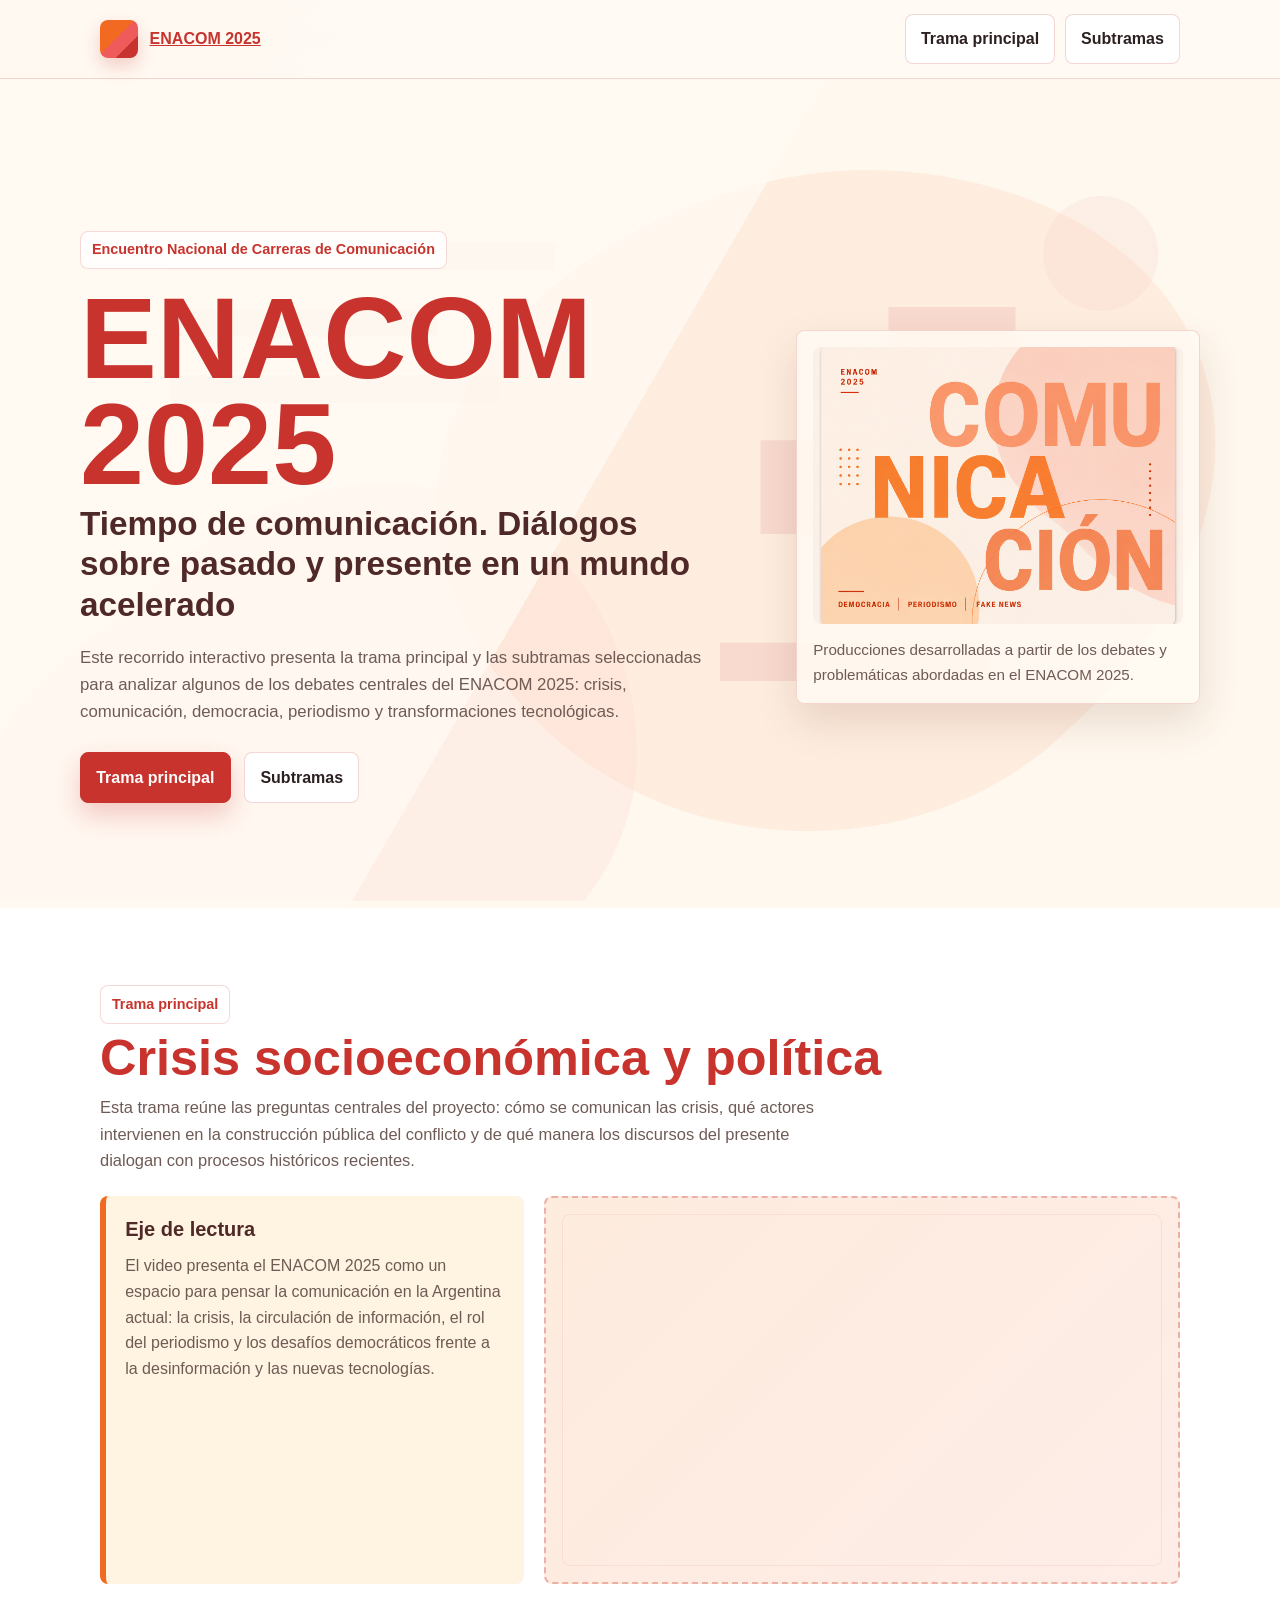
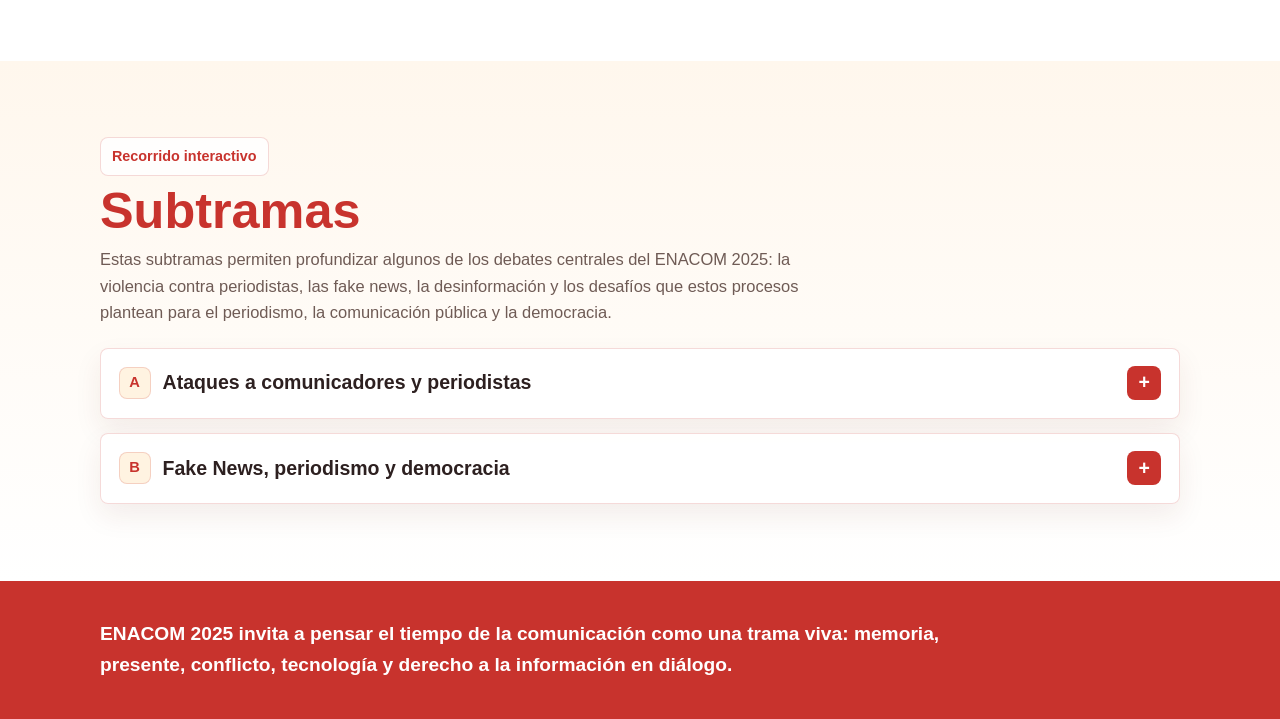
==== index.html @ 6a542c68 "Add files via upload" ====
<!DOCTYPE html>
<html lang="es">
<head>
  <meta charset="UTF-8" />
  <meta name="viewport" content="width=device-width, initial-scale=1.0" />
  <title>ENACOM 2025</title>
  <link rel="stylesheet" href="estilos.css" />
</head>
<body>
  <header class="site-header">
    <nav class="nav" aria-label="Navegación principal">
      <a class="brand" href="#inicio" aria-label="Volver al inicio de ENACOM 2025">
        <span class="brand-mark" aria-hidden="true"></span>
        <span>ENACOM 2025</span>
      </a>
      <div class="nav-links">
        <a href="#trama-principal">Trama principal</a>
        <a href="#subtramas">Subtramas</a>
      </div>
    </nav>
  </header>

  <main>
    <section class="hero" id="inicio">
      <div class="hero-content">
        <div>
          <span class="kicker">Encuentro Nacional de Carreras de Comunicación</span>
          <h1>ENACOM 2025</h1>
          <h2>Tiempo de comunicación. Diálogos sobre pasado y presente en un mundo acelerado</h2>
          <p>
            Este recorrido interactivo presenta la trama principal y las subtramas seleccionadas para analizar algunos de los debates centrales del ENACOM 2025: crisis, comunicación, democracia, periodismo y transformaciones tecnológicas.
          </p>
          <div class="hero-actions" aria-label="Accesos principales">
            <a class="button primary" href="#trama-principal">Trama principal</a>
            <a class="button" href="#subtramas">Subtramas</a>
          </div>
        </div>

       <aside class="event-panel" aria-label="Imagen visual de ENACOM 2025">

  <img
    src="images/preview-comunicacion.png"
    alt="Composición visual ENACOM 2025"
  />

  <p>
    Producciones desarrolladas a partir de los debates y problemáticas abordadas en el ENACOM 2025.
  </p>

</aside>
    </section>

    <section class="main-thread" id="trama-principal">
      <div class="section-wrap">
        <div class="section-title">
          <span class="kicker">Trama principal</span>
          <h2>Crisis socioeconómica y política</h2>
          <p>
            Esta trama reúne las preguntas centrales del proyecto: cómo se comunican las crisis,
            qué actores intervienen en la construcción pública del conflicto y de qué manera los
            discursos del presente dialogan con procesos históricos recientes.
          </p>
        </div>

        <div class="feature-layout">
          <div class="thread-copy">
            <h3>Eje de lectura</h3>
            <p>
              El video presenta el ENACOM 2025 como un espacio para pensar la comunicación en la Argentina actual: la crisis, la circulación de información, el rol del periodismo y los desafíos democráticos frente a la desinformación y las nuevas tecnologías.
            </p>
          </div>

          <!--
            VIDEO DE LA TRAMA PRINCIPAL:
            Para reemplazar este placeholder por un video, pegá aquí un iframe de YouTube,
            Vimeo, Google Drive o Canva.

            Ejemplo de YouTube:
            <iframe src="https://www.youtube.com/embed/ID_DEL_VIDEO" title="Video trama principal" allowfullscreen></iframe>
          -->
<div class="media-slot" id="video-trama-principal">
  <iframe
    width="100%"
    height="350"
    src="https://www.youtube.com/embed/H3dgq7f7Cdc"
    title="Video ENACOM 2025"
    frameborder="0"
    allow="accelerometer; autoplay; clipboard-write; encrypted-media; gyroscope; picture-in-picture; web-share"
    referrerpolicy="strict-origin-when-cross-origin"
    allowfullscreen>
  </iframe>
</div>
    </section>

   <section class="subthreads" id="subtramas">
  <div class="section-wrap">
    <div class="section-title">
      <span class="kicker">Recorrido interactivo</span>
      <h2>Subtramas</h2>
      <p>
        Estas subtramas permiten profundizar algunos de los debates centrales del ENACOM 2025:
        la violencia contra periodistas, las fake news, la desinformación y los desafíos que estos
        procesos plantean para el periodismo, la comunicación pública y la democracia.
      </p>
    </div>


<div class="accordion">
  <article class="subthread subthread">
    <button class="subthread-button" type="button" aria-expanded="true">
      <span class="label"><span class="letter">A</span> Ataques a comunicadores y periodistas</span>
      <span class="chevron" aria-hidden="true">+</span>
    </button>

    <div class="subthread-content">
      <div class="subthread-inner">
        <p class="subthread-text">
          Esta subtrama aborda las formas de hostigamiento, censura, violencia simbólica
          y presión pública que afectan el trabajo periodístico y el derecho social a estar informado.
        </p>

        <a href="infografia_enacom_2025_3_3.html" target="_blank" class="infografia-preview">
          <img src="images/preview-periodistas.png.png" alt="Vista previa de la infografía">

          <div class="preview-overlay">
            Ver infografía completa
          </div>
        </a>
      </div>
    </div>
  </article>

  <article class="subthread">
    <button class="subthread-button" type="button" aria-expanded="false">
      <span class="label"><span class="letter">B</span> Fake News, periodismo y democracia</span>
      <span class="chevron" aria-hidden="true">+</span>
    </button>

    <div class="subthread-content">
      <div class="subthread-inner">
        <p class="subthread-text">
          Esta subtrama analiza cómo las fake news, la inteligencia artificial y la desinformación
          transforman la circulación de información, afectan la confianza pública y plantean nuevos
          desafíos para el periodismo y la democracia.
        </p>

        <a href="fake news.pdf" target="_blank" class="infografia-preview">

  <img src="images/preview-fakenews.png.png"
       alt="Vista previa de Fake News, periodismo y democracia">

  <div class="preview-overlay">
    Ver PDF completo
  </div>

</a>
      </div>
    </div>
  </article>
</div>


  </div>
</section>

    <section class="closing" aria-label="Cierre">
      <div class="section-wrap">
        <p>
          ENACOM 2025 invita a pensar el tiempo de la comunicación como una trama viva:
          memoria, presente, conflicto, tecnología y derecho a la información en diálogo.
        </p>
      </div>
    </section>
  </main>
  <script src="script.js"></script>
</body>
</html>
---- estilos.css ----
:root {
  --orange: #f26a21;
  --coral: #ef5b5b;
  --red: #c8332d;
  --cream: #fff3e1;
  --sand: #f8dfbd;
  --ink: #2d2020;
  --muted: #6f5b55;
  --white: #fffaf3;
  --line: rgba(200, 51, 45, 0.18);
  --shadow: 0 18px 42px rgba(97, 43, 22, 0.14);
  --radius: 8px;
}

* {
  box-sizing: border-box;
}

html {
  scroll-behavior: smooth;
}

body {
  margin: 0;
  font-family: Arial, Helvetica, sans-serif;
  color: var(--ink);
  background:
    radial-gradient(circle at top left, rgba(242, 106, 33, 0.12), transparent 34rem),
    linear-gradient(180deg, #fffaf3 0%, #ffffff 48%, #fff7ed 100%);
  line-height: 1.6;
}

a {
  color: inherit;
}

.site-header {
  position: sticky;
  top: 0;
  z-index: 20;
  background: rgba(255, 250, 243, 0.92);
  border-bottom: 1px solid var(--line);
  backdrop-filter: blur(12px);
}

.nav {
  max-width: 1120px;
  margin: 0 auto;
  padding: 0.85rem 1.25rem;
  display: flex;
  align-items: center;
  justify-content: space-between;
  gap: 1rem;
}

.brand {
  display: flex;
  align-items: center;
  gap: 0.75rem;
  font-weight: 800;
  letter-spacing: 0;
  color: var(--red);
}

.brand-mark {
  width: 2.35rem;
  height: 2.35rem;
  border-radius: 8px;
  background:
    linear-gradient(135deg, var(--orange) 0 45%, var(--coral) 45% 70%, var(--red) 70% 100%);
  box-shadow: 0 8px 18px rgba(200, 51, 45, 0.22);
}

.nav-links {
  display: flex;
  gap: 0.6rem;
  flex-wrap: wrap;
  justify-content: flex-end;
}

.nav-links a,
.button {
  border: 1px solid rgba(200, 51, 45, 0.2);
  border-radius: 8px;
  color: var(--ink);
  background: #ffffff;
  text-decoration: none;
  font-weight: 700;
  padding: 0.72rem 0.95rem;
  min-height: 2.75rem;
  display: inline-flex;
  align-items: center;
  justify-content: center;
  gap: 0.45rem;
  transition: transform 180ms ease, background 180ms ease, color 180ms ease, border-color 180ms ease;
}

.nav-links a:hover,
.button:hover {
  transform: translateY(-2px);
  border-color: rgba(200, 51, 45, 0.45);
  background: var(--cream);
}

.button.primary {
  background: var(--red);
  border-color: var(--red);
  color: #ffffff;
  box-shadow: 0 12px 26px rgba(200, 51, 45, 0.24);
}

.button.primary:hover {
  background: #a92a26;
}

main {
  overflow: hidden;
}

section {
  scroll-margin-top: 5.5rem;
}

.hero {
  min-height: calc(100vh - 4.4rem);
  display: grid;
  align-items: center;
  position: relative;
  padding: clamp(4rem, 8vw, 7rem) 1.25rem 3.5rem;
}

.hero::before {
  content: "";
  position: absolute;
  inset: 0;
  background:
    linear-gradient(120deg, rgba(255, 250, 243, 0.94) 0 47%, rgba(255, 250, 243, 0.72) 47% 100%),
    url("data:image/svg+xml,%3Csvg xmlns='http://www.w3.org/2000/svg' width='1200' height='780' viewBox='0 0 1200 780'%3E%3Crect width='1200' height='780' fill='%23fff3e1'/%3E%3Cpath d='M760 90C890 72 1056 121 1116 242c68 137-23 293-133 386-101 85-250 101-371 49-116-50-205-163-202-289C414 242 585 115 760 90Z' fill='%23f26a21' opacity='.28'/%3E%3Cpath d='M119 503c75-89 196-145 309-113 101 29 168 133 169 238 1 54-17 103-49 144H0V616c25-38 61-79 119-113Z' fill='%23ef5b5b' opacity='.22'/%3E%3Cpath d='M833 215h119v119H833zM961 345h76v76h-76zM713 340h88v88h-88zM796 467h160v38H796zM675 530h252v36H675z' fill='%23c8332d' opacity='.46'/%3E%3Cpath d='M160 155h360v26H160zm0 62h250v26H160zm0 62h308v26H160z' fill='%23c8332d' opacity='.24'/%3E%3Ccircle cx='1032' cy='165' r='54' fill='%23c8332d' opacity='.18'/%3E%3C/svg%3E");
  background-position: center;
  background-size: cover;
  z-index: -1;
}

.hero-content {
  max-width: 1120px;
  margin: 0 auto;
  width: 100%;
  display: grid;
  grid-template-columns: minmax(0, 1.05fr) minmax(16rem, 0.65fr);
  gap: clamp(2rem, 5vw, 4.5rem);
  align-items: center;
}

.kicker {
  display: inline-flex;
  width: fit-content;
  align-items: center;
  gap: 0.5rem;
  padding: 0.42rem 0.68rem;
  border-radius: 8px;
  background: rgba(255, 255, 255, 0.82);
  border: 1px solid var(--line);
  color: var(--red);
  font-weight: 800;
  font-size: 0.9rem;
}

.hero h1 {
  margin: 1rem 0 0.4rem;
  font-size: clamp(3.2rem, 9vw, 7.2rem);
  line-height: 0.92;
  color: var(--red);
  letter-spacing: 0;
}

.hero h2 {
  margin: 0;
  max-width: 52rem;
  font-size: clamp(1.22rem, 2.6vw, 2.1rem);
  line-height: 1.22;
  color: #4f2927;
  font-weight: 800;
}

.hero p {
  max-width: 45rem;
  margin: 1.25rem 0 0;
  color: var(--muted);
  font-size: 1.05rem;
}

.hero-actions {
  display: flex;
  flex-wrap: wrap;
  gap: 0.85rem;
  margin-top: 1.65rem;
}

.event-panel {
  background: rgba(255, 250, 243, 0.88);
  border: 1px solid var(--line);
  border-radius: var(--radius);
  box-shadow: var(--shadow);
  padding: 1rem;
}

.event-panel img {
  width: 100%;
  display: block;
  border-radius: 8px;
  aspect-ratio: 4 / 3;
  object-fit: cover;
  background: var(--sand);
}

.event-panel p {
  margin: 0.9rem 0 0;
  font-size: 0.95rem;
  color: var(--muted);
}

.section-wrap {
  max-width: 1120px;
  margin: 0 auto;
  padding: clamp(3.4rem, 6vw, 5.5rem) 1.25rem;
}

.section-title {
  display: grid;
  gap: 0.55rem;
  margin-bottom: 1.4rem;
}

.section-title h2 {
  margin: 0;
  font-size: clamp(2rem, 4vw, 3.15rem);
  line-height: 1.05;
  color: var(--red);
  letter-spacing: 0;
}

.section-title p {
  margin: 0;
  max-width: 46rem;
  color: var(--muted);
  font-size: 1.03rem;
}

.main-thread {
  background: #ffffff;
}

.feature-layout {
  display: grid;
  grid-template-columns: minmax(0, 0.8fr) minmax(0, 1.2fr);
  gap: 1.25rem;
  align-items: stretch;
}

.thread-copy {
  border-left: 6px solid var(--orange);
  padding: 1.1rem 1.2rem;
  background: var(--cream);
  border-radius: var(--radius);
}

.thread-copy h3 {
  margin: 0 0 0.5rem;
  font-size: 1.25rem;
  color: #4f2927;
}

.thread-copy p {
  margin: 0;
  color: var(--muted);
}

.media-slot {
  min-height: 22rem;
  border-radius: var(--radius);
  border: 2px dashed rgba(200, 51, 45, 0.32);
  background:
    linear-gradient(135deg, rgba(242, 106, 33, 0.1), rgba(239, 91, 91, 0.08)),
    #fffaf3;
  display: grid;
  place-items: center;
  padding: 1rem;
  text-align: center;
  position: relative;
  overflow: hidden;
}

.media-slot::before {
  content: "";
  position: absolute;
  inset: 1rem;
  border: 1px solid rgba(200, 51, 45, 0.08);
  border-radius: 8px;
  pointer-events: none;
}

.media-slot strong {
  display: block;
  color: var(--red);
  font-size: clamp(1.1rem, 2vw, 1.55rem);
  line-height: 1.2;
}

.media-slot span {
  display: block;
  margin-top: 0.45rem;
  color: var(--muted);
  font-size: 0.92rem;
}

.media-slot iframe,
.media-slot img,
.media-slot video,
.media-slot object {
  width: 100%;
  height: 100%;
  min-height: inherit;
  border: 0;
  border-radius: 8px;
  object-fit: cover;
  display: block;
}

.subthreads {
  background: linear-gradient(180deg, #fff7ed 0%, #ffffff 100%);
}

.accordion {
  display: grid;
  gap: 0.9rem;
}

.subthread {
  border: 1px solid var(--line);
  border-radius: var(--radius);
  background: rgba(255, 255, 255, 0.9);
  box-shadow: 0 12px 28px rgba(97, 43, 22, 0.08);
  overflow: hidden;
}

.subthread-button {
  width: 100%;
  border: 0;
  background: transparent;
  padding: 1.05rem 1.1rem;
  display: flex;
  align-items: center;
  justify-content: space-between;
  gap: 1rem;
  cursor: pointer;
  color: var(--ink);
  text-align: left;
  font: inherit;
  font-weight: 800;
  font-size: clamp(1.02rem, 2vw, 1.22rem);
}

.subthread-button .label {
  display: flex;
  align-items: center;
  gap: 0.75rem;
}

.letter {
  flex: 0 0 auto;
  width: 2rem;
  height: 2rem;
  border-radius: 8px;
  display: inline-grid;
  place-items: center;
  background: var(--cream);
  color: var(--red);
  border: 1px solid var(--line);
  font-size: 0.92rem;
}

.chevron {
  flex: 0 0 auto;
  width: 2.15rem;
  height: 2.15rem;
  border-radius: 8px;
  display: inline-grid;
  place-items: center;
  background: var(--red);
  color: #ffffff;
  transition: transform 180ms ease;
}

.subthread.open .chevron {
  transform: rotate(45deg);
}

.subthread-content {
  max-height: 0;
  overflow: hidden;
  transition: max-height 260ms ease;
  border-top: 1px solid transparent;
}

.subthread.open .subthread-content {
  border-top-color: var(--line);
}

.subthread-inner {
  padding: 1.1rem;
  display: grid;
  grid-template-columns: minmax(0, 0.78fr) minmax(0, 1.22fr);
  gap: 1rem;
  align-items: stretch;
}

.subthread-text {
  color: var(--muted);
  margin: 0;
  background: var(--cream);
  border-radius: var(--radius);
  padding: 1rem;
}

.small-slot {
  min-height: 16rem;
}

.closing {
  background: var(--red);
  color: #ffffff;
}

.closing .section-wrap {
  padding-top: 2.4rem;
  padding-bottom: 2.4rem;
}

.closing p {
  margin: 0;
  max-width: 58rem;
  font-weight: 700;
  font-size: clamp(1rem, 2vw, 1.2rem);
}

@media (max-width: 820px) {
  .nav {
    align-items: flex-start;
    flex-direction: column;
  }

  .nav-links {
    width: 100%;
    justify-content: flex-start;
  }

  .nav-links a {
    flex: 1 1 9rem;
  }

  .hero {
    min-height: auto;
  }

  .hero-content,
  .feature-layout,
  .subthread-inner {
    grid-template-columns: 1fr;
  }

  .event-panel {
    max-width: 30rem;
  }

  .media-slot {
    min-height: 18rem;
  }
}

@media (max-width: 520px) {
  .hero {
    padding-top: 3.25rem;
  }

  .hero h1 {
    font-size: clamp(2.75rem, 17vw, 4rem);
  }

  .button,
  .nav-links a {
    width: 100%;
  }

  .subthread-button {
    align-items: flex-start;
  }

  .subthread-button .label {
    align-items: flex-start;
  }
}.pdf-card {
  display: flex;
  align-items: center;
  gap: 24px;
  background: #fff7ed;
  border: 1px solid #f6b28b;
  border-radius: 18px;
  padding: 24px;
}

.infografia-preview {
  position: relative;
  display: block;
  width: 100%;
  height: 320px;
  overflow: hidden;
  border-radius: 18px;
  border: 1px solid #f6b28b;
  background: #fff7ed;
  text-decoration: none;
}

.infografia-preview img {
  width: 100%;
  height: 100%;
  object-fit: cover;
}

.preview-overlay {
  position: absolute;
  inset: 0;
  background: rgba(220, 38, 38, 0.65);
  color: white;
  display: flex;
  align-items: center;
  justify-content: center;
  text-align: center;
  opacity: 0;
  transition: opacity .25s ease;
  font-size: 18px;
  font-weight: 800;
}

.infografia-preview:hover .preview-overlay {
  opacity: 1;
}.preview-placeholder {
  width: 100%;
  height: 100%;
  display: flex;
  flex-direction: column;
  align-items: center;
  justify-content: center;
  background: linear-gradient(135deg, #f26a21, #c8332d);
  color: white;
  text-align: center;
  padding: 24px;
}

.preview-placeholder h3 {
  font-size: 26px;
  margin: 0 0 10px;
}

.preview-placeholder p {
  font-size: 16px;
  margin: 0;
}.hero-graphic{
    width:100%;
    height:auto;
    display:block;
    border-radius:18px;
}.media-slot iframe {
  width: 100%;
  height: 350px;
  border: none;
  border-radius: 16px;
}
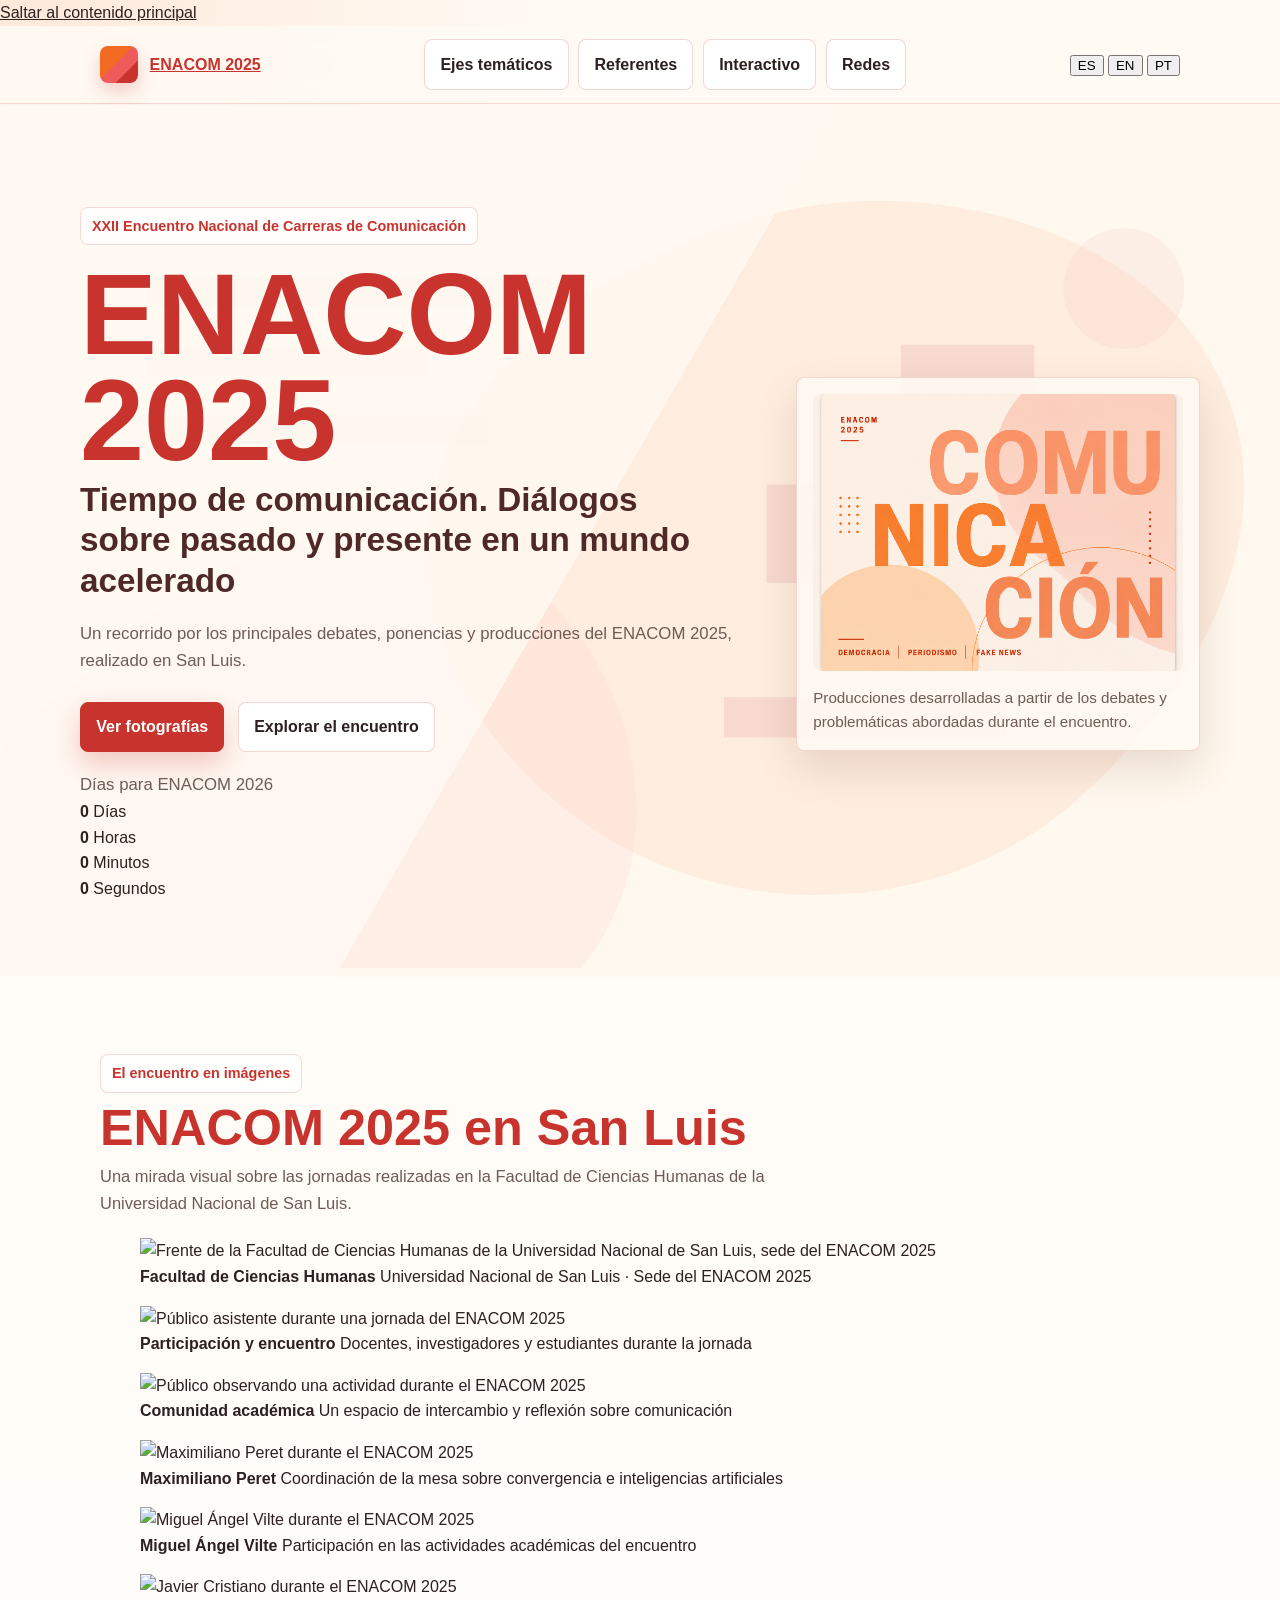
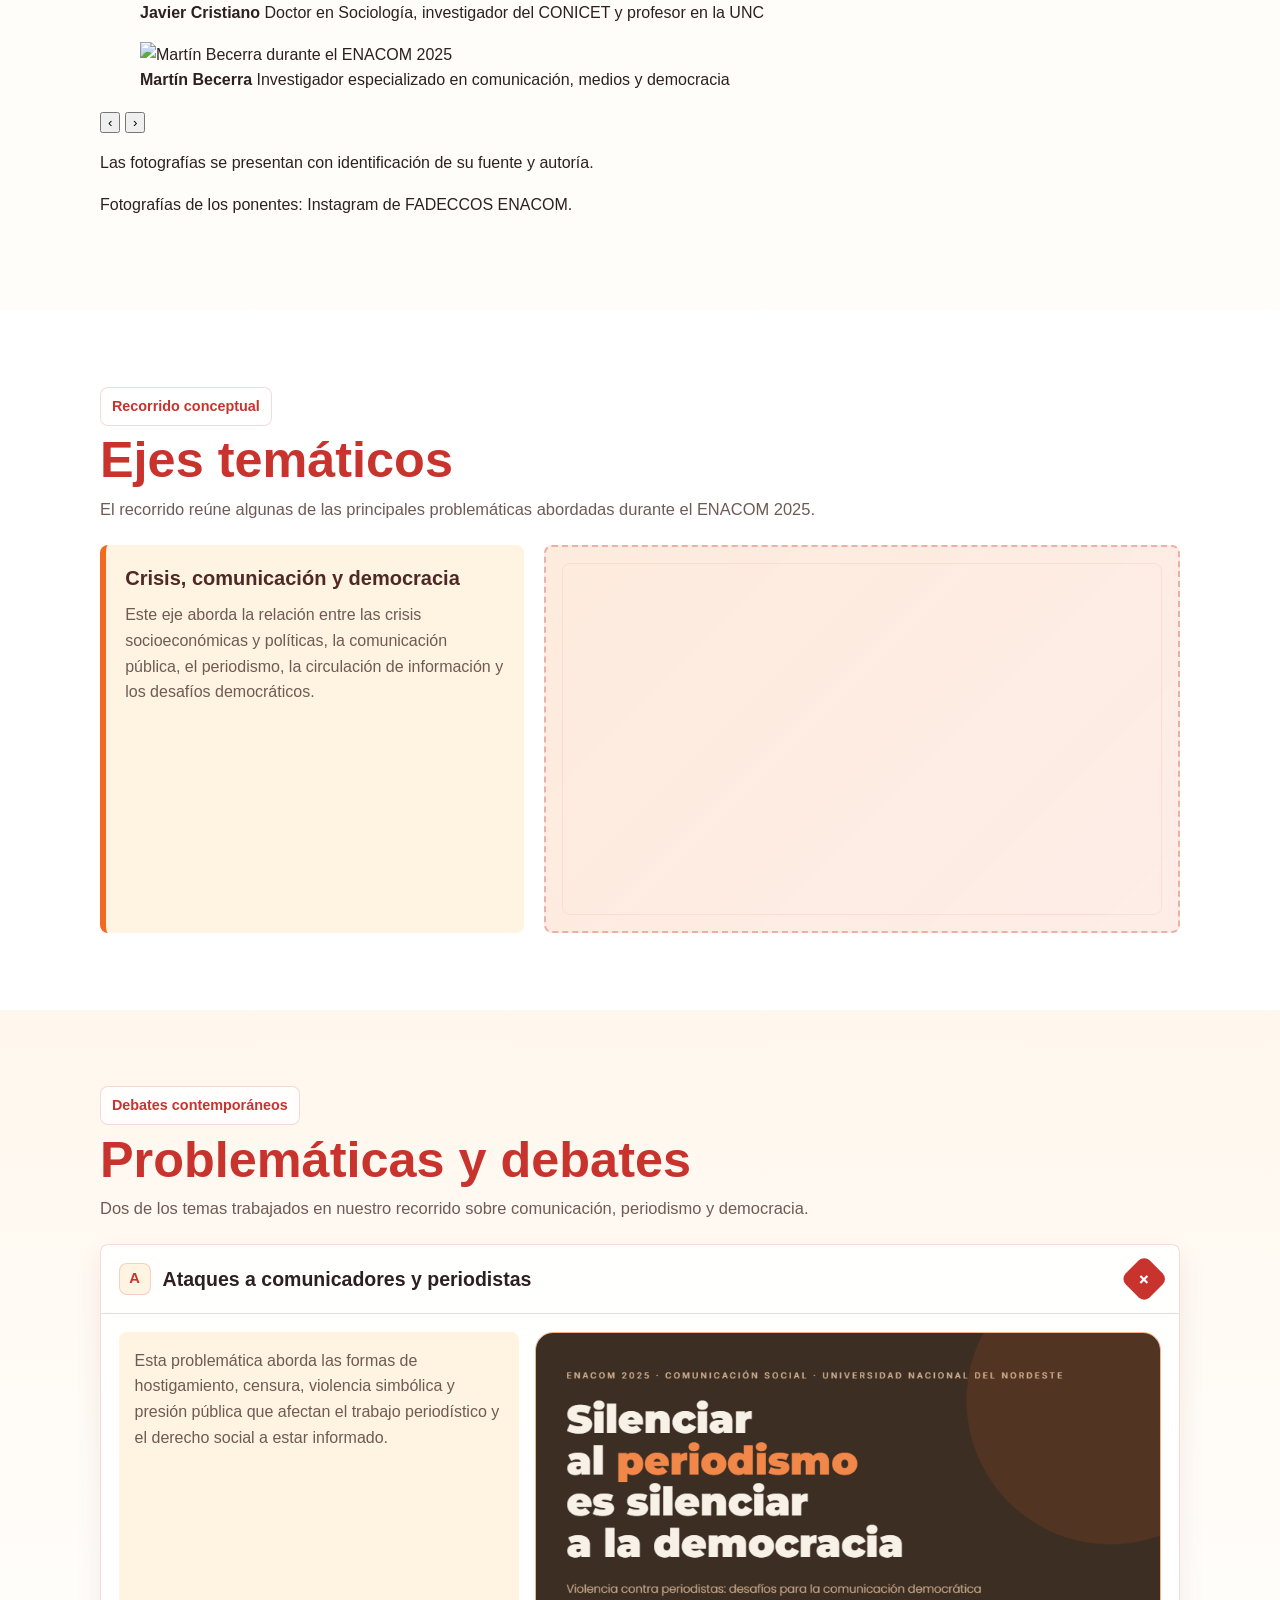
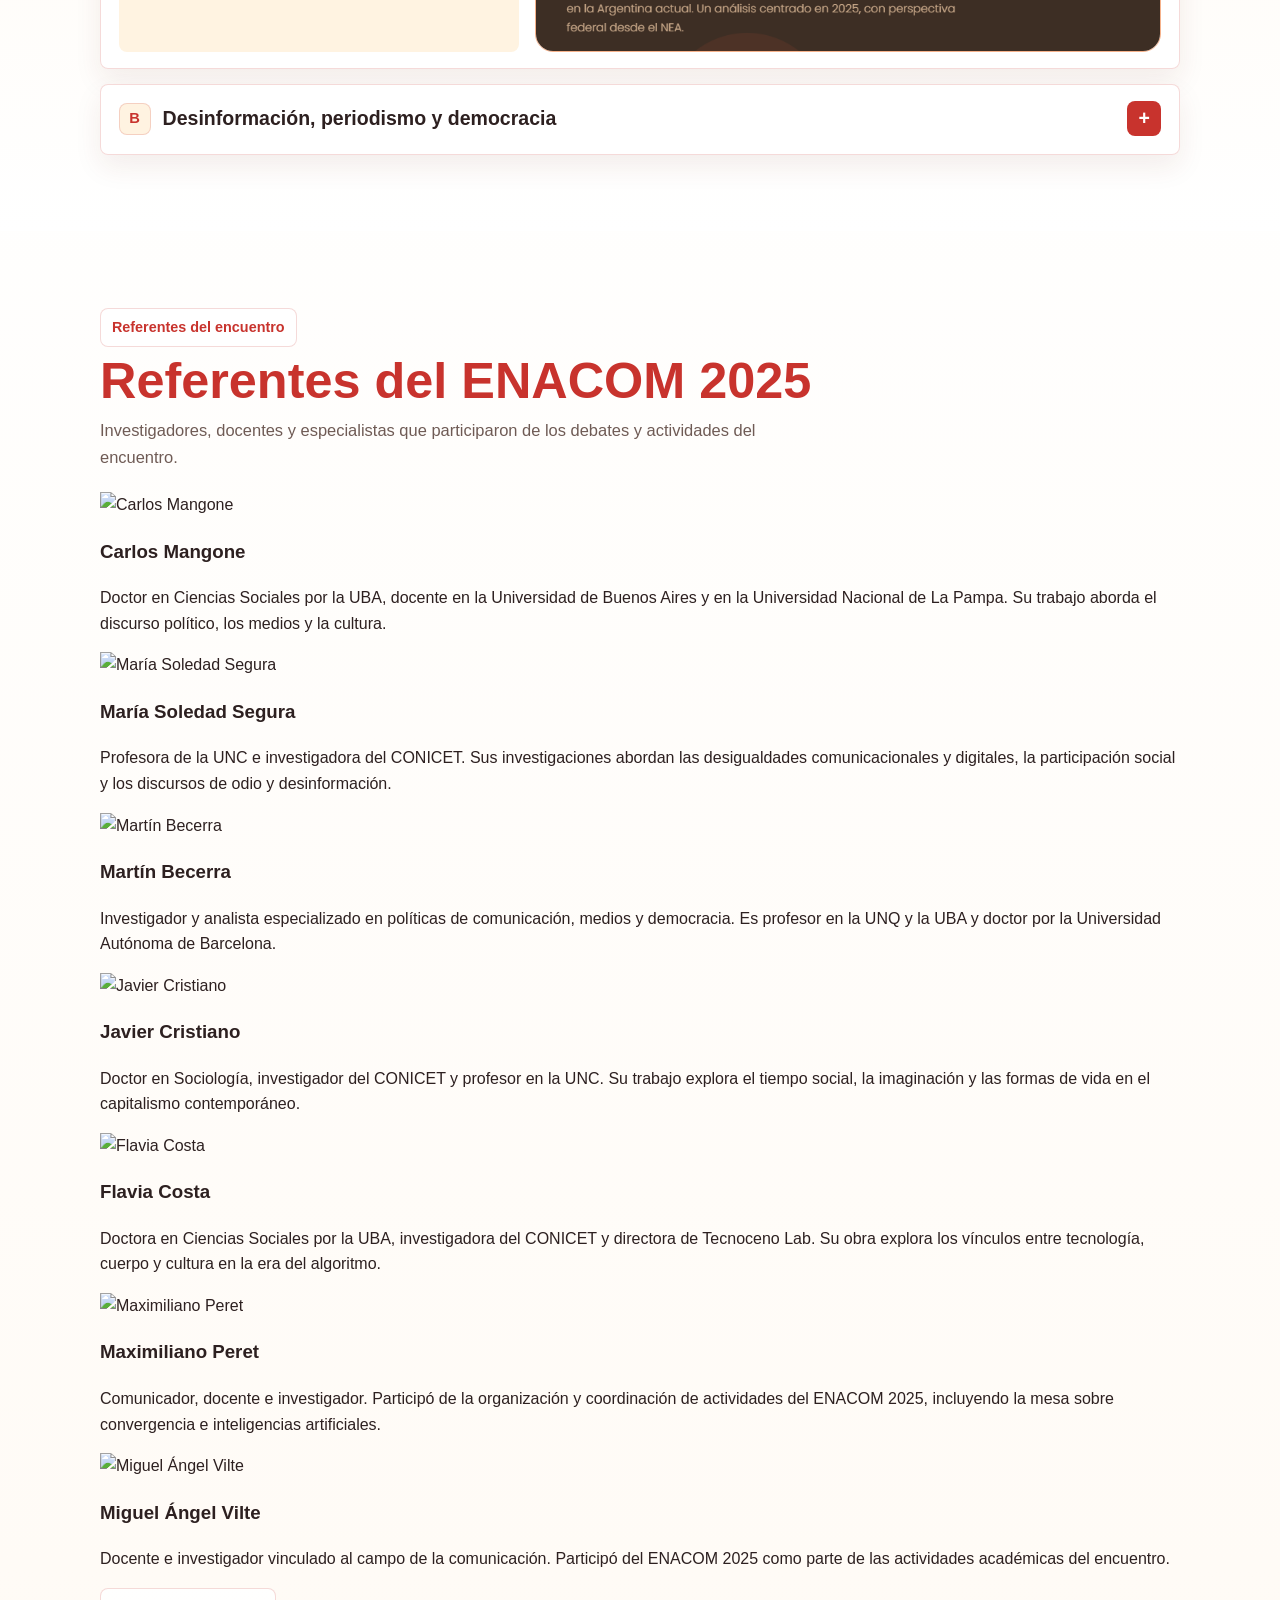
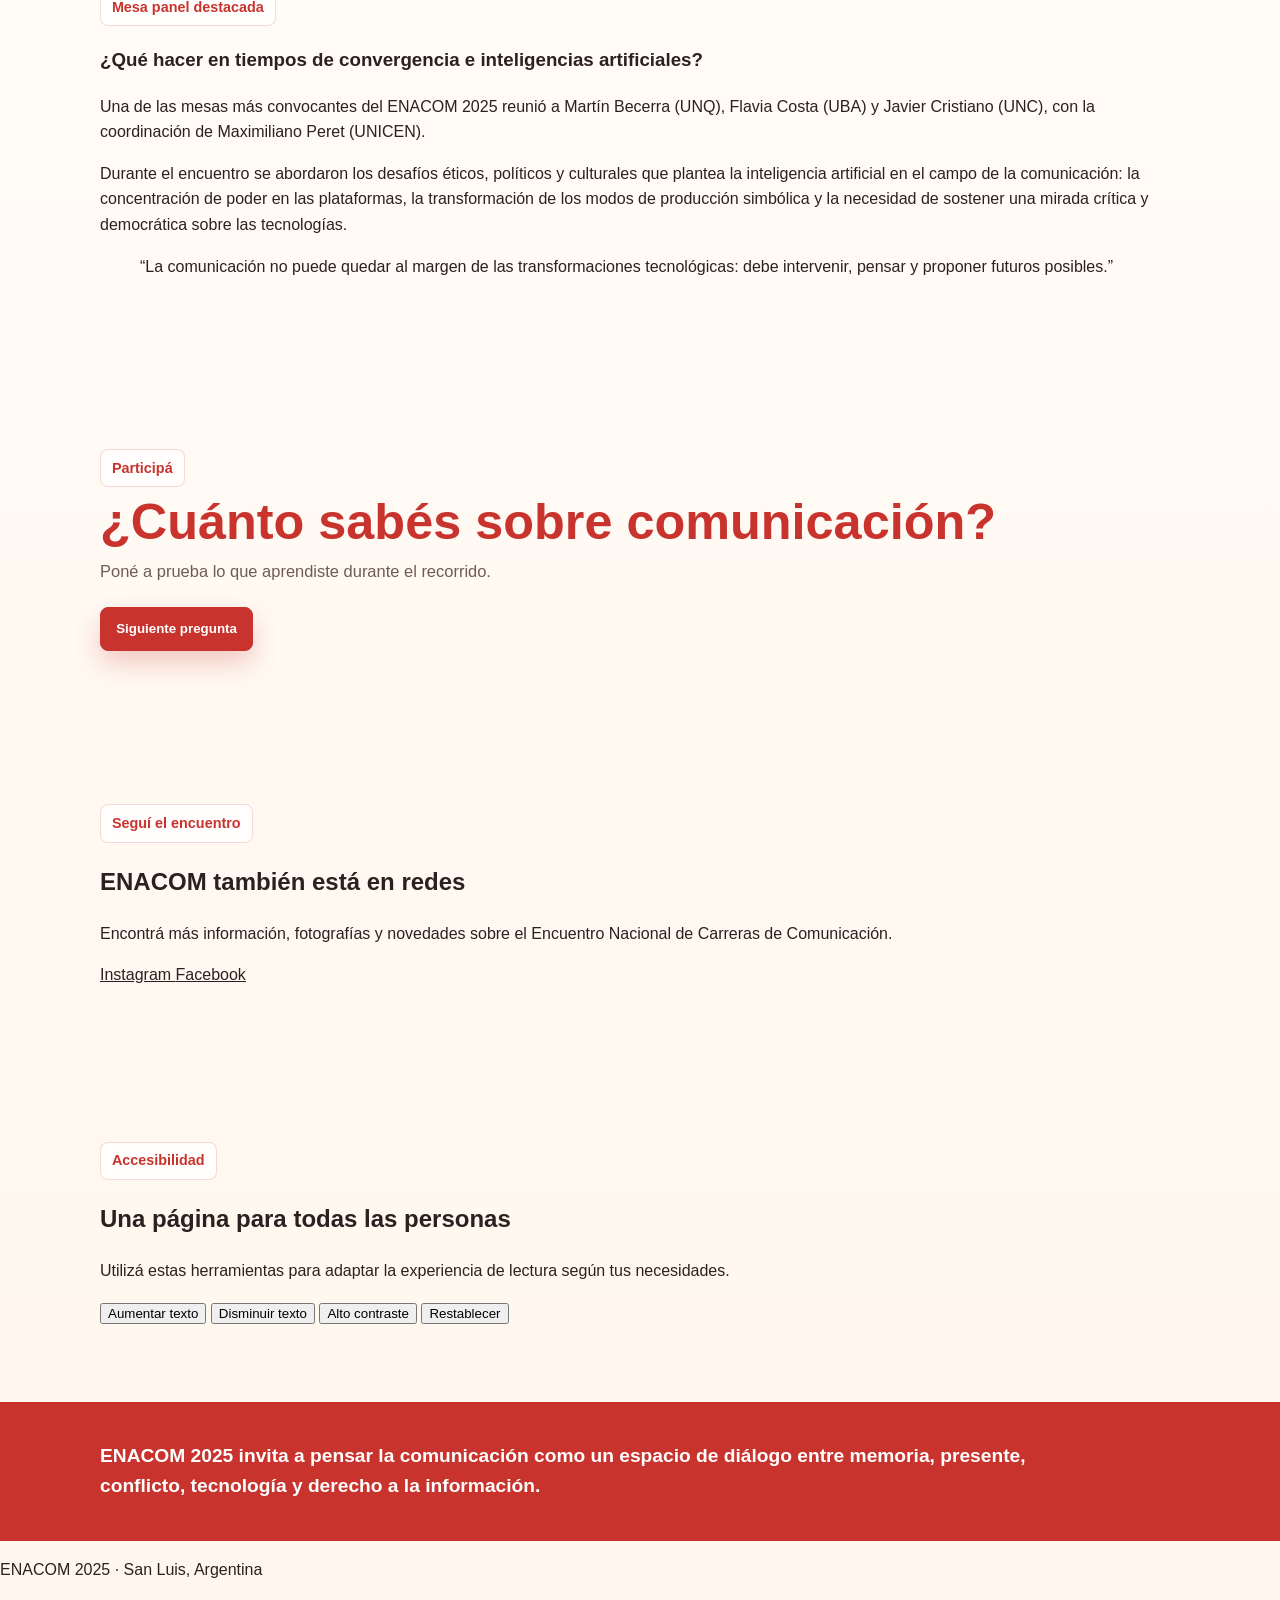
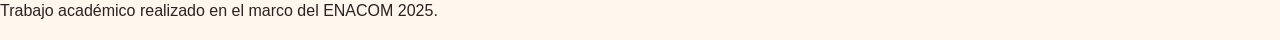
==== commit 6accfd7e: "CUENTA REGRESIVA HTML" ====
--- a/index.html
+++ b/index.html
@@ -1,177 +1,1386 @@
 <!DOCTYPE html>
 <html lang="es">
 <head>
-  <meta charset="UTF-8" />
-  <meta name="viewport" content="width=device-width, initial-scale=1.0" />
-  <title>ENACOM 2025</title>
-  <link rel="stylesheet" href="estilos.css" />
+  <meta charset="UTF-8">
+  <meta name="viewport" content="width=device-width, initial-scale=1.0">
+
+  <meta
+    name="description"
+    content="ENACOM 2025 - XXII Encuentro Nacional de Carreras de Comunicación. San Luis, Argentina."
+  >
+
+  <title>ENACOM 2025 | Tiempo de comunicación</title>
+
+  <link rel="stylesheet" href="estilos.css">
 </head>
+
 <body>
+
+  <!-- =====================================================
+       ACCESIBILIDAD
+  ====================================================== -->
+
+  <a class="skip-link" href="#contenido">
+    Saltar al contenido principal
+  </a>
+
+
+  <!-- =====================================================
+       HEADER
+  ====================================================== -->
+
   <header class="site-header">
+
     <nav class="nav" aria-label="Navegación principal">
-      <a class="brand" href="#inicio" aria-label="Volver al inicio de ENACOM 2025">
-        <span class="brand-mark" aria-hidden="true"></span>
+
+      <a
+        class="brand"
+        href="#inicio"
+        aria-label="ENACOM 2025 - volver al inicio"
+      >
+
+        <span
+          class="brand-mark"
+          aria-hidden="true"
+        ></span>
+
         <span>ENACOM 2025</span>
+
       </a>
+
+
       <div class="nav-links">
-        <a href="#trama-principal">Trama principal</a>
-        <a href="#subtramas">Subtramas</a>
+
+        <a
+          href="#ejes"
+          data-i18n="navEjes"
+        >
+          Ejes temáticos
+        </a>
+
+        <a
+          href="#referentes"
+          data-i18n="navPonencias"
+        >
+          Referentes
+        </a>
+
+        <a
+          href="#interactivo"
+          data-i18n="navInteractivo"
+        >
+          Interactivo
+        </a>
+
+        <a
+          href="#redes"
+          data-i18n="navRedes"
+        >
+          Redes
+        </a>
+
       </div>
+
+
+      <div
+        class="language-selector"
+        aria-label="Selector de idioma"
+      >
+
+        <button
+          class="language-btn active"
+          data-lang="es"
+          type="button"
+        >
+          ES
+        </button>
+
+        <button
+          class="language-btn"
+          data-lang="en"
+          type="button"
+        >
+          EN
+        </button>
+
+        <button
+          class="language-btn"
+          data-lang="pt"
+          type="button"
+        >
+          PT
+        </button>
+
+      </div>
+
     </nav>
+
   </header>
 
-  <main>
-    <section class="hero" id="inicio">
+
+  <!-- =====================================================
+       CONTENIDO PRINCIPAL
+  ====================================================== -->
+
+  <main id="contenido">
+
+
+    <!-- ===================================================
+         HERO
+    ==================================================== -->
+
+    <section
+      class="hero"
+      id="inicio"
+    >
+
       <div class="hero-content">
-        <div>
-          <span class="kicker">Encuentro Nacional de Carreras de Comunicación</span>
-          <h1>ENACOM 2025</h1>
-          <h2>Tiempo de comunicación. Diálogos sobre pasado y presente en un mundo acelerado</h2>
+
+        <div class="hero-text">
+
+          <span
+            class="kicker"
+            data-i18n="kicker"
+          >
+            XXII Encuentro Nacional de Carreras de Comunicación
+          </span>
+
+
+          <h1>
+            ENACOM<br>2025
+          </h1>
+
+
+          <h2 data-i18n="heroTitle">
+            Tiempo de comunicación. Diálogos sobre pasado y presente
+            en un mundo acelerado
+          </h2>
+
+
+          <p data-i18n="heroText">
+            Un recorrido por los principales debates, ponencias y
+            producciones del ENACOM 2025, realizado en San Luis.
+          </p>
+
+
+          <div class="hero-actions">
+
+            <a
+              class="button primary"
+              href="#galeria"
+              data-i18n="heroGallery"
+            >
+              Ver fotografías
+            </a>
+
+
+            <a
+              class="button"
+              href="#ejes"
+              data-i18n="heroExplore"
+            >
+              Explorar el encuentro
+            </a>
+
+          </div>
+
+          <section
+            class="countdown"
+            aria-labelledby="countdown-title"
+          >
+            <p
+              class="countdown-title"
+              id="countdown-title"
+              data-i18n="countdownTitle"
+            >
+              Días para ENACOM 2026
+            </p>
+            <div
+              class="countdown-grid"
+              id="countdown"
+              aria-live="polite"
+            >
+              <div class="countdown-unit">
+                <strong id="countdown-days">0</strong>
+                <span data-i18n="countdownDays">Días</span>
+              </div>
+              <div class="countdown-unit">
+                <strong id="countdown-hours">0</strong>
+                <span data-i18n="countdownHours">Horas</span>
+              </div>
+              <div class="countdown-unit">
+                <strong id="countdown-minutes">0</strong>
+                <span data-i18n="countdownMinutes">Minutos</span>
+              </div>
+              <div class="countdown-unit">
+                <strong id="countdown-seconds">0</strong>
+                <span data-i18n="countdownSeconds">Segundos</span>
+              </div>
+            </div>
+            <p
+              class="countdown-status"
+              id="countdown-status"
+              aria-live="polite"
+            ></p>
+          </section>
+
+        </div>
+
+
+        <!-- IMAGEN / IDENTIDAD -->
+
+        <aside class="event-panel">
+
+          <img
+            src="images/preview-comunicacion.png"
+            alt="Composición visual del ENACOM 2025"
+          >
+
+
+          <p data-i18n="heroImageCaption">
+            Producciones desarrolladas a partir de los debates y
+            problemáticas abordadas durante el encuentro.
+          </p>
+
+        </aside>
+
+      </div>
+
+    </section>
+
+
+
+    <!-- ===================================================
+         GALERÍA / CARRUSEL
+    ==================================================== -->
+
+    <section
+      class="gallery-section"
+      id="galeria"
+    >
+
+      <div class="section-wrap">
+
+
+        <div class="section-title center">
+
+          <span
+            class="kicker"
+            data-i18n="galleryKicker"
+          >
+            El encuentro en imágenes
+          </span>
+
+
+          <h2 data-i18n="galleryTitle">
+            ENACOM 2025 en San Luis
+          </h2>
+
+
+          <p data-i18n="galleryText">
+            Una mirada visual sobre las jornadas realizadas en la
+            Facultad de Ciencias Humanas de la Universidad Nacional
+            de San Luis.
+          </p>
+
+        </div>
+
+
+
+        <div
+          class="carousel"
+          aria-label="Galería de fotografías del ENACOM 2025"
+        >
+
+          <div class="carousel-track">
+
+
+            <!-- FOTO 1 -->
+
+            <figure class="carousel-slide active">
+
+              <img
+                src="images/carrusel-facultad.jpg"
+                alt="Frente de la Facultad de Ciencias Humanas de la Universidad Nacional de San Luis, sede del ENACOM 2025"
+              >
+
+
+              <figcaption>
+
+                <strong>
+                  Facultad de Ciencias Humanas
+                </strong>
+
+                <span>
+                  Universidad Nacional de San Luis · Sede del ENACOM 2025
+                </span>
+
+              </figcaption>
+
+            </figure>
+
+
+
+            <!-- FOTO 2 -->
+
+            <figure class="carousel-slide">
+
+              <img
+                src="images/carrusel-publico-1.png"
+                alt="Público asistente durante una jornada del ENACOM 2025"
+              >
+
+
+              <figcaption>
+
+                <strong>
+                  Participación y encuentro
+                </strong>
+
+                <span>
+                  Docentes, investigadores y estudiantes durante la jornada
+                </span>
+
+              </figcaption>
+
+            </figure>
+
+
+
+            <!-- FOTO 3 -->
+
+            <figure class="carousel-slide">
+
+              <img
+                src="images/carrusel-publico-2.png"
+                alt="Público observando una actividad durante el ENACOM 2025"
+              >
+
+
+              <figcaption>
+
+                <strong>
+                  Comunidad académica
+                </strong>
+
+                <span>
+                  Un espacio de intercambio y reflexión sobre comunicación
+                </span>
+
+              </figcaption>
+
+            </figure>
+
+
+
+            <!-- FOTO 4 -->
+
+            <figure class="carousel-slide">
+
+              <img
+                src="images/carrusel-peret.png"
+                alt="Maximiliano Peret durante el ENACOM 2025"
+              >
+
+
+              <figcaption>
+
+                <strong>
+                  Maximiliano Peret
+                </strong>
+
+                <span>
+                  Coordinación de la mesa sobre convergencia e inteligencias artificiales
+                </span>
+
+              </figcaption>
+
+            </figure>
+
+
+
+            <!-- FOTO 5 -->
+
+            <figure class="carousel-slide">
+
+              <img
+                src="images/carrusel-vilte.png"
+                alt="Miguel Ángel Vilte durante el ENACOM 2025"
+              >
+
+
+              <figcaption>
+
+                <strong>
+                  Miguel Ángel Vilte
+                </strong>
+
+                <span>
+                  Participación en las actividades académicas del encuentro
+                </span>
+
+              </figcaption>
+
+            </figure>
+
+
+
+            <!-- FOTO 6 -->
+
+            <figure class="carousel-slide">
+
+              <img
+                src="images/carrusel-cristiano.png"
+                alt="Javier Cristiano durante el ENACOM 2025"
+              >
+
+
+              <figcaption>
+
+                <strong>
+                  Javier Cristiano
+                </strong>
+
+                <span>
+                  Doctor en Sociología, investigador del CONICET y profesor en la UNC
+                </span>
+
+              </figcaption>
+
+            </figure>
+
+
+
+            <!-- FOTO 7 -->
+
+            <figure class="carousel-slide">
+
+              <img
+                src="images/carrusel-becerra.png"
+                alt="Martín Becerra durante el ENACOM 2025"
+              >
+
+
+              <figcaption>
+
+                <strong>
+                  Martín Becerra
+                </strong>
+
+                <span>
+                  Investigador especializado en comunicación, medios y democracia
+                </span>
+
+              </figcaption>
+
+            </figure>
+
+          </div>
+
+
+
+          <button
+            class="carousel-control prev"
+            type="button"
+            aria-label="Fotografía anterior"
+          >
+            ‹
+          </button>
+
+
+          <button
+            class="carousel-control next"
+            type="button"
+            aria-label="Fotografía siguiente"
+          >
+            ›
+          </button>
+
+
+          <div
+            class="carousel-dots"
+            aria-label="Seleccionar fotografía"
+          ></div>
+
+        </div>
+
+
+
+        <p
+          class="photo-note"
+          data-i18n="photoNote"
+        >
+          Las fotografías se presentan con identificación de su
+          fuente y autoría.
+        </p>
+
+
+        <p class="photo-credit">
+          Fotografías de los ponentes:
+          Instagram de FADECCOS ENACOM.
+        </p>
+
+      </div>
+
+    </section>
+
+
+
+    <!-- ===================================================
+         EJES TEMÁTICOS
+    ==================================================== -->
+
+    <section
+      class="main-thread"
+      id="ejes"
+    >
+
+      <div class="section-wrap">
+
+
+        <div class="section-title">
+
+          <span
+            class="kicker"
+            data-i18n="axesKicker"
+          >
+            Recorrido conceptual
+          </span>
+
+
+          <h2 data-i18n="axesTitle">
+            Ejes temáticos
+          </h2>
+
+
+          <p data-i18n="axesIntro">
+            El recorrido reúne algunas de las principales problemáticas
+            abordadas durante el ENACOM 2025.
+          </p>
+
+        </div>
+
+
+
+        <div class="feature-layout">
+
+
+          <article class="thread-copy">
+
+            <h3 data-i18n="axisMainTitle">
+              Crisis, comunicación y democracia
+            </h3>
+
+
+            <p data-i18n="axisMainText">
+              Este eje aborda la relación entre las crisis socioeconómicas
+              y políticas, la comunicación pública, el periodismo,
+              la circulación de información y los desafíos democráticos.
+            </p>
+
+          </article>
+
+
+
+          <div class="media-slot">
+
+            <iframe
+              src="https://www.youtube.com/embed/H3dgq7f7Cdc?si=i6j7gJmSSWB-PtCm"
+              title="Video sobre ENACOM 2025"
+              allow="accelerometer; autoplay; clipboard-write; encrypted-media; gyroscope; picture-in-picture; web-share"
+              allowfullscreen>
+            </iframe>
+
+          </div>
+
+        </div>
+
+      </div>
+
+    </section>
+
+
+
+    <!-- ===================================================
+         PROBLEMÁTICAS Y DEBATES
+    ==================================================== -->
+
+    <section
+      class="subthreads"
+      id="problematicas"
+    >
+
+      <div class="section-wrap">
+
+
+        <div class="section-title">
+
+          <span
+            class="kicker"
+            data-i18n="problemsKicker"
+          >
+            Debates contemporáneos
+          </span>
+
+
+          <h2 data-i18n="problemsTitle">
+            Problemáticas y debates
+          </h2>
+
+
+          <p data-i18n="problemsIntro">
+            Dos de los temas trabajados en nuestro recorrido sobre
+            comunicación, periodismo y democracia.
+          </p>
+
+        </div>
+
+
+
+        <div class="accordion">
+
+
+          <!-- PROBLEMÁTICA A -->
+
+          <article class="subthread open">
+
+            <button
+              class="subthread-button"
+              type="button"
+              aria-expanded="true"
+              aria-controls="problem-a"
+            >
+
+              <span class="label">
+
+                <span class="letter">
+                  A
+                </span>
+
+
+                <span data-i18n="problemA">
+                  Ataques a comunicadores y periodistas
+                </span>
+
+              </span>
+
+
+              <span
+                class="chevron"
+                aria-hidden="true"
+              >
+                +
+              </span>
+
+            </button>
+
+
+
+            <div
+              class="subthread-content"
+              id="problem-a"
+            >
+
+              <div class="subthread-inner">
+
+
+                <p
+                  class="subthread-text"
+                  data-i18n="problemAText"
+                >
+                  Esta problemática aborda las formas de hostigamiento,
+                  censura, violencia simbólica y presión pública que afectan
+                  el trabajo periodístico y el derecho social a estar informado.
+                </p>
+
+
+
+                <a
+                  href="infografia_enacom_2025_3_3.html"
+                  target="_blank"
+                  class="infografia-preview"
+                >
+
+                  <img
+                    src="images/preview-periodistas.png.png"
+                    alt="Vista previa de la infografía sobre ataques a comunicadores"
+                  >
+
+
+                  <span
+                    class="preview-overlay"
+                    data-i18n="viewInfographic"
+                  >
+                    Ver infografía completa
+                  </span>
+
+                </a>
+
+              </div>
+
+            </div>
+
+          </article>
+
+
+
+          <!-- PROBLEMÁTICA B -->
+
+          <article class="subthread">
+
+            <button
+              class="subthread-button"
+              type="button"
+              aria-expanded="false"
+              aria-controls="problem-b"
+            >
+
+              <span class="label">
+
+                <span class="letter">
+                  B
+                </span>
+
+
+                <span data-i18n="problemB">
+                  Desinformación, periodismo y democracia
+                </span>
+
+              </span>
+
+
+              <span
+                class="chevron"
+                aria-hidden="true"
+              >
+                +
+              </span>
+
+            </button>
+
+
+
+            <div
+              class="subthread-content"
+              id="problem-b"
+            >
+
+              <div class="subthread-inner">
+
+
+                <p
+                  class="subthread-text"
+                  data-i18n="problemBText"
+                >
+                  La circulación de fake news, la inteligencia artificial
+                  y la desinformación transforman la forma en que se produce,
+                  distribuye y recibe información.
+                </p>
+
+
+
+                <a
+                  href="fake news.pdf"
+                  target="_blank"
+                  class="infografia-preview"
+                >
+
+                  <img
+                    src="images/preview-fakenews.png.png"
+                    alt="Vista previa del material sobre fake news"
+                  >
+
+
+                  <span
+                    class="preview-overlay"
+                    data-i18n="viewPdf"
+                  >
+                    Ver material completo
+                  </span>
+
+                </a>
+
+              </div>
+
+            </div>
+
+          </article>
+
+        </div>
+
+      </div>
+
+    </section>
+
+
+
+    <!-- ===================================================
+         REFERENTES DEL ENACOM
+    ==================================================== -->
+
+    <section
+      class="speakers-section"
+      id="referentes"
+    >
+
+      <div class="section-wrap">
+
+
+        <div class="section-title center">
+
+          <span
+            class="kicker"
+            data-i18n="speakersKicker"
+          >
+            Referentes del encuentro
+          </span>
+
+
+          <h2 data-i18n="speakersTitle">
+            Referentes del ENACOM 2025
+          </h2>
+
+
+          <p data-i18n="speakersIntro">
+            Investigadores, docentes y especialistas que participaron
+            de los debates y actividades del encuentro.
+          </p>
+
+        </div>
+
+
+
+        <div class="referents-grid">
+
+
+          <!-- CARLOS MANGONE -->
+
+          <article class="referent-card">
+
+            <img
+              src="images/mangone.png"
+              alt="Carlos Mangone"
+            >
+
+
+            <div class="referent-content">
+
+              <h3>
+                Carlos Mangone
+              </h3>
+
+
+              <p>
+                Doctor en Ciencias Sociales por la UBA, docente en la
+                Universidad de Buenos Aires y en la Universidad Nacional
+                de La Pampa. Su trabajo aborda el discurso político,
+                los medios y la cultura.
+              </p>
+
+
+            </div>
+
+          </article>
+
+
+
+          <!-- MARÍA SOLEDAD SEGURA -->
+
+          <article class="referent-card">
+
+            <img
+              src="images/segura.png"
+              alt="María Soledad Segura"
+            >
+
+
+            <div class="referent-content">
+
+              <h3>
+                María Soledad Segura
+              </h3>
+
+
+              <p>
+                Profesora de la UNC e investigadora del CONICET.
+                Sus investigaciones abordan las desigualdades
+                comunicacionales y digitales, la participación social
+                y los discursos de odio y desinformación.
+              </p>
+
+
+            </div>
+
+          </article>
+
+
+
+          <!-- MARTÍN BECERRA -->
+
+          <article class="referent-card">
+
+            <img
+              src="images/becerra.png"
+              alt="Martín Becerra"
+            >
+
+
+            <div class="referent-content">
+
+              <h3>
+                Martín Becerra
+              </h3>
+
+
+              <p>
+                Investigador y analista especializado en políticas de
+                comunicación, medios y democracia. Es profesor en la
+                UNQ y la UBA y doctor por la Universidad Autónoma
+                de Barcelona.
+              </p>
+
+
+            </div>
+
+          </article>
+
+
+
+          <!-- JAVIER CRISTIANO -->
+
+          <article class="referent-card">
+
+            <img
+              src="images/cristiano.png"
+              alt="Javier Cristiano"
+            >
+
+
+            <div class="referent-content">
+
+              <h3>
+                Javier Cristiano
+              </h3>
+
+
+              <p>
+                Doctor en Sociología, investigador del CONICET y
+                profesor en la UNC. Su trabajo explora el tiempo social,
+                la imaginación y las formas de vida en el capitalismo
+                contemporáneo.
+              </p>
+
+
+            </div>
+
+          </article>
+
+
+
+          <!-- FLAVIA COSTA -->
+
+          <article class="referent-card">
+
+            <img
+              src="images/costa.png"
+              alt="Flavia Costa"
+            >
+
+
+            <div class="referent-content">
+
+              <h3>
+                Flavia Costa
+              </h3>
+
+
+              <p>
+                Doctora en Ciencias Sociales por la UBA, investigadora
+                del CONICET y directora de Tecnoceno Lab. Su obra
+                explora los vínculos entre tecnología, cuerpo y cultura
+                en la era del algoritmo.
+              </p>
+
+
+            </div>
+
+          </article>
+
+
+
+          <!-- MAXIMILIANO PERET -->
+
+          <article class="referent-card">
+
+            <img
+              src="images/peret.png"
+              alt="Maximiliano Peret"
+            >
+
+
+            <div class="referent-content">
+
+              <h3>
+                Maximiliano Peret
+              </h3>
+
+
+              <p>
+                Comunicador, docente e investigador. Participó de la
+                organización y coordinación de actividades del ENACOM 2025,
+                incluyendo la mesa sobre convergencia e inteligencias artificiales.
+              </p>
+
+
+            </div>
+
+          </article>
+
+
+
+          <!-- MIGUEL ÁNGEL VILTE -->
+
+          <article class="referent-card">
+
+            <img
+              src="images/vilte.png"
+              alt="Miguel Ángel Vilte"
+            >
+
+
+            <div class="referent-content">
+
+              <h3>
+                Miguel Ángel Vilte
+              </h3>
+
+
+              <p>
+                Docente e investigador vinculado al campo de la
+                comunicación. Participó del ENACOM 2025 como parte
+                de las actividades académicas del encuentro.
+              </p>
+
+
+            </div>
+
+          </article>
+
+        </div>
+
+
+
+        <!-- =================================================
+             MESA DESTACADA
+        ================================================== -->
+
+        <div class="featured-panel">
+
+          <span class="kicker">
+            Mesa panel destacada
+          </span>
+
+
+          <h3>
+            ¿Qué hacer en tiempos de convergencia e inteligencias artificiales?
+          </h3>
+
+
           <p>
-            Este recorrido interactivo presenta la trama principal y las subtramas seleccionadas para analizar algunos de los debates centrales del ENACOM 2025: crisis, comunicación, democracia, periodismo y transformaciones tecnológicas.
+            Una de las mesas más convocantes del ENACOM 2025 reunió a
+            Martín Becerra (UNQ), Flavia Costa (UBA) y Javier Cristiano (UNC),
+            con la coordinación de Maximiliano Peret (UNICEN).
           </p>
-          <div class="hero-actions" aria-label="Accesos principales">
-            <a class="button primary" href="#trama-principal">Trama principal</a>
-            <a class="button" href="#subtramas">Subtramas</a>
+
+
+          <p>
+            Durante el encuentro se abordaron los desafíos éticos,
+            políticos y culturales que plantea la inteligencia artificial
+            en el campo de la comunicación: la concentración de poder en
+            las plataformas, la transformación de los modos de producción
+            simbólica y la necesidad de sostener una mirada crítica y
+            democrática sobre las tecnologías.
+          </p>
+
+
+          <blockquote>
+            “La comunicación no puede quedar al margen de las transformaciones
+            tecnológicas: debe intervenir, pensar y proponer futuros posibles.”
+          </blockquote>
+
+        </div>
+
+      </div>
+
+    </section>
+
+
+
+    <!-- ===================================================
+         INTERACTIVO
+    ==================================================== -->
+
+    <section
+      class="interactive-section"
+      id="interactivo"
+    >
+
+      <div class="section-wrap">
+
+
+        <div class="section-title center">
+
+          <span
+            class="kicker"
+            data-i18n="quizKicker"
+          >
+            Participá
+          </span>
+
+
+          <h2 data-i18n="quizTitle">
+            ¿Cuánto sabés sobre comunicación?
+          </h2>
+
+
+          <p data-i18n="quizIntro">
+            Poné a prueba lo que aprendiste durante el recorrido.
+          </p>
+
+        </div>
+
+
+
+        <div class="quiz-card">
+
+          <div id="quiz-container"></div>
+
+
+          <button
+            id="quiz-next"
+            class="button primary quiz-button"
+            type="button"
+            data-i18n="nextQuestion"
+          >
+            Siguiente pregunta
+          </button>
+
+
+          <div
+            id="quiz-result"
+            class="quiz-result"
+            aria-live="polite"
+          ></div>
+
+        </div>
+
+      </div>
+
+    </section>
+
+
+
+    <!-- ===================================================
+         REDES
+    ==================================================== -->
+
+    <section
+      class="social-section"
+      id="redes"
+    >
+
+      <div class="section-wrap">
+
+        <div class="social-card">
+
+
+          <div>
+
+            <span
+              class="kicker"
+              data-i18n="socialKicker"
+            >
+              Seguí el encuentro
+            </span>
+
+
+            <h2 data-i18n="socialTitle">
+              ENACOM también está en redes
+            </h2>
+
+
+            <p data-i18n="socialText">
+              Encontrá más información, fotografías y novedades
+              sobre el Encuentro Nacional de Carreras de Comunicación.
+            </p>
+
           </div>
+
+
+
+          <div class="social-buttons">
+
+
+            <a
+              class="social-button instagram"
+              href="https://www.instagram.com/enacom.fadeccos/"
+              target="_blank"
+              rel="noopener noreferrer"
+              aria-label="Instagram de ENACOM"
+            >
+              Instagram
+            </a>
+
+
+            <a
+              class="social-button facebook"
+              href="https://www.facebook.com/"
+              target="_blank"
+              rel="noopener noreferrer"
+              aria-label="Facebook de ENACOM"
+            >
+              Facebook
+            </a>
+
+          </div>
+
         </div>
 
-       <aside class="event-panel" aria-label="Imagen visual de ENACOM 2025">
-
-  <img
-    src="images/preview-comunicacion.png"
-    alt="Composición visual ENACOM 2025"
-  />
-
-  <p>
-    Producciones desarrolladas a partir de los debates y problemáticas abordadas en el ENACOM 2025.
-  </p>
-
-</aside>
+      </div>
+
     </section>
 
-    <section class="main-thread" id="trama-principal">
+
+
+    <!-- ===================================================
+         ACCESIBILIDAD
+    ==================================================== -->
+
+    <section class="accessibility-section">
+
       <div class="section-wrap">
-        <div class="section-title">
-          <span class="kicker">Trama principal</span>
-          <h2>Crisis socioeconómica y política</h2>
-          <p>
-            Esta trama reúne las preguntas centrales del proyecto: cómo se comunican las crisis,
-            qué actores intervienen en la construcción pública del conflicto y de qué manera los
-            discursos del presente dialogan con procesos históricos recientes.
-          </p>
+
+        <div class="accessibility-panel">
+
+
+          <div>
+
+            <span
+              class="kicker"
+              data-i18n="accessKicker"
+            >
+              Accesibilidad
+            </span>
+
+
+            <h2 data-i18n="accessTitle">
+              Una página para todas las personas
+            </h2>
+
+
+            <p data-i18n="accessText">
+              Utilizá estas herramientas para adaptar la experiencia
+              de lectura según tus necesidades.
+            </p>
+
+          </div>
+
+
+
+          <div class="accessibility-buttons">
+
+
+            <button
+              id="increase-text"
+              type="button"
+              class="access-button"
+              data-i18n="increaseText"
+            >
+              Aumentar texto
+            </button>
+
+
+            <button
+              id="decrease-text"
+              type="button"
+              class="access-button"
+              data-i18n="decreaseText"
+            >
+              Disminuir texto
+            </button>
+
+
+            <button
+              id="contrast-toggle"
+              type="button"
+              class="access-button"
+              data-i18n="contrast"
+            >
+              Alto contraste
+            </button>
+
+
+            <button
+              id="reset-accessibility"
+              type="button"
+              class="access-button"
+              data-i18n="reset"
+            >
+              Restablecer
+            </button>
+
+          </div>
+
         </div>
 
-        <div class="feature-layout">
-          <div class="thread-copy">
-            <h3>Eje de lectura</h3>
-            <p>
-              El video presenta el ENACOM 2025 como un espacio para pensar la comunicación en la Argentina actual: la crisis, la circulación de información, el rol del periodismo y los desafíos democráticos frente a la desinformación y las nuevas tecnologías.
-            </p>
-          </div>
-
-          <!--
-            VIDEO DE LA TRAMA PRINCIPAL:
-            Para reemplazar este placeholder por un video, pegá aquí un iframe de YouTube,
-            Vimeo, Google Drive o Canva.
-
-            Ejemplo de YouTube:
-            <iframe src="https://www.youtube.com/embed/ID_DEL_VIDEO" title="Video trama principal" allowfullscreen></iframe>
-          -->
-<div class="media-slot" id="video-trama-principal">
-  <iframe
-    width="100%"
-    height="350"
-    src="https://www.youtube.com/embed/H3dgq7f7Cdc"
-    title="Video ENACOM 2025"
-    frameborder="0"
-    allow="accelerometer; autoplay; clipboard-write; encrypted-media; gyroscope; picture-in-picture; web-share"
-    referrerpolicy="strict-origin-when-cross-origin"
-    allowfullscreen>
-  </iframe>
-</div>
+      </div>
+
     </section>
 
-   <section class="subthreads" id="subtramas">
-  <div class="section-wrap">
-    <div class="section-title">
-      <span class="kicker">Recorrido interactivo</span>
-      <h2>Subtramas</h2>
-      <p>
-        Estas subtramas permiten profundizar algunos de los debates centrales del ENACOM 2025:
-        la violencia contra periodistas, las fake news, la desinformación y los desafíos que estos
-        procesos plantean para el periodismo, la comunicación pública y la democracia.
-      </p>
-    </div>
-
-
-<div class="accordion">
-  <article class="subthread subthread">
-    <button class="subthread-button" type="button" aria-expanded="true">
-      <span class="label"><span class="letter">A</span> Ataques a comunicadores y periodistas</span>
-      <span class="chevron" aria-hidden="true">+</span>
-    </button>
-
-    <div class="subthread-content">
-      <div class="subthread-inner">
-        <p class="subthread-text">
-          Esta subtrama aborda las formas de hostigamiento, censura, violencia simbólica
-          y presión pública que afectan el trabajo periodístico y el derecho social a estar informado.
+
+
+    <!-- ===================================================
+         CIERRE
+    ==================================================== -->
+
+    <section class="closing">
+
+      <div class="section-wrap">
+
+        <p data-i18n="closing">
+          ENACOM 2025 invita a pensar la comunicación como un espacio
+          de diálogo entre memoria, presente, conflicto, tecnología
+          y derecho a la información.
         </p>
 
-        <a href="infografia_enacom_2025_3_3.html" target="_blank" class="infografia-preview">
-          <img src="images/preview-periodistas.png.png" alt="Vista previa de la infografía">
-
-          <div class="preview-overlay">
-            Ver infografía completa
-          </div>
-        </a>
       </div>
-    </div>
-  </article>
-
-  <article class="subthread">
-    <button class="subthread-button" type="button" aria-expanded="false">
-      <span class="label"><span class="letter">B</span> Fake News, periodismo y democracia</span>
-      <span class="chevron" aria-hidden="true">+</span>
-    </button>
-
-    <div class="subthread-content">
-      <div class="subthread-inner">
-        <p class="subthread-text">
-          Esta subtrama analiza cómo las fake news, la inteligencia artificial y la desinformación
-          transforman la circulación de información, afectan la confianza pública y plantean nuevos
-          desafíos para el periodismo y la democracia.
-        </p>
-
-        <a href="fake news.pdf" target="_blank" class="infografia-preview">
-
-  <img src="images/preview-fakenews.png.png"
-       alt="Vista previa de Fake News, periodismo y democracia">
-
-  <div class="preview-overlay">
-    Ver PDF completo
-  </div>
-
-</a>
-      </div>
-    </div>
-  </article>
-</div>
-
-
-  </div>
-</section>
-
-    <section class="closing" aria-label="Cierre">
-      <div class="section-wrap">
-        <p>
-          ENACOM 2025 invita a pensar el tiempo de la comunicación como una trama viva:
-          memoria, presente, conflicto, tecnología y derecho a la información en diálogo.
-        </p>
-      </div>
+
     </section>
+
   </main>
+
+
+
+  <!-- =====================================================
+       FOOTER
+  ====================================================== -->
+
+  <footer class="site-footer">
+
+    <p>
+      ENACOM 2025 · San Luis, Argentina
+    </p>
+
+
+    <p data-i18n="footer">
+      Trabajo académico realizado en el marco del ENACOM 2025.
+    </p>
+
+  </footer>
+
+
+
   <script src="script.js"></script>
+
 </body>
-</html>+</html>
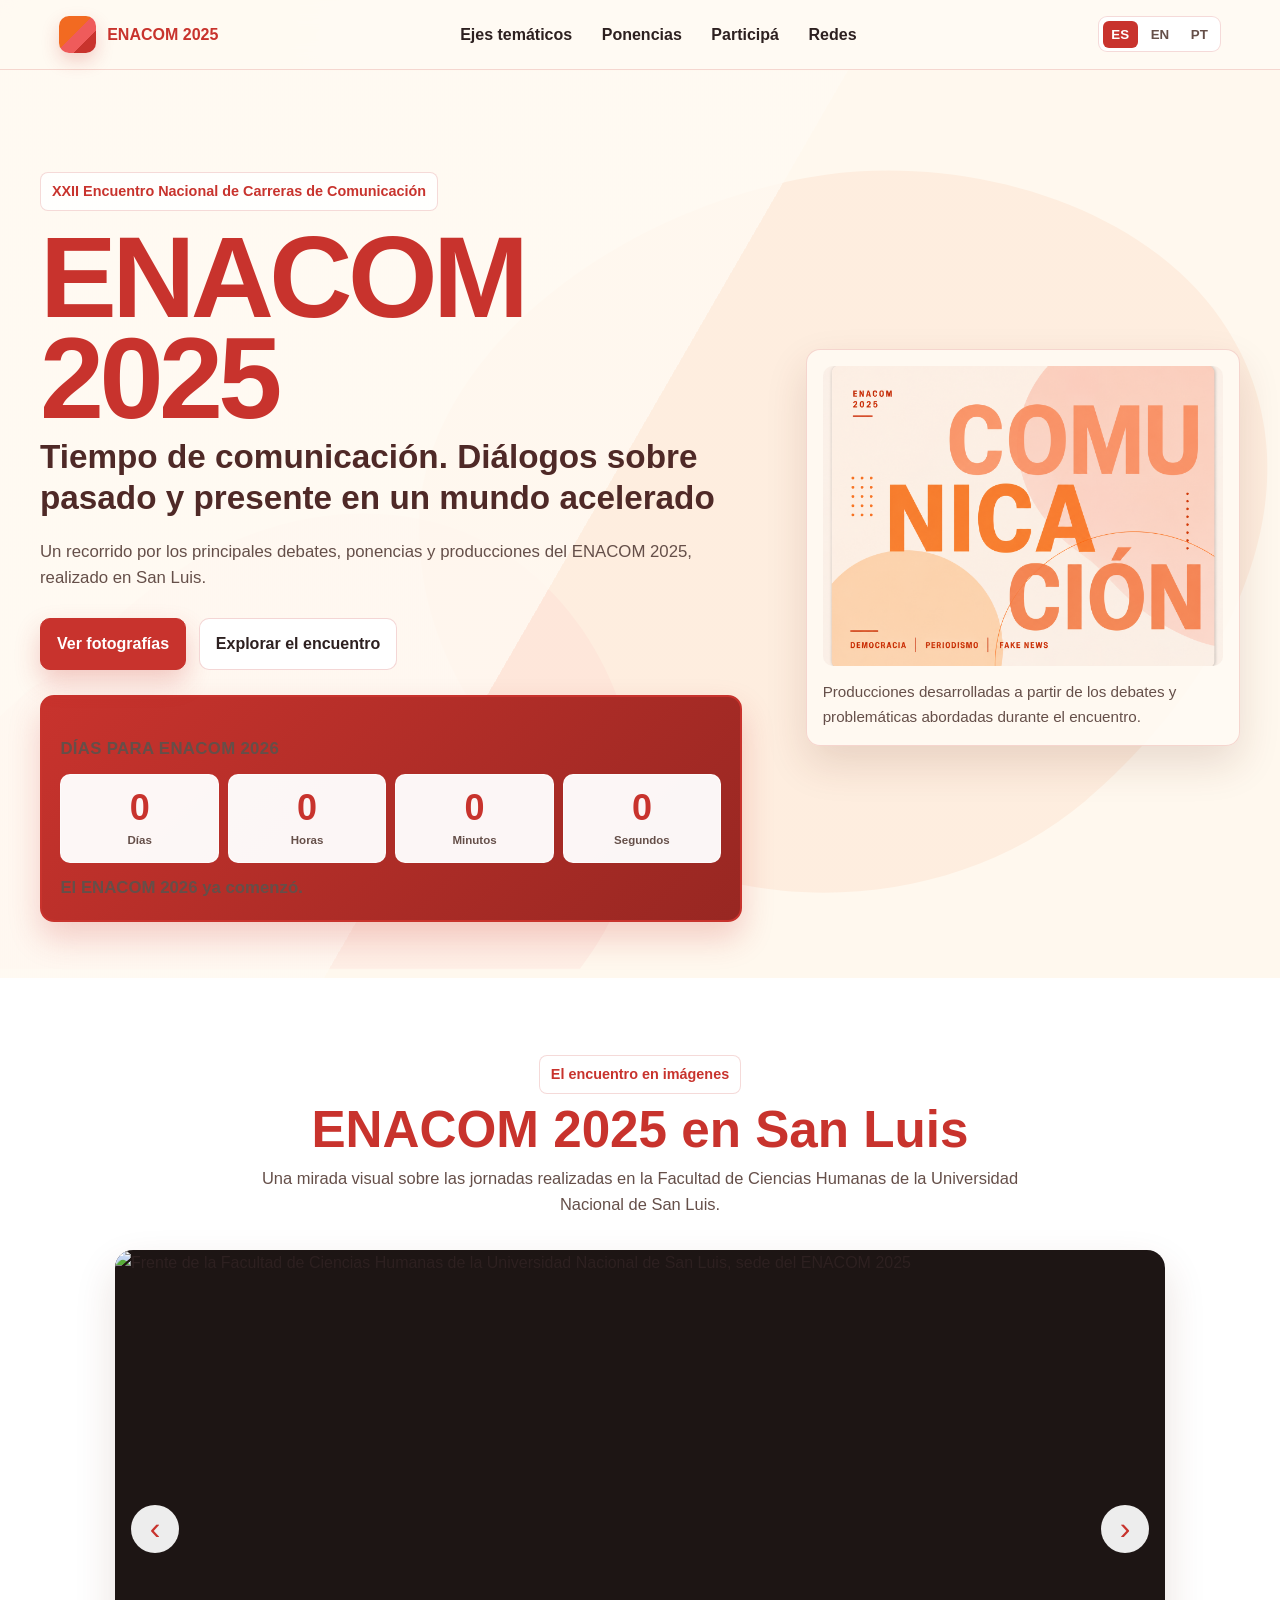
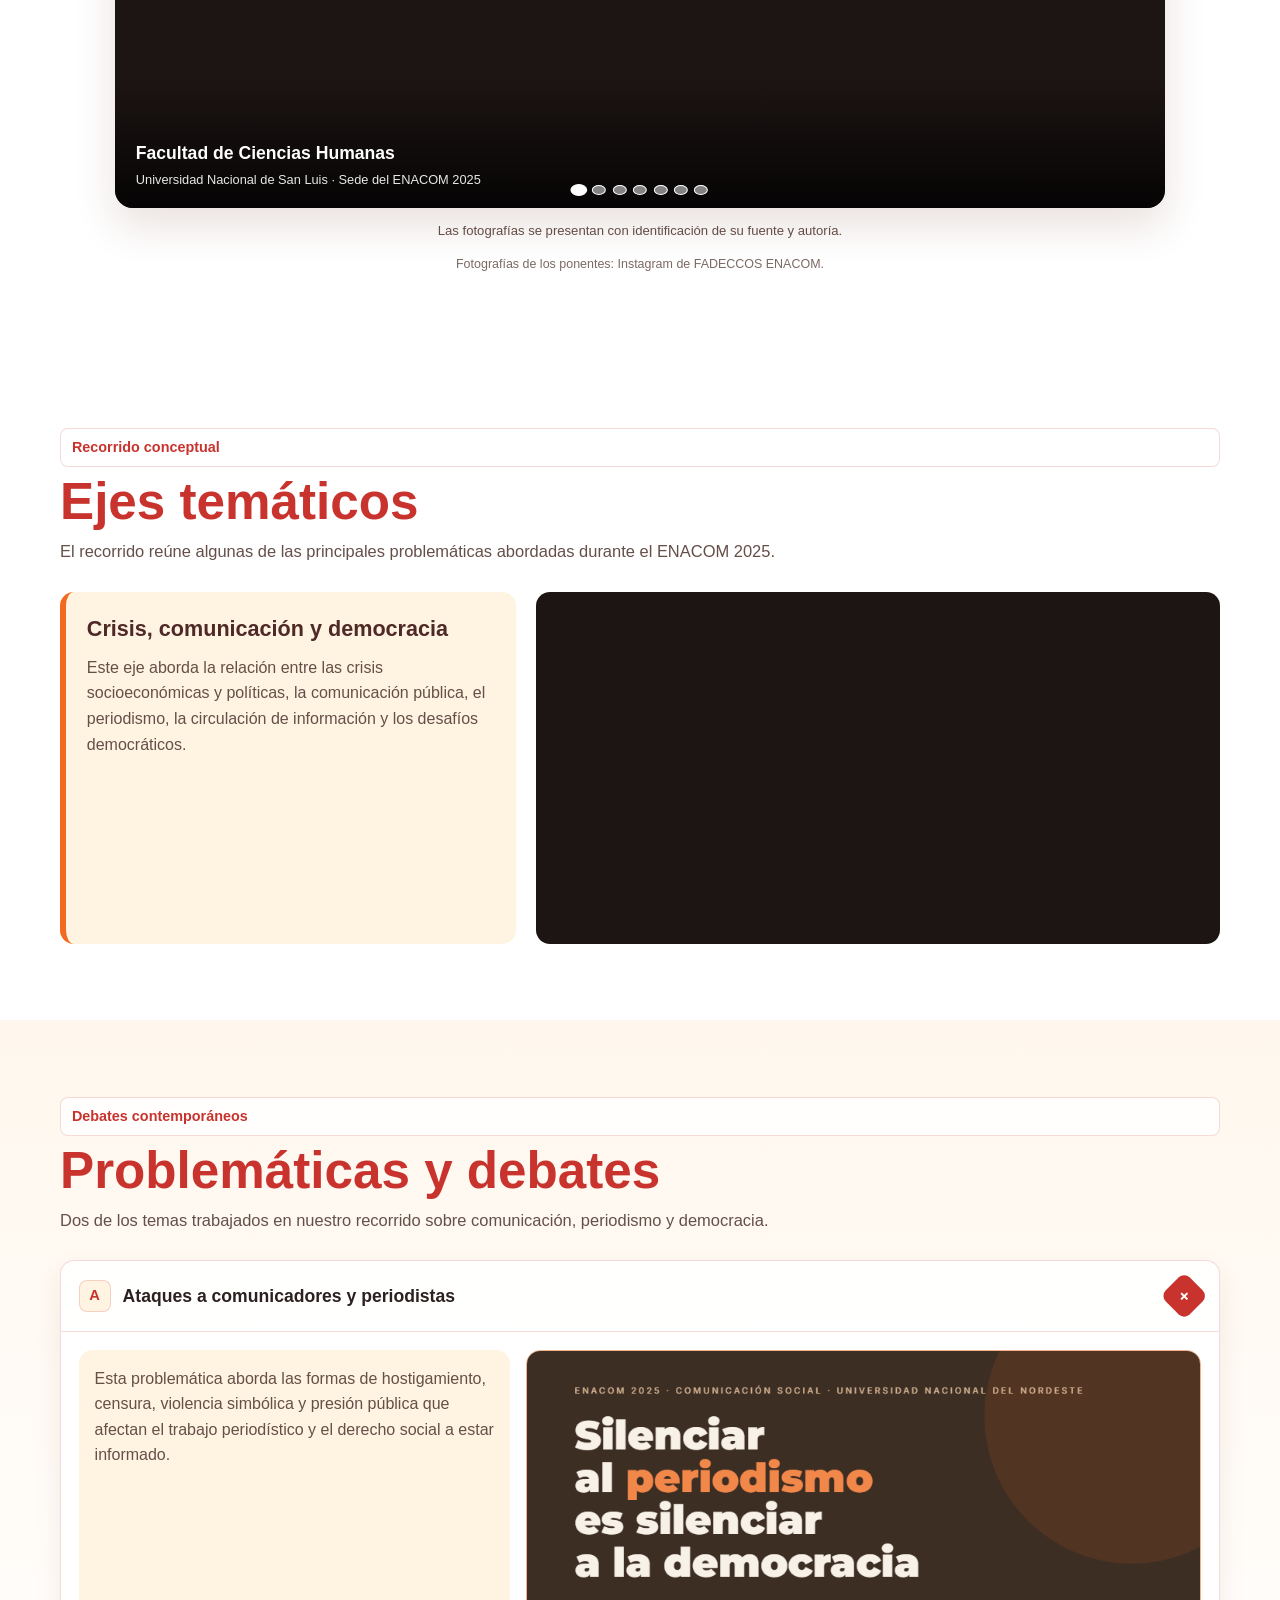
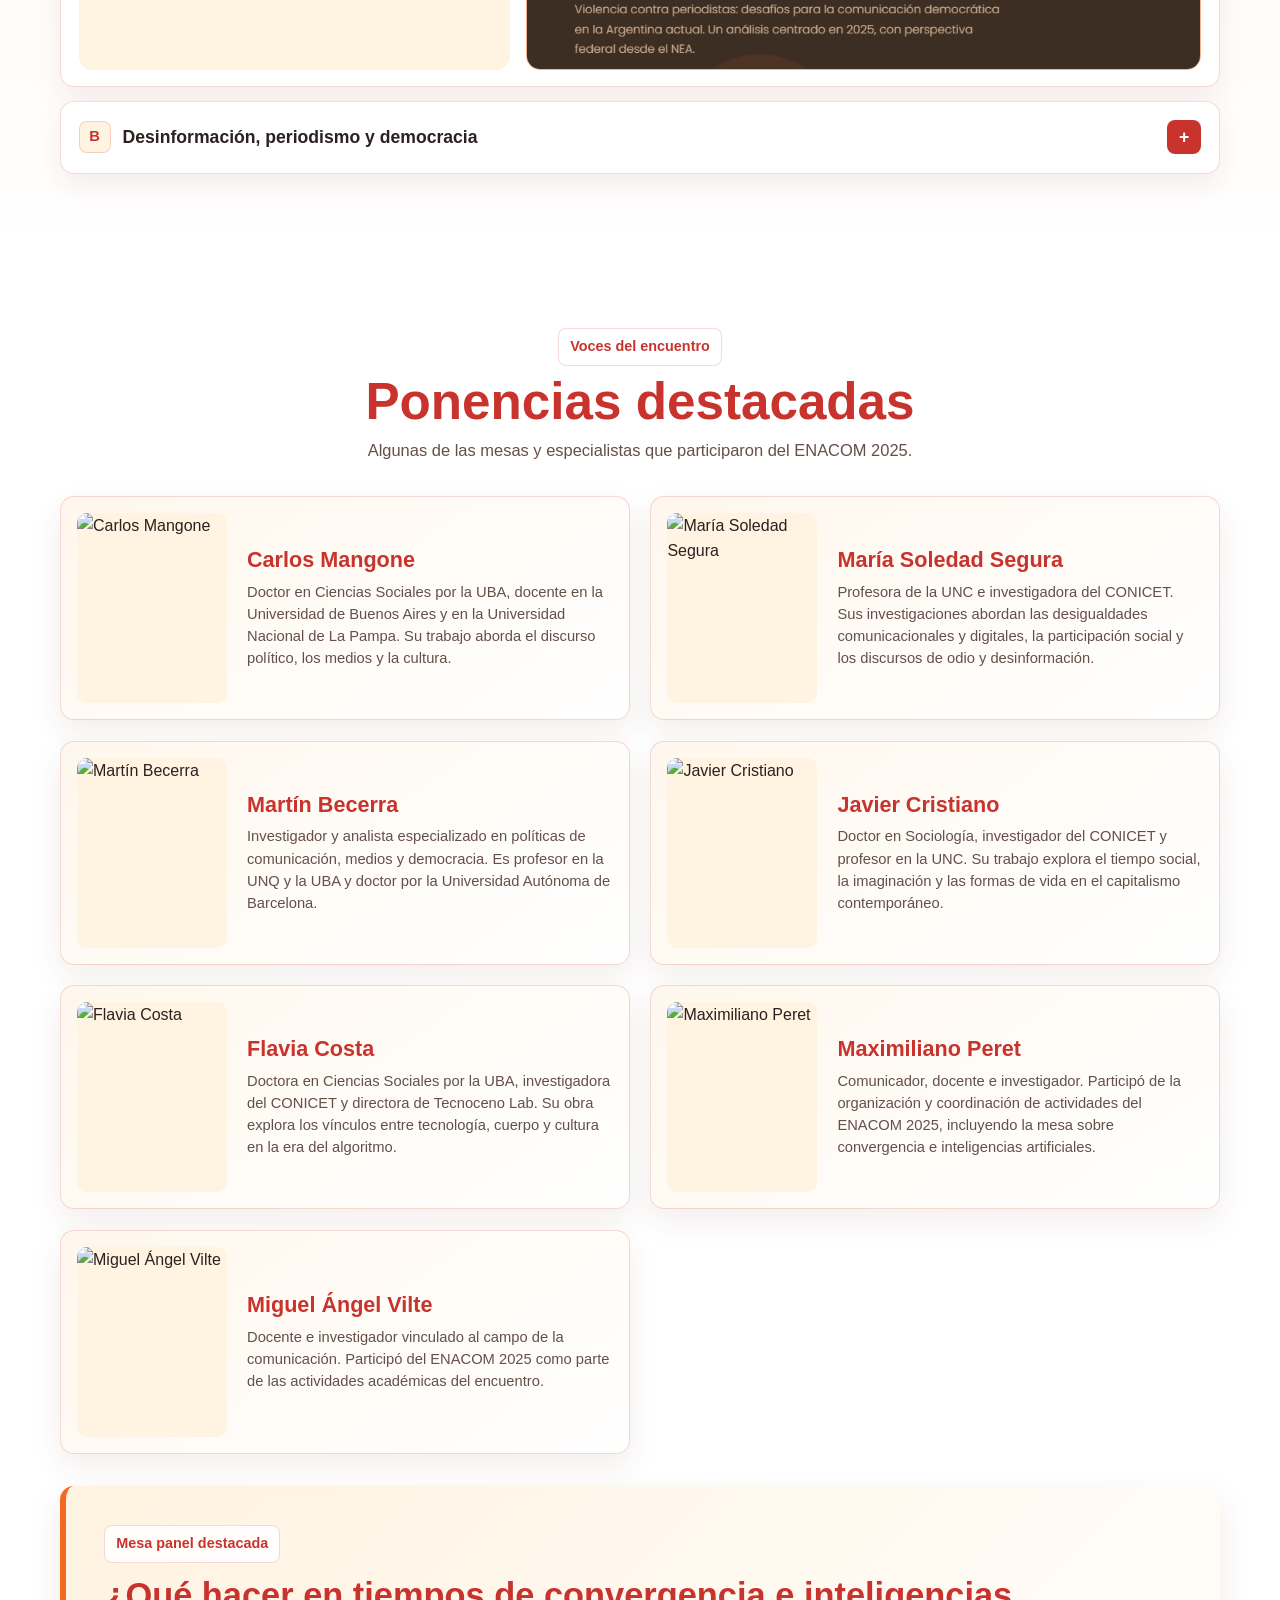
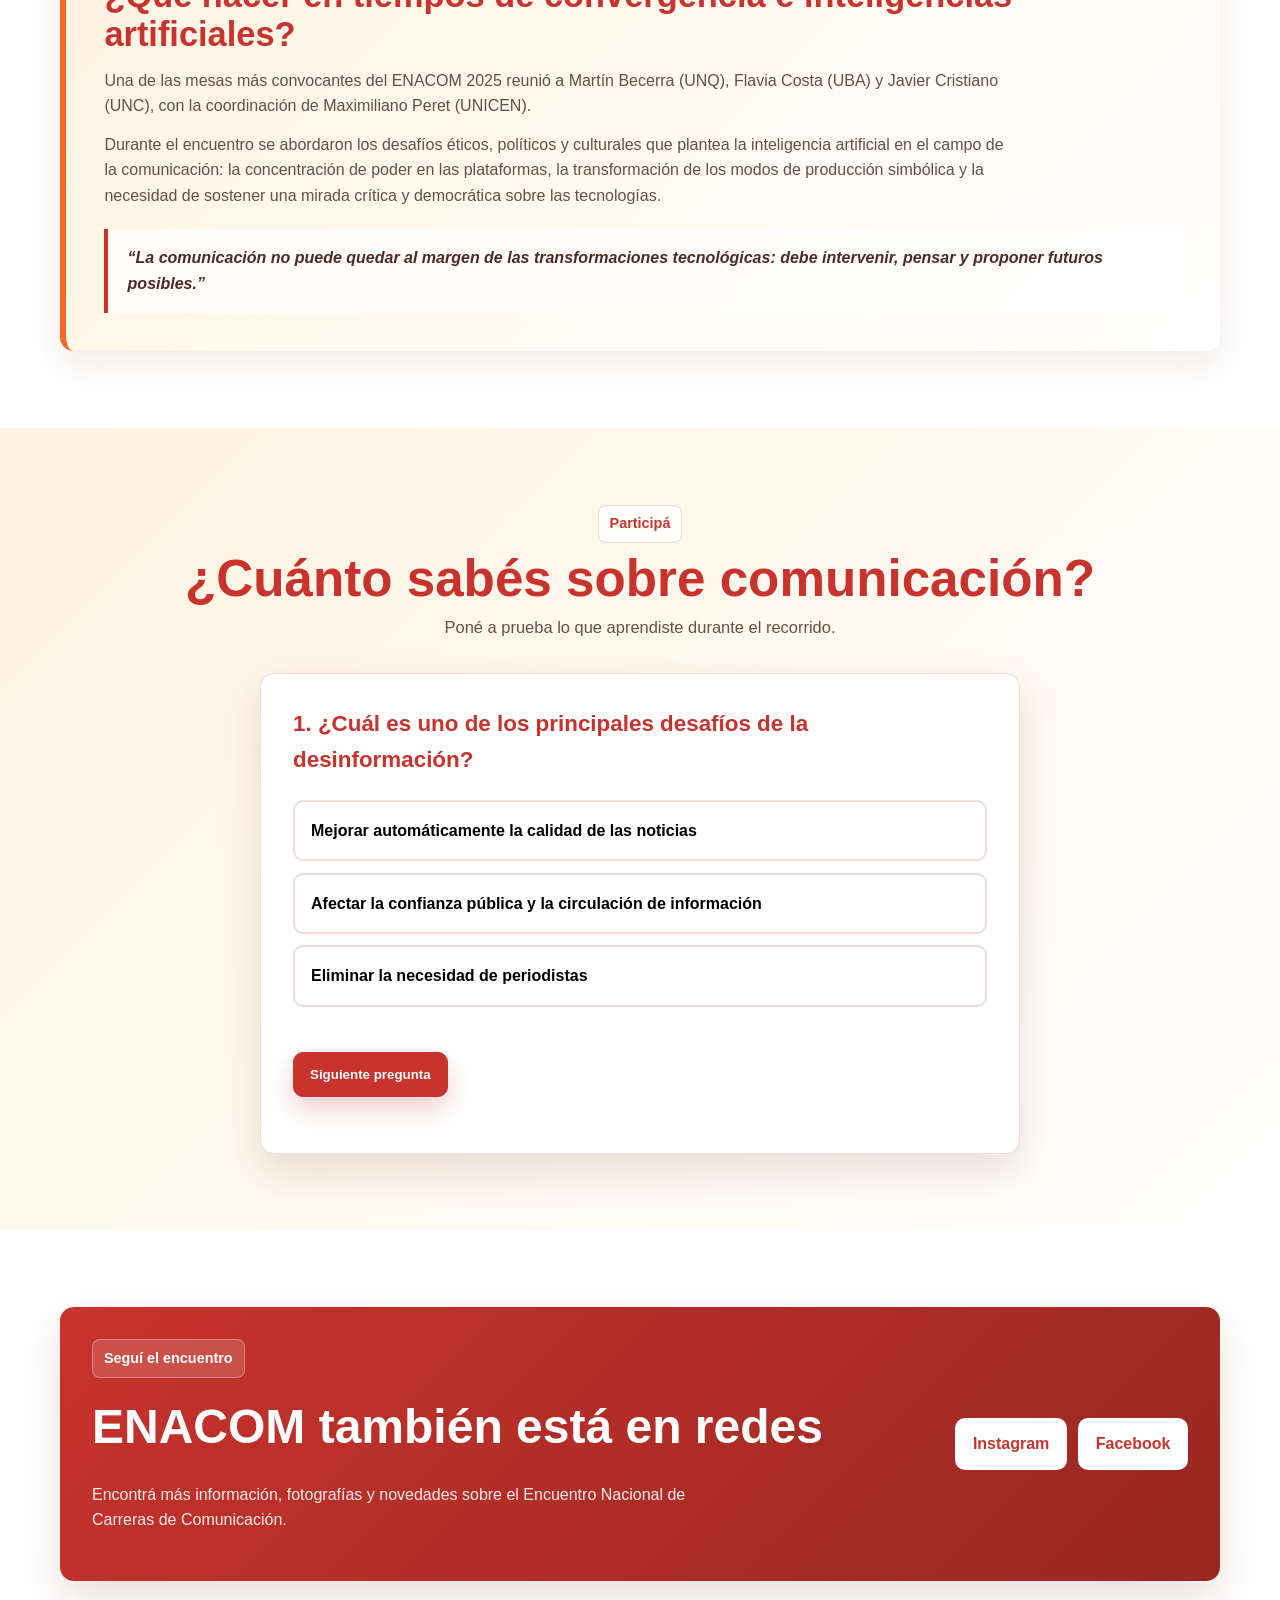
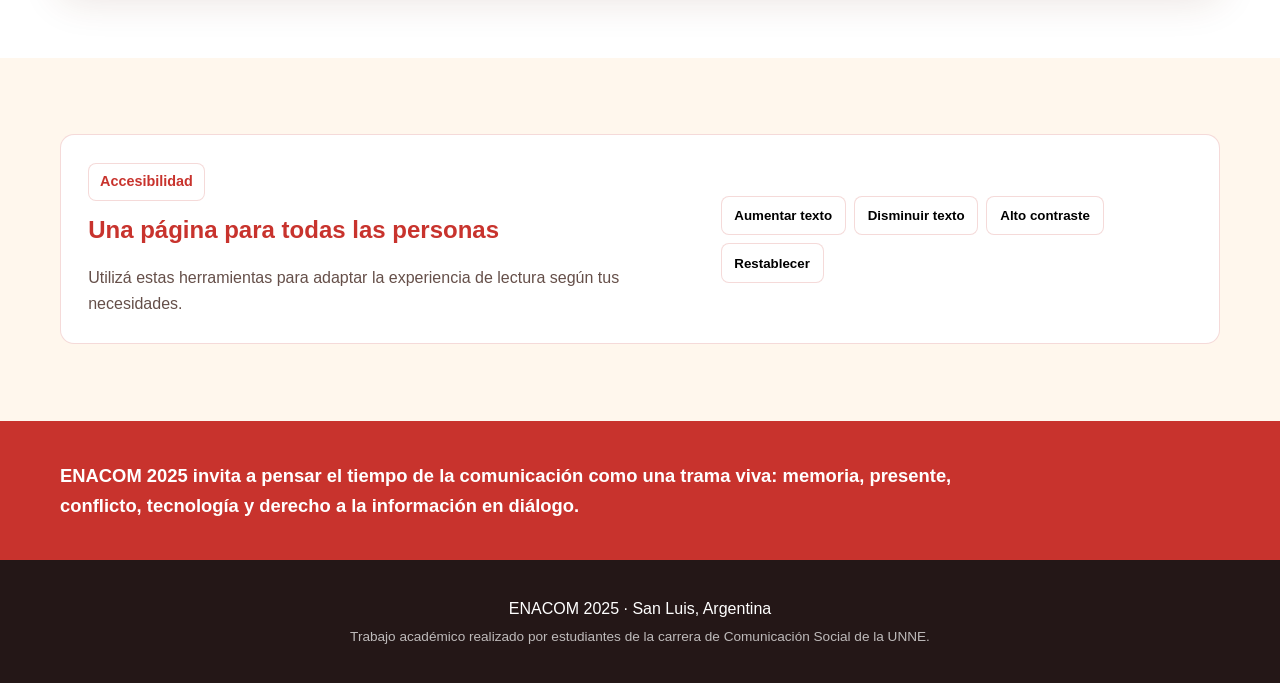
==== commit 88a90810: "CUENTA REGRESIVA HTML" ====
--- a/index.html
+++ b/index.html
@@ -184,45 +184,43 @@
 
           </div>
 
-          <section
-            class="countdown"
-            aria-labelledby="countdown-title"
-          >
-            <p
-              class="countdown-title"
-              id="countdown-title"
-              data-i18n="countdownTitle"
-            >
-              Días para ENACOM 2026
-            </p>
-            <div
-              class="countdown-grid"
-              id="countdown"
-              aria-live="polite"
-            >
-              <div class="countdown-unit">
-                <strong id="countdown-days">0</strong>
-                <span data-i18n="countdownDays">Días</span>
-              </div>
-              <div class="countdown-unit">
-                <strong id="countdown-hours">0</strong>
-                <span data-i18n="countdownHours">Horas</span>
-              </div>
-              <div class="countdown-unit">
-                <strong id="countdown-minutes">0</strong>
-                <span data-i18n="countdownMinutes">Minutos</span>
-              </div>
-              <div class="countdown-unit">
-                <strong id="countdown-seconds">0</strong>
-                <span data-i18n="countdownSeconds">Segundos</span>
-              </div>
-            </div>
-            <p
-              class="countdown-status"
-              id="countdown-status"
-              aria-live="polite"
-            ></p>
-          </section>
+      <section class="countdown" aria-labelledby="countdown-title">
+  <p
+    class="countdown-title"
+    id="countdown-title"
+    data-i18n="countdownTitle"
+  >
+    Días para ENACOM 2026
+  </p>
+
+  <div class="countdown-grid" id="countdown" aria-live="polite">
+    <div class="countdown-unit">
+      <strong id="countdown-days">0</strong>
+      <span data-i18n="countdownDays">Días</span>
+    </div>
+
+    <div class="countdown-unit">
+      <strong id="countdown-hours">0</strong>
+      <span data-i18n="countdownHours">Horas</span>
+    </div>
+
+    <div class="countdown-unit">
+      <strong id="countdown-minutes">0</strong>
+      <span data-i18n="countdownMinutes">Minutos</span>
+    </div>
+
+    <div class="countdown-unit">
+      <strong id="countdown-seconds">0</strong>
+      <span data-i18n="countdownSeconds">Segundos</span>
+    </div>
+  </div>
+
+  <p
+    class="countdown-status"
+    id="countdown-status"
+    aria-live="polite"
+  ></p>
+</section>
 
         </div>
 
--- a/estilos.css
+++ b/estilos.css
@@ -2,15 +2,26 @@
   --orange: #f26a21;
   --coral: #ef5b5b;
   --red: #c8332d;
+  --dark-red: #982722;
+
   --cream: #fff3e1;
   --sand: #f8dfbd;
+
   --ink: #2d2020;
-  --muted: #6f5b55;
+  --muted: #654f49;
+
   --white: #fffaf3;
   --line: rgba(200, 51, 45, 0.18);
+
   --shadow: 0 18px 42px rgba(97, 43, 22, 0.14);
-  --radius: 8px;
-}
+
+  --radius: 14px;
+
+  --text-scale: 1;
+}
+
+
+/* ================= GENERAL ================= */
 
 * {
   box-sizing: border-box;
@@ -18,376 +29,948 @@
 
 html {
   scroll-behavior: smooth;
+  font-size: calc(16px * var(--text-scale));
 }
 
 body {
   margin: 0;
-  font-family: Arial, Helvetica, sans-serif;
+
+  font-family:
+    Arial,
+    Helvetica,
+    sans-serif;
+
   color: var(--ink);
+
   background:
-    radial-gradient(circle at top left, rgba(242, 106, 33, 0.12), transparent 34rem),
-    linear-gradient(180deg, #fffaf3 0%, #ffffff 48%, #fff7ed 100%);
+    radial-gradient(
+      circle at top left,
+      rgba(242, 106, 33, 0.12),
+      transparent 34rem
+    ),
+    linear-gradient(
+      180deg,
+      #fffaf3 0%,
+      #ffffff 48%,
+      #fff7ed 100%
+    );
+
   line-height: 1.6;
+}
+
+body.high-contrast {
+  --ink: #000000;
+  --muted: #111111;
+  --cream: #ffffff;
+  --white: #ffffff;
+  --sand: #ffffff;
+  --line: #000000;
+
+  background: #ffffff;
 }
 
 a {
   color: inherit;
 }
 
+button,
+a {
+  -webkit-tap-highlight-color: transparent;
+}
+
+:focus-visible {
+  outline: 4px solid #0066ff;
+  outline-offset: 4px;
+}
+
+
+/* ================= ACCESIBILIDAD ================= */
+
+.skip-link {
+  position: fixed;
+
+  top: -100px;
+  left: 1rem;
+
+  z-index: 9999;
+
+  background: #000;
+  color: #fff;
+
+  padding: 0.8rem 1rem;
+
+  border-radius: 8px;
+
+  font-weight: 800;
+}
+
+.skip-link:focus {
+  top: 1rem;
+}
+
+
+/* ================= HEADER ================= */
+
 .site-header {
   position: sticky;
+
   top: 0;
-  z-index: 20;
-  background: rgba(255, 250, 243, 0.92);
+
+  z-index: 100;
+
+  background: rgba(255, 250, 243, 0.96);
+
   border-bottom: 1px solid var(--line);
+
   backdrop-filter: blur(12px);
 }
 
 .nav {
-  max-width: 1120px;
+  max-width: 1200px;
+
   margin: 0 auto;
-  padding: 0.85rem 1.25rem;
+
+  padding: 0.8rem 1.2rem;
+
   display: flex;
+
   align-items: center;
+
   justify-content: space-between;
+
   gap: 1rem;
 }
 
 .brand {
   display: flex;
+
   align-items: center;
-  gap: 0.75rem;
-  font-weight: 800;
-  letter-spacing: 0;
+
+  gap: 0.7rem;
+
+  text-decoration: none;
+
+  font-weight: 900;
+
   color: var(--red);
+
+  white-space: nowrap;
 }
 
 .brand-mark {
-  width: 2.35rem;
-  height: 2.35rem;
-  border-radius: 8px;
+  width: 2.3rem;
+  height: 2.3rem;
+
+  border-radius: 10px;
+
   background:
-    linear-gradient(135deg, var(--orange) 0 45%, var(--coral) 45% 70%, var(--red) 70% 100%);
-  box-shadow: 0 8px 18px rgba(200, 51, 45, 0.22);
+    linear-gradient(
+      135deg,
+      var(--orange) 0 45%,
+      var(--coral) 45% 70%,
+      var(--red) 70% 100%
+    );
+
+  box-shadow:
+    0 8px 18px rgba(200, 51, 45, 0.22);
 }
 
 .nav-links {
   display: flex;
-  gap: 0.6rem;
+
   flex-wrap: wrap;
-  justify-content: flex-end;
-}
-
-.nav-links a,
+
+  justify-content: center;
+
+  gap: 0.45rem;
+}
+
+.nav-links a {
+  padding: 0.55rem 0.7rem;
+
+  text-decoration: none;
+
+  border-radius: 8px;
+
+  font-weight: 700;
+
+  transition:
+    background 180ms ease,
+    color 180ms ease;
+}
+
+.nav-links a:hover {
+  background: var(--cream);
+
+  color: var(--red);
+}
+
+
+/* ================= IDIOMAS ================= */
+
+.language-selector {
+  display: flex;
+
+  gap: 0.25rem;
+
+  padding: 0.2rem;
+
+  border-radius: 9px;
+
+  background: #fff;
+
+  border: 1px solid var(--line);
+}
+
+.language-btn {
+  border: 0;
+
+  background: transparent;
+
+  cursor: pointer;
+
+  padding: 0.4rem 0.55rem;
+
+  border-radius: 6px;
+
+  font-weight: 800;
+
+  color: var(--muted);
+}
+
+.language-btn.active {
+  background: var(--red);
+
+  color: white;
+}
+
+.language-btn:hover {
+  background: var(--cream);
+}
+
+
+/* ================= BOTONES ================= */
+
 .button {
   border: 1px solid rgba(200, 51, 45, 0.2);
-  border-radius: 8px;
+
+  border-radius: 10px;
+
   color: var(--ink);
-  background: #ffffff;
+
+  background: white;
+
   text-decoration: none;
-  font-weight: 700;
-  padding: 0.72rem 0.95rem;
-  min-height: 2.75rem;
+
+  font-weight: 800;
+
+  padding: 0.75rem 1rem;
+
+  min-height: 2.8rem;
+
   display: inline-flex;
+
   align-items: center;
+
   justify-content: center;
-  gap: 0.45rem;
-  transition: transform 180ms ease, background 180ms ease, color 180ms ease, border-color 180ms ease;
-}
-
-.nav-links a:hover,
+
+  cursor: pointer;
+
+  transition:
+    transform 180ms ease,
+    background 180ms ease,
+    color 180ms ease;
+}
+
 .button:hover {
   transform: translateY(-2px);
-  border-color: rgba(200, 51, 45, 0.45);
+
   background: var(--cream);
+
+  color: var(--red);
 }
 
 .button.primary {
   background: var(--red);
+
   border-color: var(--red);
-  color: #ffffff;
-  box-shadow: 0 12px 26px rgba(200, 51, 45, 0.24);
+
+  color: white;
+
+  box-shadow:
+    0 12px 26px rgba(200, 51, 45, 0.24);
 }
 
 .button.primary:hover {
-  background: #a92a26;
-}
-
-main {
+  background: var(--dark-red);
+
+  color: white;
+}
+
+
+/* ================= HERO ================= */
+
+.hero {
+  min-height: calc(100vh - 4.5rem);
+
+  display: grid;
+
+  align-items: center;
+
+  position: relative;
+
+  padding:
+    clamp(4rem, 8vw, 7rem)
+    1.25rem
+    3.5rem;
+
   overflow: hidden;
-}
-
-section {
-  scroll-margin-top: 5.5rem;
-}
-
-.hero {
-  min-height: calc(100vh - 4.4rem);
-  display: grid;
-  align-items: center;
-  position: relative;
-  padding: clamp(4rem, 8vw, 7rem) 1.25rem 3.5rem;
 }
 
 .hero::before {
   content: "";
+
   position: absolute;
+
   inset: 0;
+
   background:
-    linear-gradient(120deg, rgba(255, 250, 243, 0.94) 0 47%, rgba(255, 250, 243, 0.72) 47% 100%),
-    url("data:image/svg+xml,%3Csvg xmlns='http://www.w3.org/2000/svg' width='1200' height='780' viewBox='0 0 1200 780'%3E%3Crect width='1200' height='780' fill='%23fff3e1'/%3E%3Cpath d='M760 90C890 72 1056 121 1116 242c68 137-23 293-133 386-101 85-250 101-371 49-116-50-205-163-202-289C414 242 585 115 760 90Z' fill='%23f26a21' opacity='.28'/%3E%3Cpath d='M119 503c75-89 196-145 309-113 101 29 168 133 169 238 1 54-17 103-49 144H0V616c25-38 61-79 119-113Z' fill='%23ef5b5b' opacity='.22'/%3E%3Cpath d='M833 215h119v119H833zM961 345h76v76h-76zM713 340h88v88h-88zM796 467h160v38H796zM675 530h252v36H675z' fill='%23c8332d' opacity='.46'/%3E%3Cpath d='M160 155h360v26H160zm0 62h250v26H160zm0 62h308v26H160z' fill='%23c8332d' opacity='.24'/%3E%3Ccircle cx='1032' cy='165' r='54' fill='%23c8332d' opacity='.18'/%3E%3C/svg%3E");
+    linear-gradient(
+      120deg,
+      rgba(255, 250, 243, 0.94) 0 47%,
+      rgba(255, 250, 243, 0.72) 47% 100%
+    ),
+
+    url("data:image/svg+xml,%3Csvg xmlns='http://www.w3.org/2000/svg' width='1200' height='780' viewBox='0 0 1200 780'%3E%3Crect width='1200' height='780' fill='%23fff3e1'/%3E%3Cpath d='M760 90C890 72 1056 121 1116 242c68 137-23 293-133 386-101 85-250 101-371 49-116-50-205-163-202-289C414 242 585 115 760 90Z' fill='%23f26a21' opacity='.28'/%3E%3Cpath d='M119 503c75-89 196-145 309-113 101 29 168 133 169 238 1 54-17 103-49 144H0V616c25-38 61-79 119-113Z' fill='%23ef5b5b' opacity='.22'/%3E%3C/svg%3E");
+
   background-position: center;
+
   background-size: cover;
+
   z-index: -1;
 }
 
 .hero-content {
-  max-width: 1120px;
+  max-width: 1200px;
+
   margin: 0 auto;
+
   width: 100%;
+
   display: grid;
-  grid-template-columns: minmax(0, 1.05fr) minmax(16rem, 0.65fr);
+
+  grid-template-columns:
+    minmax(0, 1.05fr)
+    minmax(18rem, 0.65fr);
+
   gap: clamp(2rem, 5vw, 4.5rem);
+
   align-items: center;
 }
 
 .kicker {
   display: inline-flex;
-  width: fit-content;
+
   align-items: center;
-  gap: 0.5rem;
+
   padding: 0.42rem 0.68rem;
+
   border-radius: 8px;
-  background: rgba(255, 255, 255, 0.82);
+
+  background: rgba(255, 255, 255, 0.86);
+
   border: 1px solid var(--line);
+
   color: var(--red);
+
   font-weight: 800;
+
   font-size: 0.9rem;
 }
 
 .hero h1 {
-  margin: 1rem 0 0.4rem;
-  font-size: clamp(3.2rem, 9vw, 7.2rem);
-  line-height: 0.92;
+  margin: 1rem 0 0.5rem;
+
+  font-size: clamp(3.4rem, 9vw, 7.5rem);
+
+  line-height: 0.88;
+
   color: var(--red);
-  letter-spacing: 0;
+
+  letter-spacing: -0.04em;
 }
 
 .hero h2 {
   margin: 0;
+
   max-width: 52rem;
-  font-size: clamp(1.22rem, 2.6vw, 2.1rem);
+
+  font-size:
+    clamp(1.25rem, 2.6vw, 2.1rem);
+
   line-height: 1.22;
+
   color: #4f2927;
+
   font-weight: 800;
 }
 
 .hero p {
   max-width: 45rem;
+
   margin: 1.25rem 0 0;
+
   color: var(--muted);
+
   font-size: 1.05rem;
 }
 
 .hero-actions {
   display: flex;
+
   flex-wrap: wrap;
-  gap: 0.85rem;
-  margin-top: 1.65rem;
+
+  gap: 0.8rem;
+
+  margin-top: 1.6rem;
+}
+
+.countdown {
+  max-width: 45rem;
+  margin-top: 1.6rem;
+  padding: 1.15rem;
+  border: 2px solid var(--red);
+  border-radius: var(--radius);
+  background:
+    linear-gradient(
+      135deg,
+      var(--red),
+      var(--dark-red)
+    );
+  box-shadow: 0 16px 32px rgba(200, 51, 45, 0.22);
+}
+
+.countdown-title,
+.countdown-status {
+  margin: 0;
+  color: white;
+  font-weight: 800;
+}
+
+.countdown-title {
+  color: var(--cream);
+  font-size: 1.15rem;
+  letter-spacing: 0.02em;
+  text-transform: uppercase;
+}
+
+.countdown-grid {
+  display: grid;
+  grid-template-columns: repeat(4, minmax(0, 1fr));
+  gap: 0.55rem;
+  margin-top: 0.75rem;
+}
+
+.countdown-unit {
+  padding: 0.8rem 0.35rem;
+  border: 1px solid rgba(255, 255, 255, 0.65);
+  border-radius: 10px;
+  background: rgba(255, 255, 255, 0.96);
+  text-align: center;
+}
+
+.countdown-unit strong,
+.countdown-unit span {
+  display: block;
+}
+
+.countdown-unit strong {
+  color: var(--red);
+  font-size: clamp(1.6rem, 3vw, 2.25rem);
+  line-height: 1.1;
+}
+
+.countdown-unit span {
+  margin-top: 0.2rem;
+  color: var(--muted);
+  font-size: 0.72rem;
+  font-weight: 800;
+}
+
+.countdown-status:not(:empty) {
+  margin-top: 0.75rem;
+}
+
+body.high-contrast .countdown {
+  border-color: #000000;
+  background: #ffffff;
+  box-shadow: none;
+}
+
+body.high-contrast .countdown-title,
+body.high-contrast .countdown-status,
+body.high-contrast .countdown-unit strong,
+body.high-contrast .countdown-unit span {
+  color: #000000;
+}
+
+body.high-contrast .countdown-unit {
+  border-color: #000000;
 }
 
 .event-panel {
-  background: rgba(255, 250, 243, 0.88);
+  background: rgba(255, 250, 243, 0.9);
+
   border: 1px solid var(--line);
+
   border-radius: var(--radius);
+
   box-shadow: var(--shadow);
+
   padding: 1rem;
 }
 
 .event-panel img {
   width: 100%;
+
   display: block;
-  border-radius: 8px;
+
+  border-radius: 10px;
+
   aspect-ratio: 4 / 3;
+
   object-fit: cover;
-  background: var(--sand);
 }
 
 .event-panel p {
   margin: 0.9rem 0 0;
+
   font-size: 0.95rem;
+
   color: var(--muted);
 }
 
+
+/* ================= SECCIONES ================= */
+
+section {
+  scroll-margin-top: 6rem;
+}
+
 .section-wrap {
-  max-width: 1120px;
+  max-width: 1200px;
+
   margin: 0 auto;
-  padding: clamp(3.4rem, 6vw, 5.5rem) 1.25rem;
+
+  padding:
+    clamp(3.5rem, 6vw, 5.5rem)
+    1.25rem;
 }
 
 .section-title {
   display: grid;
+
   gap: 0.55rem;
-  margin-bottom: 1.4rem;
+
+  margin-bottom: 1.7rem;
+}
+
+.section-title.center {
+  text-align: center;
+
+  justify-items: center;
 }
 
 .section-title h2 {
   margin: 0;
-  font-size: clamp(2rem, 4vw, 3.15rem);
+
+  font-size:
+    clamp(2rem, 4vw, 3.2rem);
+
   line-height: 1.05;
+
   color: var(--red);
-  letter-spacing: 0;
 }
 
 .section-title p {
   margin: 0;
-  max-width: 46rem;
+
+  max-width: 48rem;
+
   color: var(--muted);
+
   font-size: 1.03rem;
 }
 
+
+/* ================= CARRUSEL ================= */
+
+.gallery-section {
+  background: #fff;
+}
+
+.carousel {
+  position: relative;
+
+  max-width: 1050px;
+
+  margin: 2rem auto 0;
+
+  border-radius: 18px;
+
+  overflow: hidden;
+
+  box-shadow: var(--shadow);
+
+  background: #1d1514;
+}
+
+.carousel-track {
+  position: relative;
+
+  width: 100%;
+
+  aspect-ratio: 16 / 8.5;
+}
+
+.carousel-slide {
+  position: absolute;
+
+  inset: 0;
+
+  margin: 0;
+
+  opacity: 0;
+
+  pointer-events: none;
+
+  transition: opacity 400ms ease;
+}
+
+.carousel-slide.active {
+  opacity: 1;
+
+  pointer-events: auto;
+}
+
+.carousel-slide img {
+  width: 100%;
+
+  height: 100%;
+
+  object-fit: cover;
+
+  display: block;
+}
+
+.carousel-slide figcaption {
+  position: absolute;
+
+  left: 0;
+  right: 0;
+  bottom: 0;
+
+  padding: 1.1rem 1.3rem;
+
+  color: white;
+
+  background:
+    linear-gradient(
+      transparent,
+      rgba(0, 0, 0, 0.82)
+    );
+
+  display: grid;
+
+  gap: 0.15rem;
+
+  padding-top: 4rem;
+}
+
+.carousel-slide figcaption strong {
+  font-size: 1.1rem;
+}
+
+.carousel-slide figcaption span {
+  font-size: 0.8rem;
+
+  opacity: 0.9;
+}
+
+.carousel-control {
+  position: absolute;
+
+  top: 50%;
+
+  transform: translateY(-50%);
+
+  width: 3rem;
+  height: 3rem;
+
+  border: 0;
+
+  border-radius: 50%;
+
+  background: rgba(255,255,255,0.92);
+
+  color: var(--red);
+
+  font-size: 2rem;
+
+  cursor: pointer;
+
+  z-index: 5;
+}
+
+.carousel-control:hover {
+  background: white;
+
+  transform:
+    translateY(-50%)
+    scale(1.06);
+}
+
+.carousel-control.prev {
+  left: 1rem;
+}
+
+.carousel-control.next {
+  right: 1rem;
+}
+
+.carousel-dots {
+  position: absolute;
+
+  bottom: 0.8rem;
+
+  left: 50%;
+
+  transform: translateX(-50%);
+
+  display: flex;
+
+  gap: 0.4rem;
+
+  z-index: 10;
+}
+
+.carousel-dot {
+  width: 10px;
+  height: 10px;
+
+  border-radius: 50%;
+
+  border: 1px solid white;
+
+  background: rgba(255,255,255,0.5);
+
+  cursor: pointer;
+}
+
+.carousel-dot.active {
+  background: white;
+
+  transform: scale(1.2);
+}
+
+.photo-note {
+  text-align: center;
+
+  color: var(--muted);
+
+  font-size: 0.82rem;
+
+  margin-top: 0.8rem;
+}
+
+
+/* ================= CRÉDITOS FOTOGRÁFICOS ================= */
+
+.photo-credit {
+  max-width: 700px;
+
+  margin: 0.35rem auto 0;
+
+  text-align: center;
+
+  color: var(--muted);
+
+  font-size: 0.78rem;
+
+  opacity: 0.85;
+}
+
+
+/* ================= EJE PRINCIPAL ================= */
+
 .main-thread {
-  background: #ffffff;
+  background: white;
 }
 
 .feature-layout {
   display: grid;
-  grid-template-columns: minmax(0, 0.8fr) minmax(0, 1.2fr);
+
+  grid-template-columns:
+    minmax(0, 0.8fr)
+    minmax(0, 1.2fr);
+
   gap: 1.25rem;
+
   align-items: stretch;
 }
 
 .thread-copy {
   border-left: 6px solid var(--orange);
-  padding: 1.1rem 1.2rem;
+
+  padding: 1.3rem;
+
   background: var(--cream);
+
   border-radius: var(--radius);
 }
 
 .thread-copy h3 {
   margin: 0 0 0.5rem;
-  font-size: 1.25rem;
+
+  font-size: 1.35rem;
+
   color: #4f2927;
 }
 
 .thread-copy p {
   margin: 0;
+
   color: var(--muted);
 }
 
 .media-slot {
   min-height: 22rem;
+
   border-radius: var(--radius);
-  border: 2px dashed rgba(200, 51, 45, 0.32);
+
+  overflow: hidden;
+
+  background: #1d1514;
+}
+
+.media-slot iframe {
+  width: 100%;
+
+  height: 100%;
+
+  min-height: 22rem;
+
+  border: 0;
+
+  display: block;
+}
+
+
+/* ================= PROBLEMÁTICAS ================= */
+
+.subthreads {
   background:
-    linear-gradient(135deg, rgba(242, 106, 33, 0.1), rgba(239, 91, 91, 0.08)),
-    #fffaf3;
-  display: grid;
-  place-items: center;
-  padding: 1rem;
-  text-align: center;
-  position: relative;
-  overflow: hidden;
-}
-
-.media-slot::before {
-  content: "";
-  position: absolute;
-  inset: 1rem;
-  border: 1px solid rgba(200, 51, 45, 0.08);
-  border-radius: 8px;
-  pointer-events: none;
-}
-
-.media-slot strong {
-  display: block;
-  color: var(--red);
-  font-size: clamp(1.1rem, 2vw, 1.55rem);
-  line-height: 1.2;
-}
-
-.media-slot span {
-  display: block;
-  margin-top: 0.45rem;
-  color: var(--muted);
-  font-size: 0.92rem;
-}
-
-.media-slot iframe,
-.media-slot img,
-.media-slot video,
-.media-slot object {
-  width: 100%;
-  height: 100%;
-  min-height: inherit;
-  border: 0;
-  border-radius: 8px;
-  object-fit: cover;
-  display: block;
-}
-
-.subthreads {
-  background: linear-gradient(180deg, #fff7ed 0%, #ffffff 100%);
+    linear-gradient(
+      180deg,
+      #fff7ed 0%,
+      #ffffff 100%
+    );
 }
 
 .accordion {
   display: grid;
+
   gap: 0.9rem;
 }
 
 .subthread {
   border: 1px solid var(--line);
+
   border-radius: var(--radius);
-  background: rgba(255, 255, 255, 0.9);
-  box-shadow: 0 12px 28px rgba(97, 43, 22, 0.08);
+
+  background: rgba(255,255,255,0.92);
+
+  box-shadow:
+    0 12px 28px rgba(97,43,22,0.08);
+
   overflow: hidden;
 }
 
 .subthread-button {
   width: 100%;
+
   border: 0;
+
   background: transparent;
-  padding: 1.05rem 1.1rem;
+
+  padding: 1.1rem;
+
   display: flex;
+
   align-items: center;
+
   justify-content: space-between;
+
   gap: 1rem;
+
   cursor: pointer;
+
   color: var(--ink);
+
   text-align: left;
+
   font: inherit;
+
   font-weight: 800;
-  font-size: clamp(1.02rem, 2vw, 1.22rem);
+
+  font-size: 1.1rem;
 }
 
 .subthread-button .label {
   display: flex;
+
   align-items: center;
+
   gap: 0.75rem;
 }
 
 .letter {
   flex: 0 0 auto;
+
   width: 2rem;
   height: 2rem;
+
   border-radius: 8px;
-  display: inline-grid;
+
+  display: grid;
+
   place-items: center;
+
   background: var(--cream);
+
   color: var(--red);
+
   border: 1px solid var(--line);
+
   font-size: 0.92rem;
 }
 
 .chevron {
   flex: 0 0 auto;
+
   width: 2.15rem;
   height: 2.15rem;
+
   border-radius: 8px;
-  display: inline-grid;
+
+  display: grid;
+
   place-items: center;
+
   background: var(--red);
-  color: #ffffff;
+
+  color: white;
+
   transition: transform 180ms ease;
 }
 
@@ -397,8 +980,12 @@
 
 .subthread-content {
   max-height: 0;
+
   overflow: hidden;
-  transition: max-height 260ms ease;
+
+  transition:
+    max-height 300ms ease;
+
   border-top: 1px solid transparent;
 }
 
@@ -408,170 +995,1019 @@
 
 .subthread-inner {
   padding: 1.1rem;
+
   display: grid;
-  grid-template-columns: minmax(0, 0.78fr) minmax(0, 1.22fr);
+
+  grid-template-columns:
+    minmax(0, 0.78fr)
+    minmax(0, 1.22fr);
+
   gap: 1rem;
-  align-items: stretch;
 }
 
 .subthread-text {
   color: var(--muted);
+
   margin: 0;
+
   background: var(--cream);
+
   border-radius: var(--radius);
+
   padding: 1rem;
 }
 
-.small-slot {
-  min-height: 16rem;
-}
+.infografia-preview {
+  position: relative;
+
+  display: block;
+
+  width: 100%;
+
+  height: 320px;
+
+  overflow: hidden;
+
+  border-radius: var(--radius);
+
+  border: 1px solid #f6b28b;
+
+  background: #fff7ed;
+
+  text-decoration: none;
+}
+
+.infografia-preview img {
+  width: 100%;
+
+  height: 100%;
+
+  object-fit: cover;
+
+  display: block;
+}
+
+.preview-overlay {
+  position: absolute;
+
+  inset: 0;
+
+  background: rgba(152,39,34,0.84);
+
+  color: white;
+
+  display: flex;
+
+  align-items: center;
+
+  justify-content: center;
+
+  text-align: center;
+
+  opacity: 0;
+
+  transition: opacity .25s ease;
+
+  font-size: 1.05rem;
+
+  font-weight: 800;
+}
+
+.infografia-preview:hover .preview-overlay,
+.infografia-preview:focus .preview-overlay {
+  opacity: 1;
+}
+
+
+/* =====================================================
+   REFERENTES DEL ENACOM 2025
+===================================================== */
+
+.speakers-section {
+  background: #fff;
+}
+
+
+/* Grilla de referentes */
+
+.referents-grid {
+  display: grid;
+
+  grid-template-columns:
+    repeat(2, minmax(0, 1fr));
+
+  gap: 1.3rem;
+
+  margin-top: 2rem;
+}
+
+
+/* Tarjeta individual */
+
+.referent-card {
+  display: grid;
+
+  grid-template-columns: 150px minmax(0, 1fr);
+
+  gap: 1.25rem;
+
+  align-items: stretch;
+
+  padding: 1rem;
+
+  border-radius: var(--radius);
+
+  background:
+    linear-gradient(
+      145deg,
+      #fff7ed,
+      #ffffff
+    );
+
+  border: 1px solid var(--line);
+
+  box-shadow:
+    0 12px 30px rgba(97,43,22,0.08);
+
+  transition:
+    transform 200ms ease,
+    box-shadow 200ms ease;
+}
+
+.referent-card:hover {
+  transform: translateY(-4px);
+
+  box-shadow:
+    0 18px 36px rgba(97,43,22,0.14);
+}
+
+
+/* Foto del referente */
+
+.referent-card > img {
+  width: 150px;
+
+  height: 190px;
+
+  object-fit: cover;
+
+  display: block;
+
+  border-radius: 10px;
+
+  background: var(--cream);
+}
+
+
+/* Contenido */
+
+.referent-content {
+  display: flex;
+
+  flex-direction: column;
+
+  justify-content: center;
+
+  min-width: 0;
+}
+
+.referent-content h3 {
+  margin: 0 0 0.5rem;
+
+  color: var(--red);
+
+  font-size: 1.35rem;
+
+  line-height: 1.2;
+}
+
+.referent-content p {
+  margin: 0;
+
+  color: var(--muted);
+
+  font-size: 0.92rem;
+
+  line-height: 1.5;
+}
+
+.referent-content small {
+  display: block;
+
+  margin-top: 0.75rem;
+
+  color: var(--muted);
+
+  font-size: 0.72rem;
+
+  line-height: 1.35;
+
+  opacity: 0.78;
+}
+
+
+/* =====================================================
+   MESA DESTACADA
+===================================================== */
+
+.featured-panel {
+  margin-top: 2rem;
+
+  padding: clamp(1.5rem, 4vw, 2.4rem);
+
+  border-radius: var(--radius);
+
+  background:
+    linear-gradient(
+      135deg,
+      var(--cream),
+      #ffffff
+    );
+
+  border-left: 6px solid var(--orange);
+
+  box-shadow:
+    0 14px 34px rgba(97,43,22,0.09);
+}
+
+.featured-panel .kicker {
+  margin-bottom: 0.8rem;
+}
+
+.featured-panel h3 {
+  margin: 0 0 0.8rem;
+
+  color: var(--red);
+
+  font-size:
+    clamp(1.5rem, 3vw, 2.15rem);
+
+  line-height: 1.15;
+}
+
+.featured-panel p {
+  max-width: 900px;
+
+  margin: 0 0 0.8rem;
+
+  color: var(--muted);
+}
+
+.featured-panel blockquote {
+  margin: 1.3rem 0 0;
+
+  padding: 1rem 1.2rem;
+
+  border-left: 4px solid var(--red);
+
+  background: rgba(255,255,255,0.7);
+
+  border-radius: 0 10px 10px 0;
+
+  color: #4f2927;
+
+  font-weight: 800;
+
+  font-style: italic;
+}
+
+
+/* =====================================================
+   ESTILOS ANTIGUOS DE PONENCIAS
+   Se mantienen por compatibilidad.
+===================================================== */
+
+.speakers-grid {
+  display: grid;
+
+  grid-template-columns:
+    repeat(2, minmax(0, 1fr));
+
+  gap: 1.2rem;
+}
+
+.speaker-card {
+  position: relative;
+
+  padding: 1.6rem;
+
+  border-radius: var(--radius);
+
+  background:
+    linear-gradient(
+      145deg,
+      #fff7ed,
+      #ffffff
+    );
+
+  border: 1px solid var(--line);
+
+  box-shadow:
+    0 12px 30px rgba(97,43,22,0.08);
+
+  transition:
+    transform 200ms ease,
+    box-shadow 200ms ease;
+}
+
+.speaker-card:hover {
+  transform: translateY(-5px);
+
+  box-shadow:
+    0 18px 36px rgba(97,43,22,0.14);
+}
+
+.speaker-number {
+  display: inline-block;
+
+  margin-bottom: 0.8rem;
+
+  color: var(--orange);
+
+  font-weight: 900;
+
+  font-size: 1.2rem;
+}
+
+.speaker-card h3 {
+  margin: 0;
+
+  color: var(--red);
+
+  font-size: 1.35rem;
+
+  line-height: 1.2;
+}
+
+.speaker-subtitle {
+  color: var(--muted);
+
+  font-style: italic;
+}
+
+.speaker-names {
+  margin-top: 1rem;
+
+  padding-top: 1rem;
+
+  border-top: 1px solid var(--line);
+
+  font-weight: 800;
+
+  line-height: 1.8;
+}
+
+
+/* ================= QUIZ ================= */
+
+.interactive-section {
+  background:
+    linear-gradient(
+      135deg,
+      #fff3e1,
+      #ffffff
+    );
+}
+
+.quiz-card {
+  max-width: 760px;
+
+  margin: 2rem auto 0;
+
+  padding: 2rem;
+
+  background: white;
+
+  border-radius: var(--radius);
+
+  border: 1px solid var(--line);
+
+  box-shadow: var(--shadow);
+}
+
+.quiz-question {
+  margin-bottom: 1.5rem;
+}
+
+.quiz-question h3 {
+  margin-top: 0;
+
+  color: var(--red);
+
+  font-size: 1.4rem;
+}
+
+.quiz-options {
+  display: grid;
+
+  gap: 0.7rem;
+}
+
+.quiz-option {
+  width: 100%;
+
+  padding: 1rem;
+
+  border-radius: 10px;
+
+  border: 2px solid var(--line);
+
+  background: white;
+
+  cursor: pointer;
+
+  text-align: left;
+
+  font: inherit;
+
+  font-weight: 700;
+}
+
+.quiz-option:hover {
+  background: var(--cream);
+
+  border-color: var(--orange);
+}
+
+.quiz-option.selected {
+  background: var(--cream);
+
+  border-color: var(--red);
+}
+
+.quiz-option.correct {
+  background: #dff4df;
+
+  border-color: #2e7d32;
+}
+
+.quiz-option.incorrect {
+  background: #ffe1df;
+
+  border-color: #b71c1c;
+}
+
+.quiz-button {
+  margin-top: 1.3rem;
+}
+
+.quiz-result {
+  margin-top: 1.5rem;
+
+  font-size: 1.2rem;
+
+  font-weight: 800;
+
+  color: var(--red);
+}
+
+
+/* ================= REDES ================= */
+
+.social-section {
+  background: white;
+}
+
+.social-card {
+  display: flex;
+
+  justify-content: space-between;
+
+  align-items: center;
+
+  gap: 2rem;
+
+  padding: 2rem;
+
+  border-radius: var(--radius);
+
+  background:
+    linear-gradient(
+      135deg,
+      var(--red),
+      var(--dark-red)
+    );
+
+  color: white;
+
+  box-shadow: var(--shadow);
+}
+
+.social-card .kicker {
+  background: rgba(255,255,255,0.15);
+
+  color: white;
+
+  border-color: rgba(255,255,255,0.3);
+}
+
+.social-card h2 {
+  margin: 0.7rem 0 0;
+
+  font-size:
+    clamp(1.8rem, 4vw, 3rem);
+}
+
+.social-card p {
+  max-width: 600px;
+
+  opacity: 0.9;
+}
+
+.social-buttons {
+  display: flex;
+
+  gap: 0.7rem;
+
+  flex-wrap: wrap;
+}
+
+.social-button {
+  display: inline-flex;
+
+  align-items: center;
+
+  justify-content: center;
+
+  padding: 0.8rem 1.1rem;
+
+  border-radius: 10px;
+
+  background: white;
+
+  color: var(--red);
+
+  text-decoration: none;
+
+  font-weight: 900;
+
+  transition:
+    transform 180ms ease,
+    background 180ms ease;
+}
+
+.social-button:hover {
+  transform: translateY(-2px);
+}
+
+
+/* ================= ACCESIBILIDAD ================= */
+
+.accessibility-section {
+  background: #fff7ed;
+}
+
+.accessibility-panel {
+  display: flex;
+
+  align-items: center;
+
+  justify-content: space-between;
+
+  gap: 2rem;
+
+  padding: 1.7rem;
+
+  border-radius: var(--radius);
+
+  border: 1px solid var(--line);
+
+  background: white;
+}
+
+.accessibility-panel h2 {
+  margin: 0.6rem 0 0;
+
+  color: var(--red);
+}
+
+.accessibility-panel p {
+  color: var(--muted);
+
+  margin-bottom: 0;
+}
+
+.accessibility-buttons {
+  display: flex;
+
+  flex-wrap: wrap;
+
+  gap: 0.5rem;
+}
+
+.access-button {
+  padding: 0.7rem 0.8rem;
+
+  border: 1px solid var(--line);
+
+  border-radius: 8px;
+
+  background: white;
+
+  cursor: pointer;
+
+  font-weight: 800;
+}
+
+.access-button:hover {
+  background: var(--cream);
+
+  color: var(--red);
+}
+
+
+/* =====================================================
+   MODO ALTO CONTRASTE
+===================================================== */
+
+body.high-contrast .site-header {
+  background: #ffffff;
+
+  border-color: #000000;
+}
+
+body.high-contrast .hero::before {
+  background: #ffffff;
+}
+
+body.high-contrast .hero h1,
+body.high-contrast .hero h2,
+body.high-contrast .section-title h2,
+body.high-contrast .referent-content h3,
+body.high-contrast .featured-panel h3 {
+  color: #000000;
+}
+
+body.high-contrast .kicker {
+  color: #000000;
+
+  background: #ffffff;
+
+  border-color: #000000;
+}
+
+body.high-contrast .referent-card,
+body.high-contrast .featured-panel,
+body.high-contrast .quiz-card,
+body.high-contrast .accessibility-panel {
+  background: #ffffff;
+
+  border-color: #000000;
+
+  box-shadow: none;
+}
+
+body.high-contrast .referent-content p,
+body.high-contrast .referent-content small,
+body.high-contrast .photo-note,
+body.high-contrast .photo-credit,
+body.high-contrast .section-title p {
+  color: #000000;
+}
+
+body.high-contrast .featured-panel {
+  border-left-color: #000000;
+}
+
+body.high-contrast .featured-panel blockquote {
+  color: #000000;
+
+  border-left-color: #000000;
+
+  background: #ffffff;
+}
+
+body.high-contrast .subthread {
+  border-color: #000000;
+}
+
+body.high-contrast .subthread-text {
+  background: #ffffff;
+
+  color: #000000;
+
+  border: 1px solid #000000;
+}
+
+
+/* ================= CIERRE ================= */
 
 .closing {
   background: var(--red);
-  color: #ffffff;
+
+  color: white;
 }
 
 .closing .section-wrap {
-  padding-top: 2.4rem;
-  padding-bottom: 2.4rem;
+  padding-top: 2.5rem;
+
+  padding-bottom: 2.5rem;
 }
 
 .closing p {
   margin: 0;
-  max-width: 58rem;
+
+  max-width: 60rem;
+
   font-weight: 700;
-  font-size: clamp(1rem, 2vw, 1.2rem);
-}
-
-@media (max-width: 820px) {
+
+  font-size: 1.15rem;
+}
+
+
+/* ================= FOOTER ================= */
+
+.site-footer {
+  padding: 2rem 1.25rem;
+
+  text-align: center;
+
+  background: #241717;
+
+  color: white;
+}
+
+.site-footer p {
+  margin: 0.25rem;
+}
+
+.site-footer p:last-child {
+  opacity: 0.7;
+
+  font-size: 0.85rem;
+}
+
+
+/* =====================================================
+   RESPONSIVE
+===================================================== */
+
+@media (max-width: 1000px) {
+
+  .referent-card {
+    grid-template-columns: 125px minmax(0, 1fr);
+  }
+
+  .referent-card > img {
+    width: 125px;
+
+    height: 175px;
+  }
+
+}
+
+
+@media (max-width: 900px) {
+
   .nav {
+    flex-wrap: wrap;
+  }
+
+  .nav-links {
+    order: 3;
+
+    width: 100%;
+  }
+
+  .hero-content,
+  .feature-layout {
+    grid-template-columns: 1fr;
+  }
+
+  .speakers-grid {
+    grid-template-columns: 1fr;
+  }
+
+  .social-card,
+  .accessibility-panel {
+    flex-direction: column;
+
     align-items: flex-start;
-    flex-direction: column;
-  }
-
-  .nav-links {
-    width: 100%;
-    justify-content: flex-start;
-  }
-
-  .nav-links a {
-    flex: 1 1 9rem;
-  }
+  }
+
+  .referents-grid {
+    grid-template-columns: 1fr;
+  }
+
+}
+
+
+@media (max-width: 650px) {
 
   .hero {
     min-height: auto;
-  }
-
-  .hero-content,
-  .feature-layout,
+
+    padding-top: 3rem;
+  }
+
+  .hero h1 {
+    font-size:
+      clamp(3rem, 18vw, 5rem);
+  }
+
+  .hero-actions {
+    flex-direction: column;
+  }
+
+  .hero-actions .button {
+    width: 100%;
+  }
+
+  .countdown-grid {
+    gap: 0.4rem;
+  }
+
+  .countdown-unit {
+    padding: 0.55rem 0.2rem;
+  }
+
+  .countdown-unit strong {
+    font-size: 1.2rem;
+  }
+
+  .carousel-track {
+    aspect-ratio: 4 / 3;
+  }
+
+  .carousel-slide figcaption {
+    padding-bottom: 3.2rem;
+  }
+
+  .carousel-slide figcaption strong {
+    font-size: 0.95rem;
+  }
+
+  .carousel-slide figcaption span {
+    font-size: 0.7rem;
+  }
+
+  .carousel-control {
+    width: 2.5rem;
+    height: 2.5rem;
+
+    font-size: 1.6rem;
+  }
+
   .subthread-inner {
     grid-template-columns: 1fr;
   }
 
-  .event-panel {
-    max-width: 30rem;
-  }
-
-  .media-slot {
-    min-height: 18rem;
-  }
-}
-
-@media (max-width: 520px) {
-  .hero {
-    padding-top: 3.25rem;
-  }
-
-  .hero h1 {
-    font-size: clamp(2.75rem, 17vw, 4rem);
-  }
-
-  .button,
-  .nav-links a {
+  .infografia-preview {
+    height: 250px;
+  }
+
+  .quiz-card {
+    padding: 1.2rem;
+  }
+
+  .language-selector {
+    margin-left: auto;
+  }
+
+
+  /* REFERENTES EN CELULAR */
+
+  .referents-grid {
+    grid-template-columns: 1fr;
+
+    gap: 1rem;
+  }
+
+  .referent-card {
+    grid-template-columns: 105px minmax(0, 1fr);
+
+    gap: 1rem;
+
+    padding: 0.8rem;
+  }
+
+  .referent-card > img {
+    width: 105px;
+
+    height: 145px;
+  }
+
+  .referent-content h3 {
+    font-size: 1.12rem;
+  }
+
+  .referent-content p {
+    font-size: 0.82rem;
+
+    line-height: 1.45;
+  }
+
+  .referent-content small {
+    font-size: 0.67rem;
+  }
+
+
+  /* MESA DESTACADA */
+
+  .featured-panel {
+    padding: 1.3rem;
+
+    border-left-width: 4px;
+  }
+
+  .featured-panel h3 {
+    font-size: 1.4rem;
+  }
+
+  .featured-panel p {
+    font-size: 0.9rem;
+  }
+
+  .featured-panel blockquote {
+    font-size: 0.9rem;
+  }
+
+
+  /* REDES */
+
+  .social-buttons {
     width: 100%;
   }
 
-  .subthread-button {
-    align-items: flex-start;
-  }
-
-  .subthread-button .label {
-    align-items: flex-start;
-  }
-}.pdf-card {
-  display: flex;
-  align-items: center;
-  gap: 24px;
-  background: #fff7ed;
-  border: 1px solid #f6b28b;
-  border-radius: 18px;
-  padding: 24px;
-}
-
-.infografia-preview {
-  position: relative;
-  display: block;
-  width: 100%;
-  height: 320px;
-  overflow: hidden;
-  border-radius: 18px;
-  border: 1px solid #f6b28b;
-  background: #fff7ed;
-  text-decoration: none;
-}
-
-.infografia-preview img {
-  width: 100%;
-  height: 100%;
-  object-fit: cover;
-}
-
-.preview-overlay {
-  position: absolute;
-  inset: 0;
-  background: rgba(220, 38, 38, 0.65);
-  color: white;
-  display: flex;
-  align-items: center;
-  justify-content: center;
-  text-align: center;
-  opacity: 0;
-  transition: opacity .25s ease;
-  font-size: 18px;
-  font-weight: 800;
-}
-
-.infografia-preview:hover .preview-overlay {
-  opacity: 1;
-}.preview-placeholder {
-  width: 100%;
-  height: 100%;
-  display: flex;
-  flex-direction: column;
-  align-items: center;
-  justify-content: center;
-  background: linear-gradient(135deg, #f26a21, #c8332d);
-  color: white;
-  text-align: center;
-  padding: 24px;
-}
-
-.preview-placeholder h3 {
-  font-size: 26px;
-  margin: 0 0 10px;
-}
-
-.preview-placeholder p {
-  font-size: 16px;
-  margin: 0;
-}.hero-graphic{
-    width:100%;
-    height:auto;
-    display:block;
-    border-radius:18px;
-}.media-slot iframe {
-  width: 100%;
-  height: 350px;
-  border: none;
-  border-radius: 16px;
-}+  .social-button {
+    flex: 1;
+  }
+
+
+  /* ACCESIBILIDAD */
+
+  .accessibility-buttons {
+    width: 100%;
+  }
+
+  .access-button {
+    flex: 1;
+  }
+
+}
+
+
+@media (max-width: 430px) {
+
+  .referent-card {
+    grid-template-columns: 85px minmax(0, 1fr);
+
+    gap: 0.75rem;
+  }
+
+  .referent-card > img {
+    width: 85px;
+
+    height: 120px;
+  }
+
+  .referent-content h3 {
+    font-size: 1rem;
+  }
+
+  .referent-content p {
+    font-size: 0.76rem;
+  }
+
+  .referent-content small {
+    font-size: 0.62rem;
+  }
+
+  .carousel-slide figcaption {
+    padding-left: 0.9rem;
+
+    padding-right: 0.9rem;
+  }
+
+  .carousel-control.prev {
+    left: 0.5rem;
+  }
+
+  .carousel-control.next {
+    right: 0.5rem;
+  }
+
+}
+
+
+/* =====================================================
+   REDUCIR MOVIMIENTO
+===================================================== */
+
+@media (prefers-reduced-motion: reduce) {
+
+  html {
+    scroll-behavior: auto;
+  }
+
+  *,
+  *::before,
+  *::after {
+    transition-duration: 0.01ms !important;
+
+    animation-duration: 0.01ms !important;
+
+    animation-iteration-count: 1 !important;
+  }
+
+}
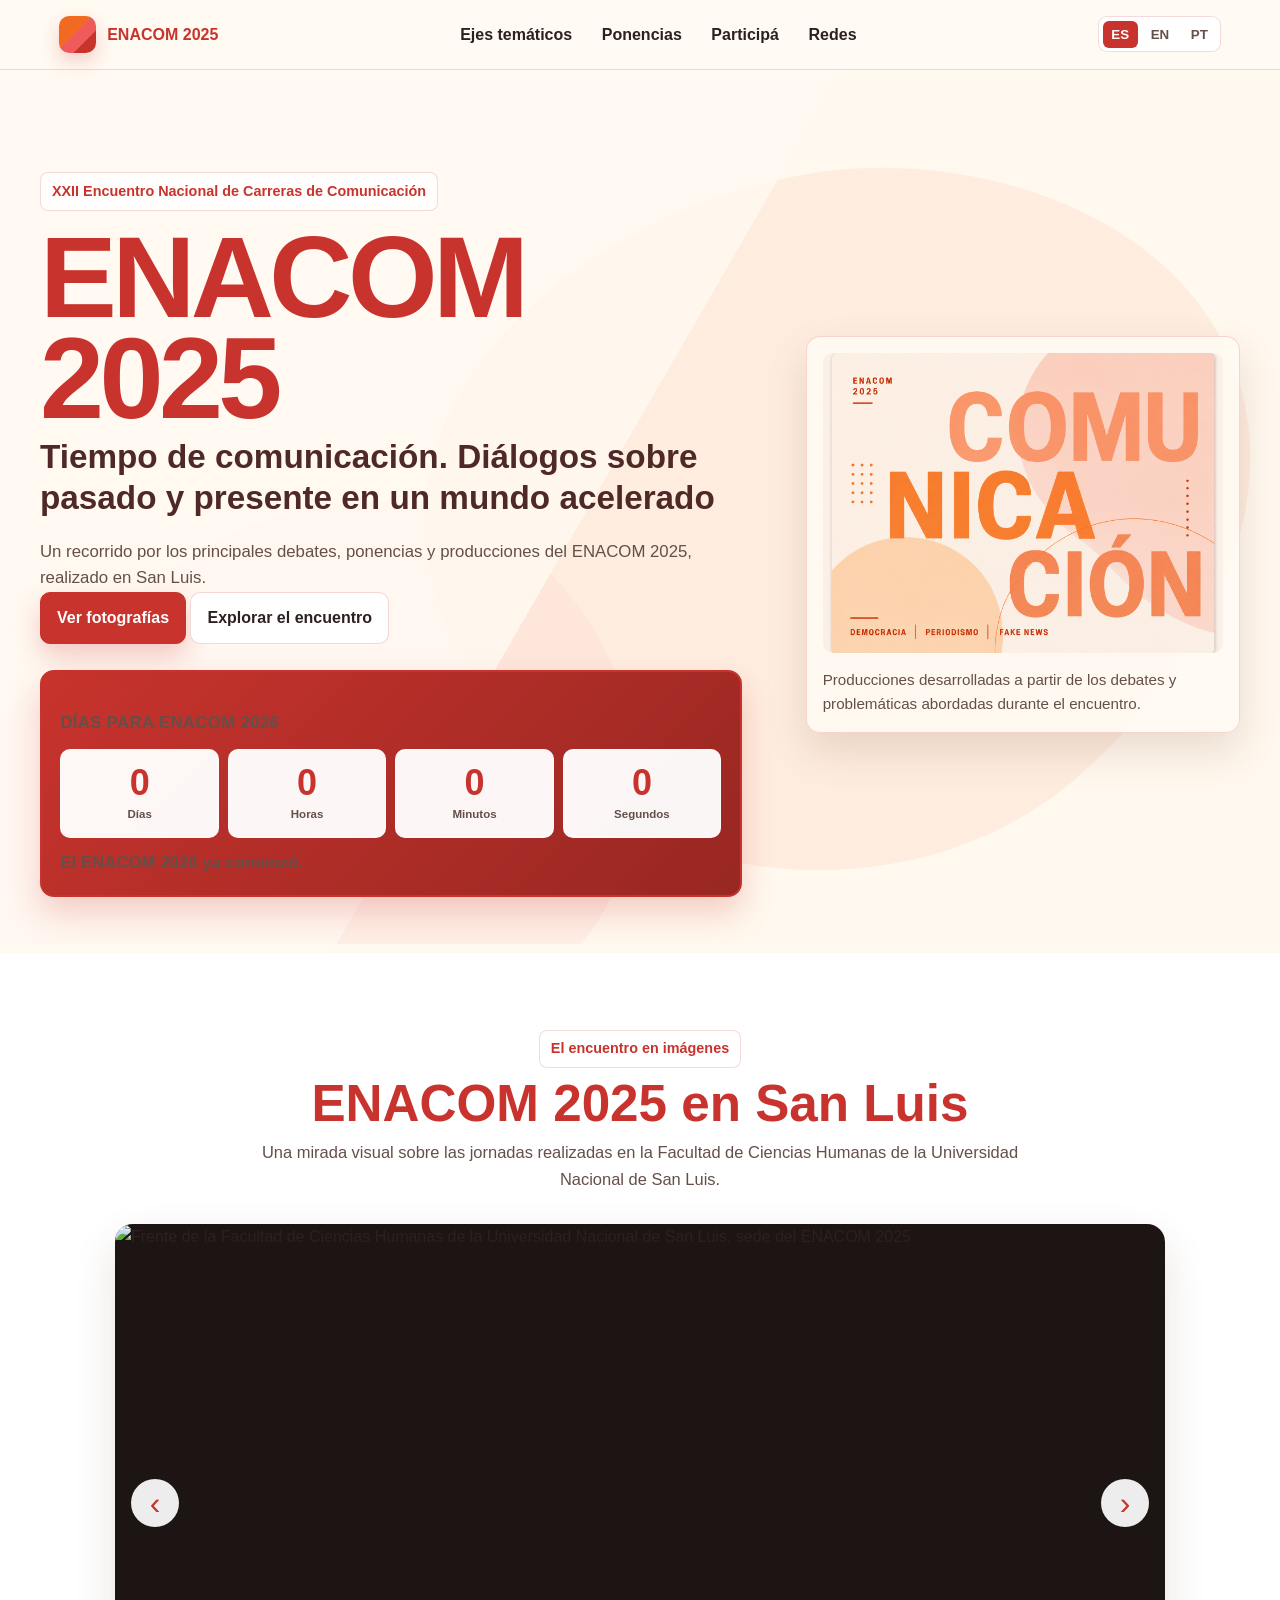
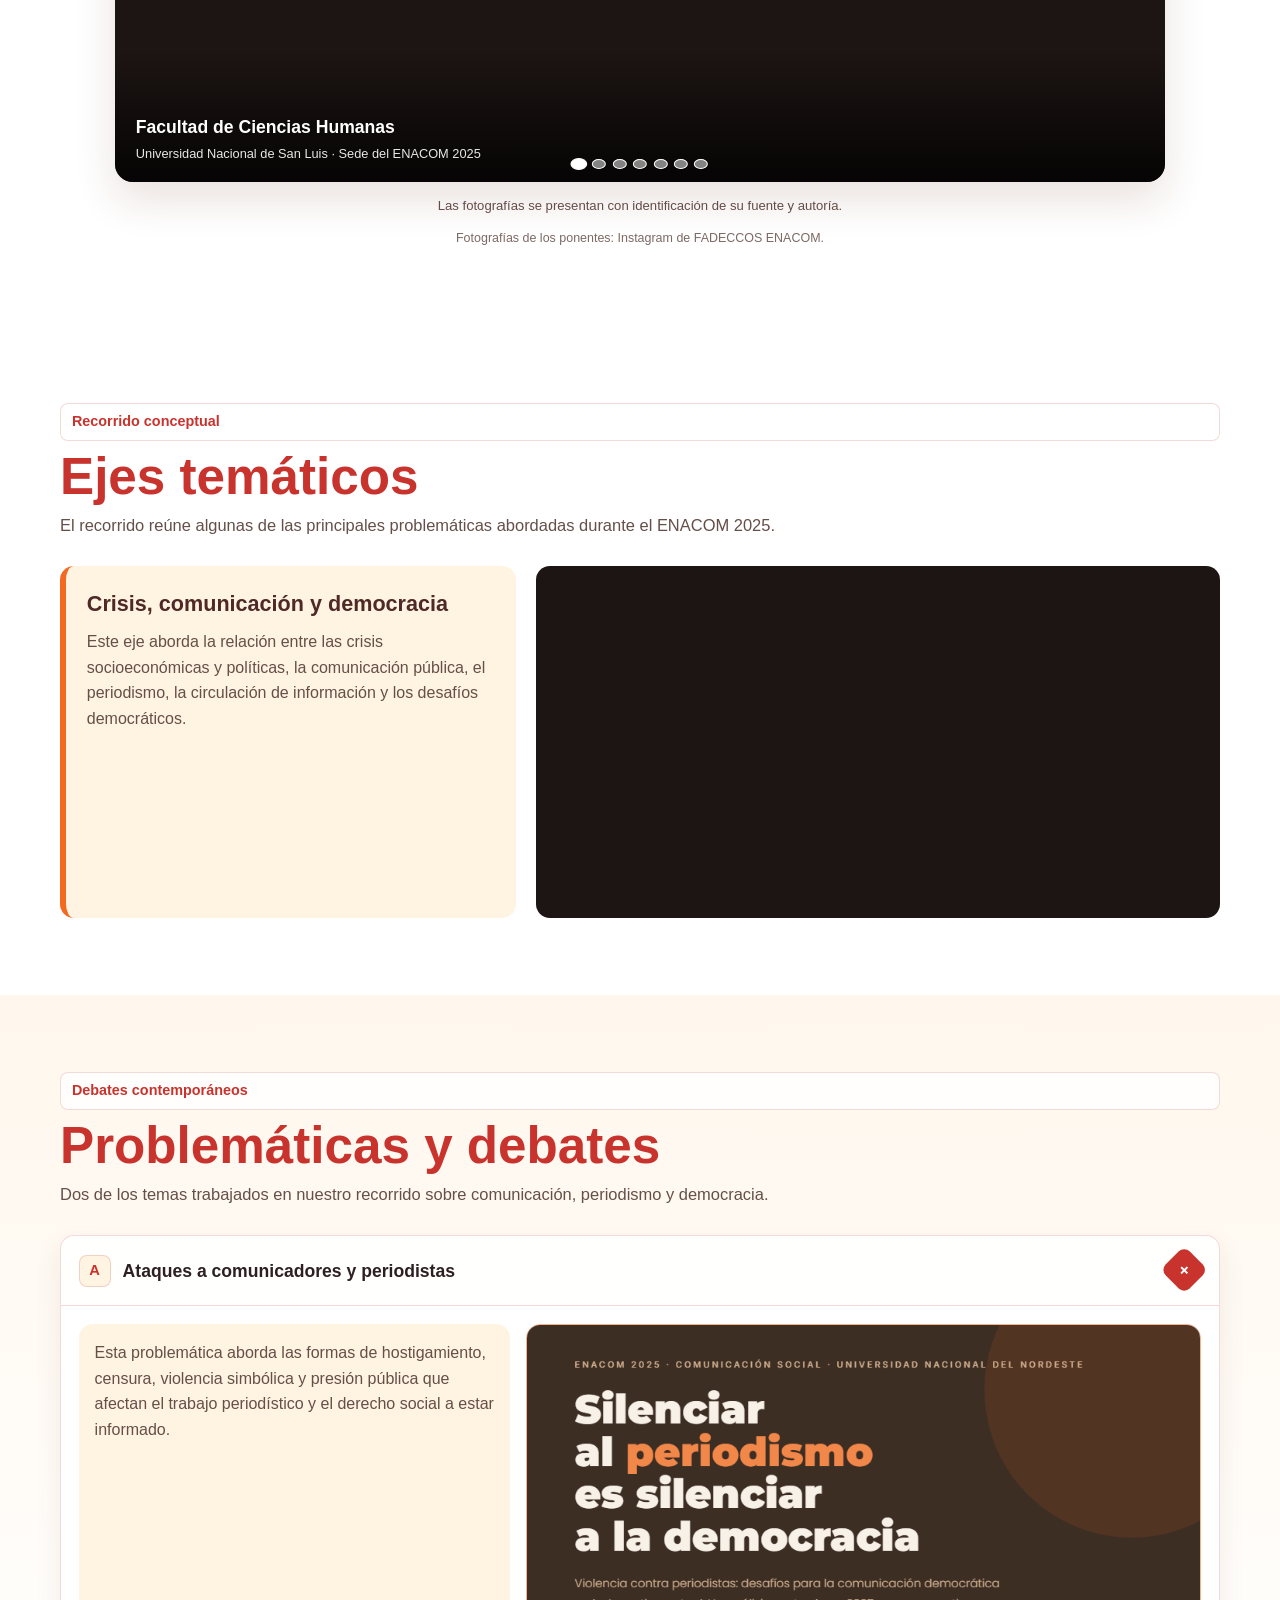
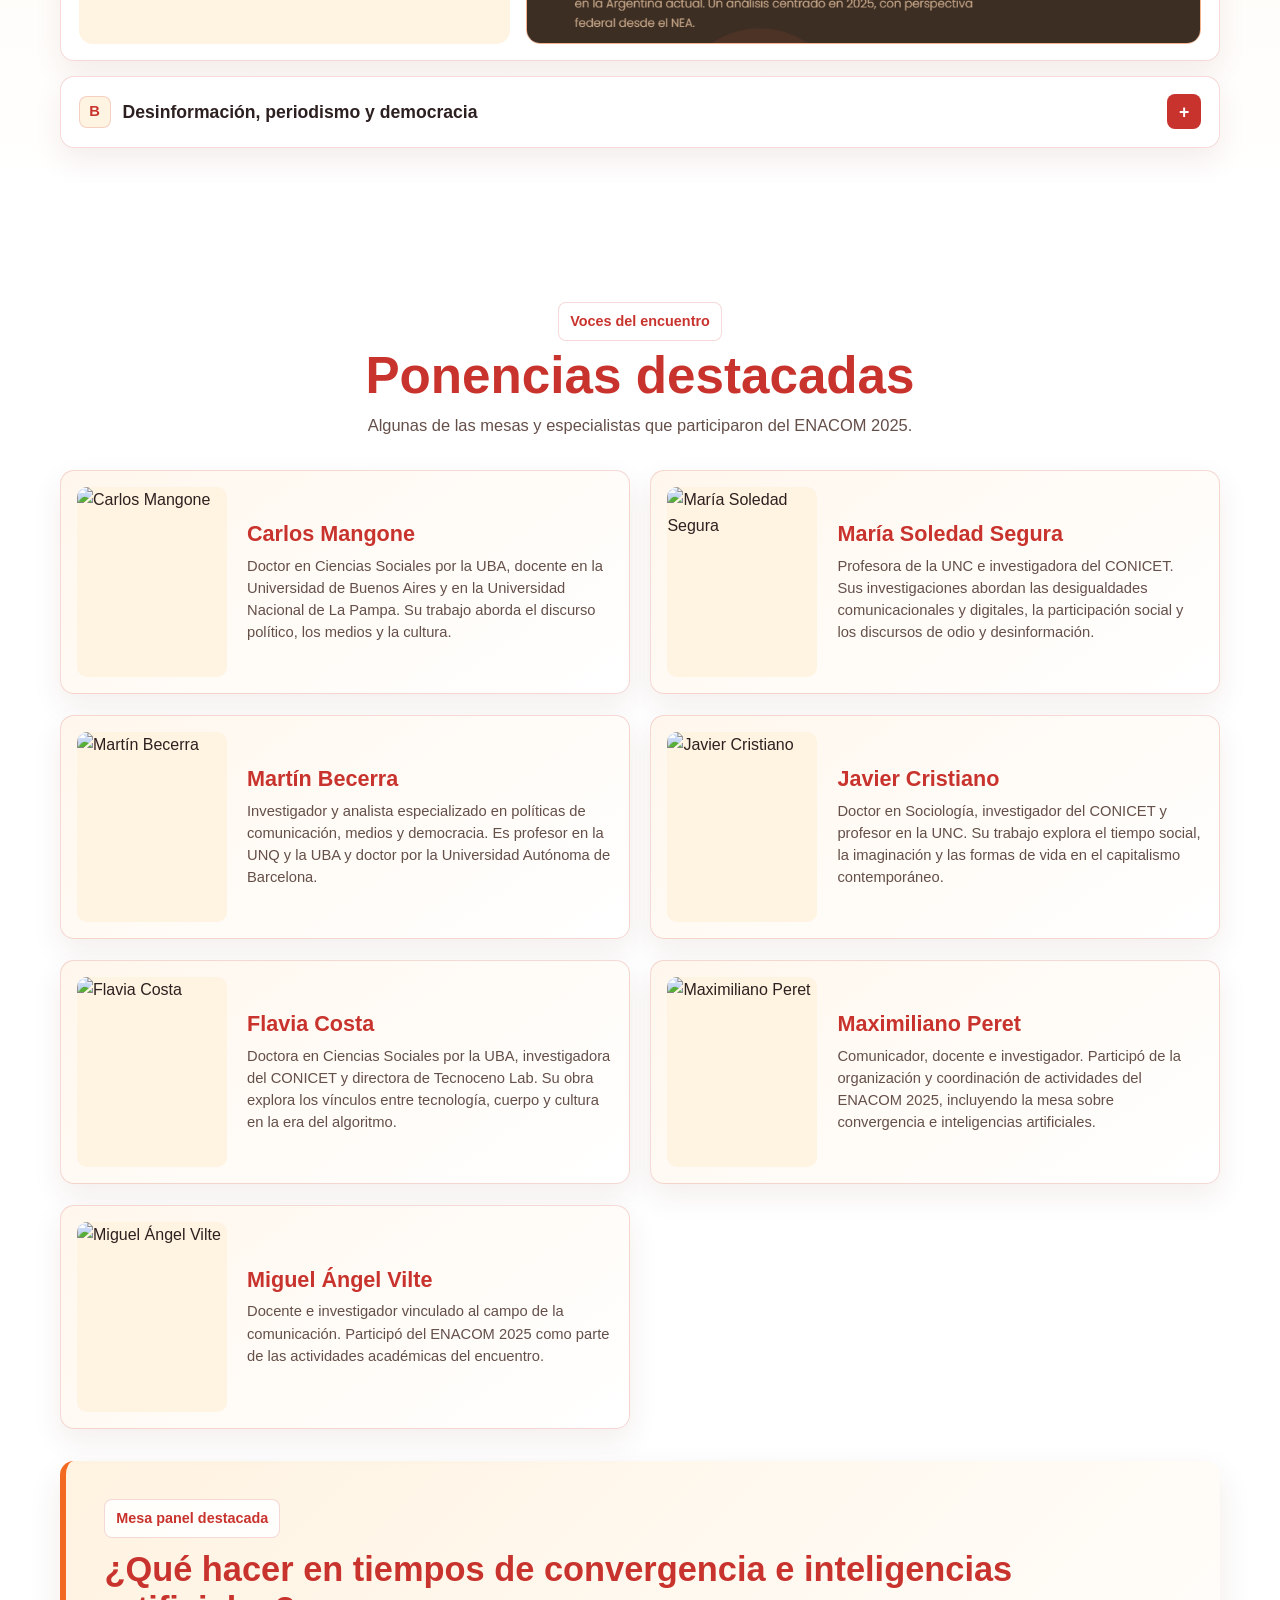
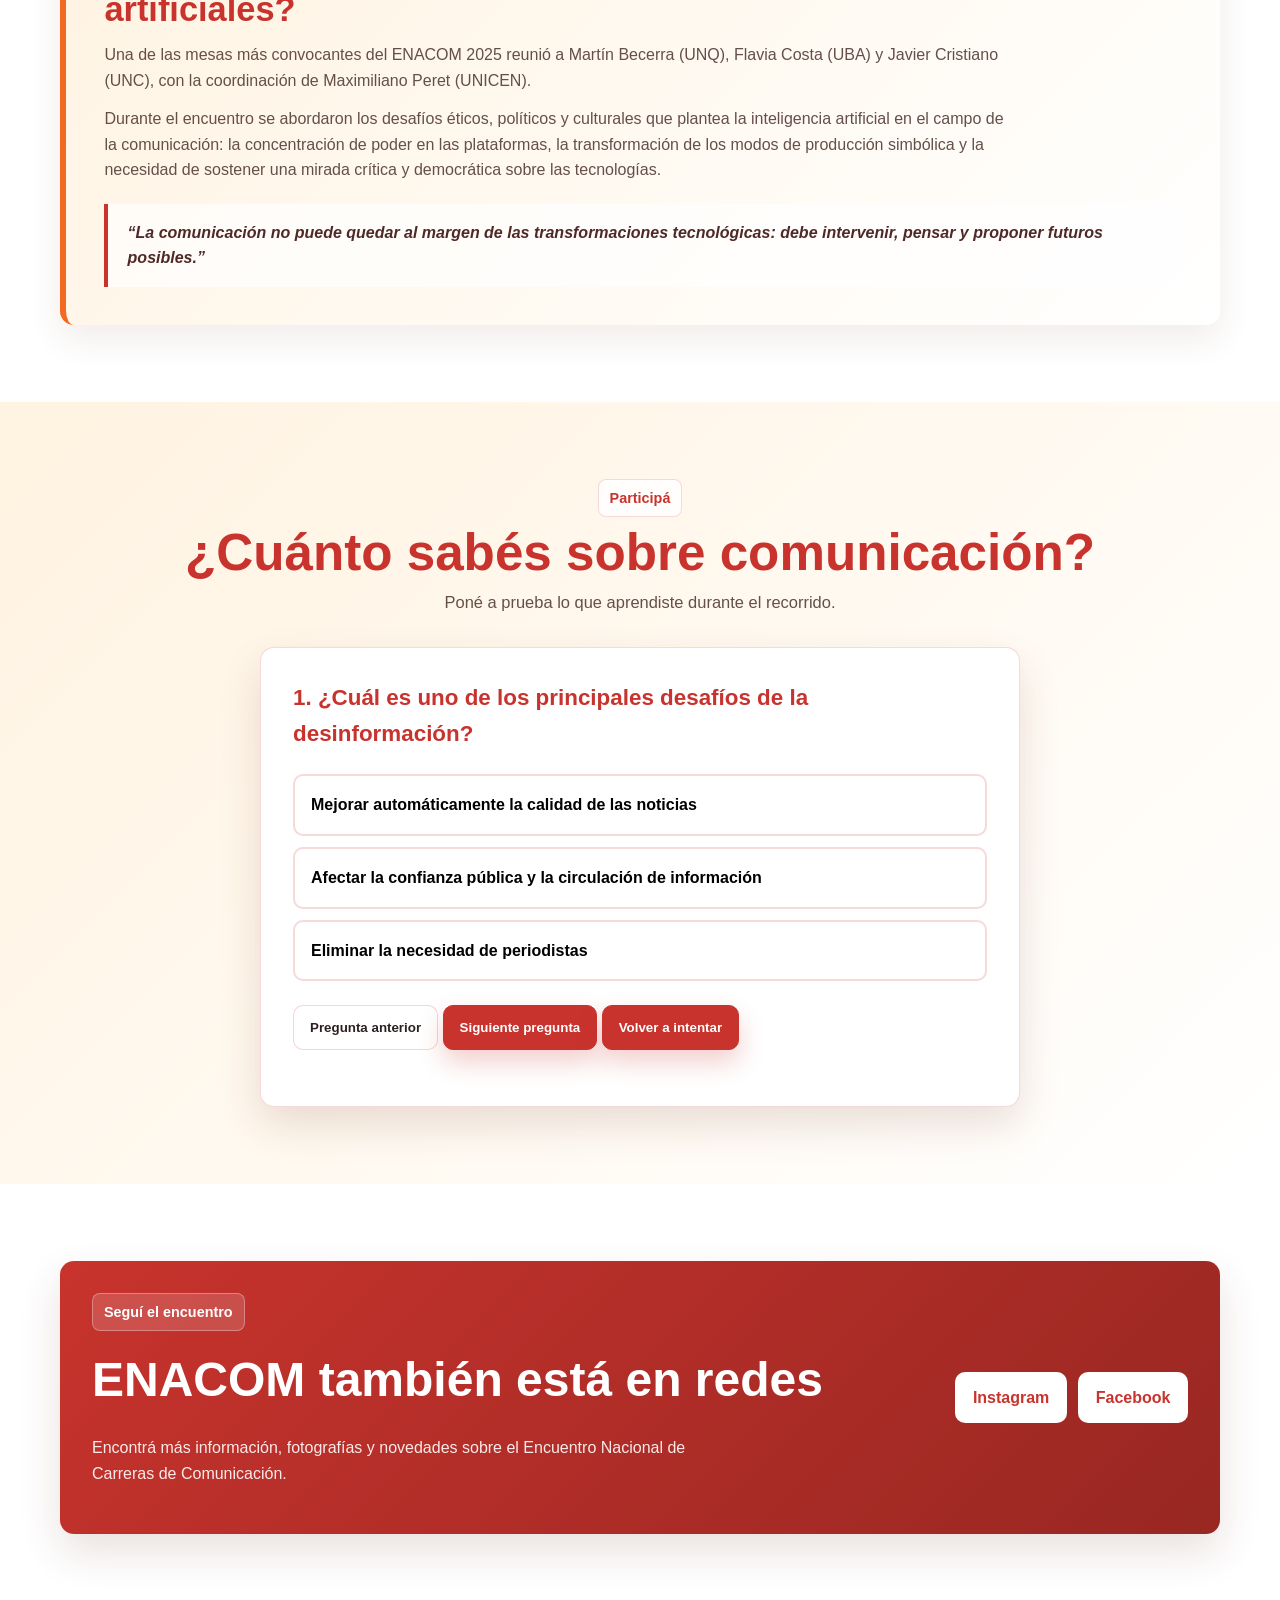
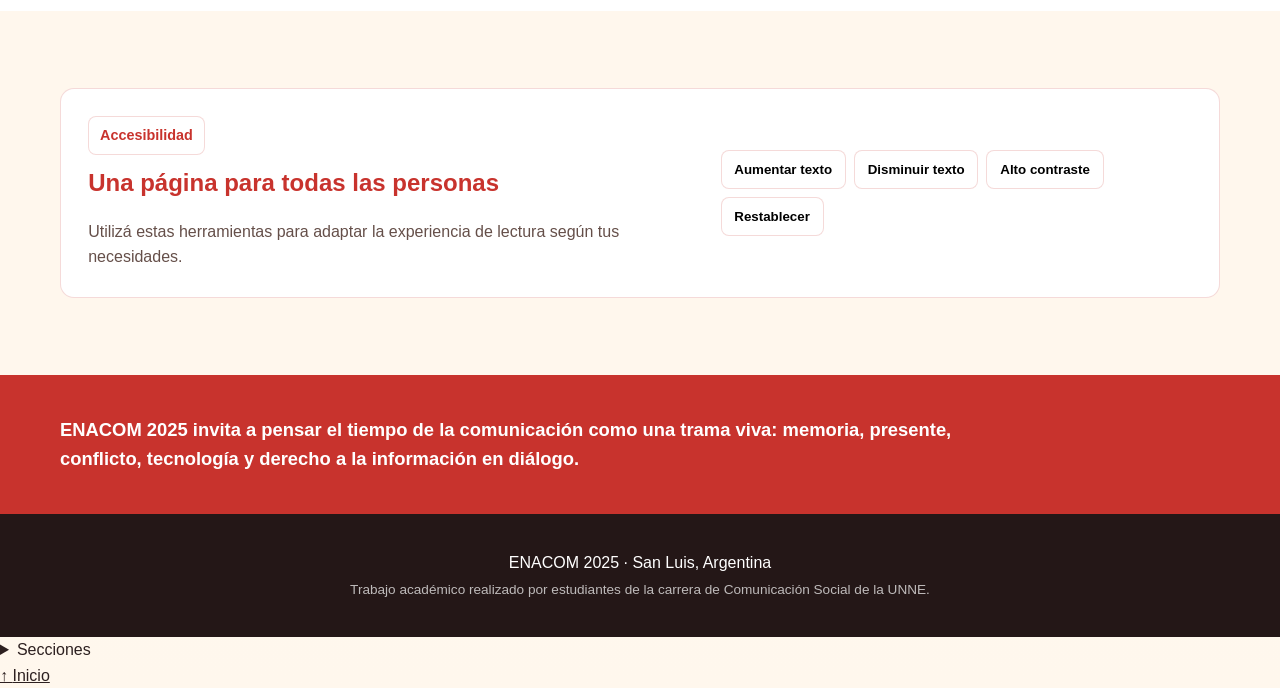
==== commit 2f23a6f2: "Update index.html arreglo cuestionario" ====
--- a/index.html
+++ b/index.html
@@ -1154,18 +1154,16 @@
           <div id="quiz-container"></div>
 
 
-          <button
-            id="quiz-next"
-            class="button primary quiz-button"
-            type="button"
-            data-i18n="nextQuestion"
-          >
-            Siguiente pregunta
-          </button>
-
+          <div id="quiz-feedback" class="quiz-feedback" role="status" aria-live="polite" aria-atomic="true"></div>
+          <div class="quiz-actions">
+            <button id="quiz-previous" class="button secondary" type="button" disabled>Pregunta anterior</button>
+            <button id="quiz-next" class="button primary" type="button" disabled>Siguiente pregunta</button>
+            <button id="quiz-restart" class="button primary" type="button" hidden>Volver a intentar</button>
+          </div>
 
           <div
             id="quiz-result"
+            tabindex="-1"
             class="quiz-result"
             aria-live="polite"
           ></div>
@@ -1203,7 +1201,7 @@
 
 
             <h2 data-i18n="socialTitle">
-              ENACOM también está en redes
+              ENACOM también está en redes sociales
             </h2>
 
 
@@ -1380,5 +1378,21 @@
 
   <script src="script.js"></script>
 
+  <div class="floating-navigation">
+    <details class="quick-navigation">
+      <summary data-i18n="navSections">Secciones</summary>
+      <nav aria-label="Accesos rápidos">
+        <a href="#inicio" data-i18n="navHome">Inicio</a>
+        <a href="#galeria" data-i18n="navGallery">Galería</a>
+        <a href="#ejes" data-i18n="navEjes">Ejes temáticos</a>
+        <a href="#problematicas" data-i18n="navProblems">Problemáticas</a>
+        <a href="#referentes" data-i18n="navPonencias">Ponencias</a>
+        <a href="#interactivo" data-i18n="navInteractivo">Participá</a>
+        <a href="#redes" data-i18n="navRedes">Redes</a>
+      </nav>
+    </details>
+    <a class="back-to-top" href="#inicio">↑ <span data-i18n="navHome">Inicio</span></a>
+  </div>
+
 </body>
 </html>
--- a/estilos.css
+++ b/estilos.css
@@ -425,29 +425,86 @@
   font-size: 1.05rem;
 }
 
-.hero-actions {
-  display: flex;
-
-  flex-wrap: wrap;
-
-  gap: 0.8rem;
-
-  margin-top: 1.6rem;
-}
-
 .countdown {
   max-width: 45rem;
   margin-top: 1.6rem;
   padding: 1.15rem;
   border: 2px solid var(--red);
   border-radius: var(--radius);
-  background:
-    linear-gradient(
-      135deg,
-      var(--red),
-      var(--dark-red)
-    );
+  background: linear-gradient(
+    135deg,
+    var(--red),
+    var(--dark-red)
+  );
   box-shadow: 0 16px 32px rgba(200, 51, 45, 0.22);
+}
+
+.countdown-title,
+.countdown-status {
+  margin: 0;
+  color: white;
+  font-weight: 800;
+}
+
+.countdown-title {
+  color: var(--cream);
+  font-size: 1.15rem;
+  letter-spacing: 0.02em;
+  text-transform: uppercase;
+}
+
+.countdown-grid {
+  display: grid;
+  grid-template-columns: repeat(4, minmax(0, 1fr));
+  gap: 0.55rem;
+  margin-top: 0.75rem;
+}
+
+.countdown-unit {
+  padding: 0.8rem 0.35rem;
+  border: 1px solid rgba(255, 255, 255, 0.65);
+  border-radius: 10px;
+  background: rgba(255, 255, 255, 0.96);
+  text-align: center;
+}
+
+.countdown-unit strong,
+.countdown-unit span {
+  display: block;
+}
+
+.countdown-unit strong {
+  color: var(--red);
+  font-size: clamp(1.6rem, 3vw, 2.25rem);
+  line-height: 1.1;
+}
+
+.countdown-unit span {
+  margin-top: 0.2rem;
+  color: var(--muted);
+  font-size: 0.72rem;
+  font-weight: 800;
+}
+
+.countdown-status:not(:empty) {
+  margin-top: 0.75rem;
+}
+
+body.high-contrast .countdown {
+  border-color: #000000;
+  background: #ffffff;
+  box-shadow: none;
+}
+
+body.high-contrast .countdown-title,
+body.high-contrast .countdown-status,
+body.high-contrast .countdown-unit strong,
+body.high-contrast .countdown-unit span {
+  color: #000000;
+}
+
+body.high-contrast .countdown-unit {
+  border-color: #000000;
 }
 
 .countdown-title,
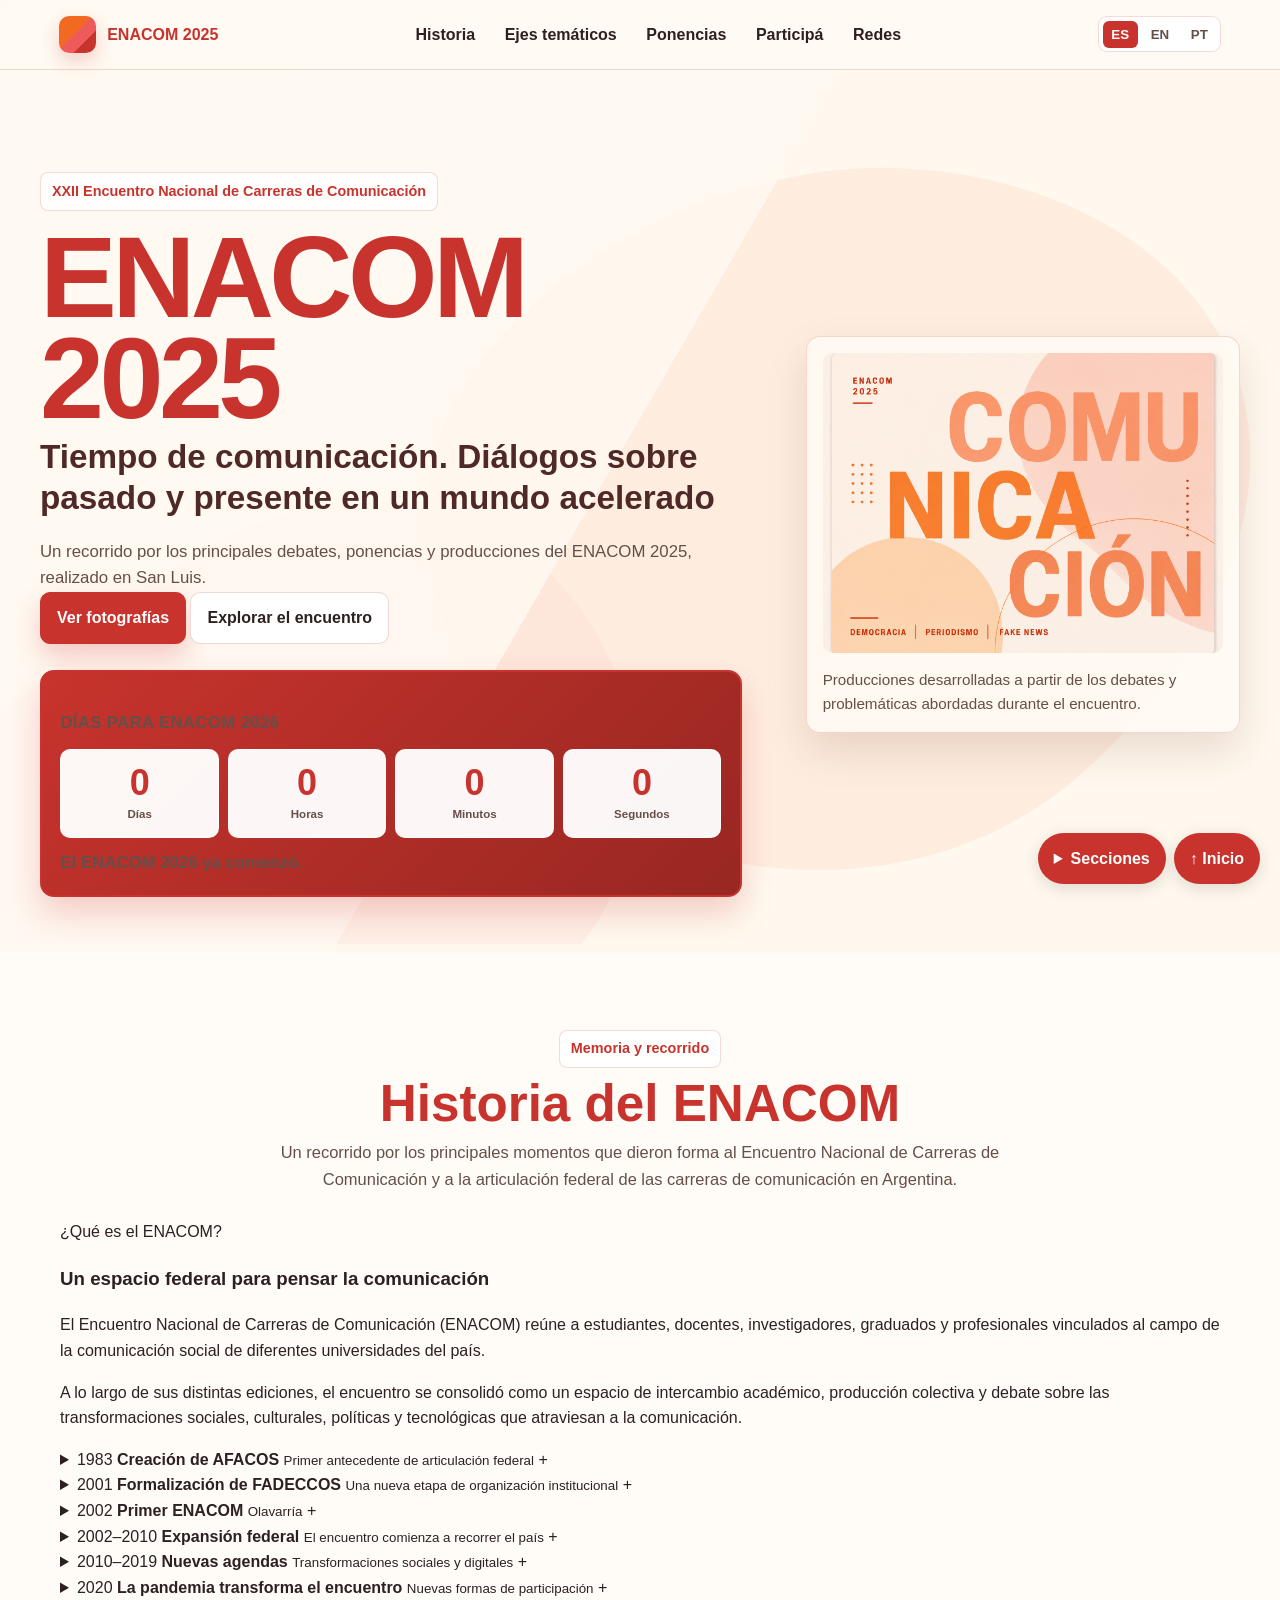
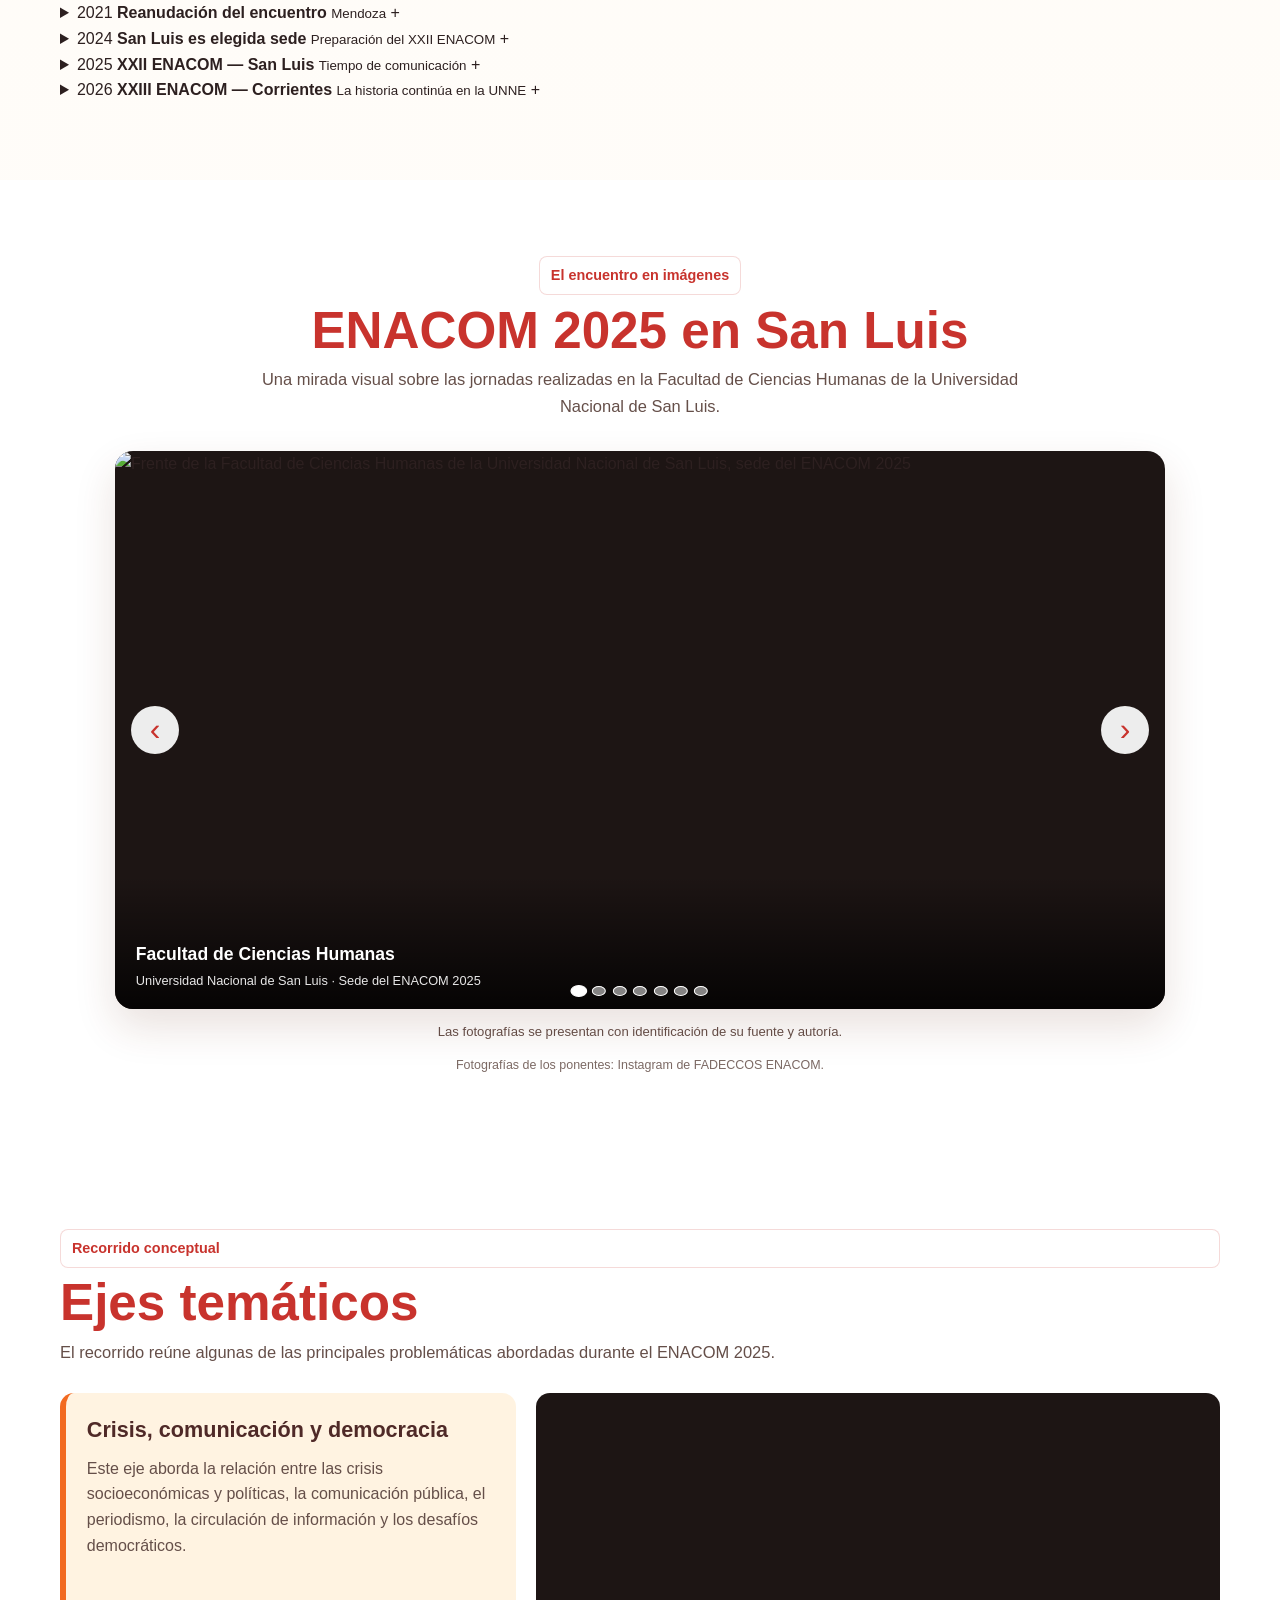
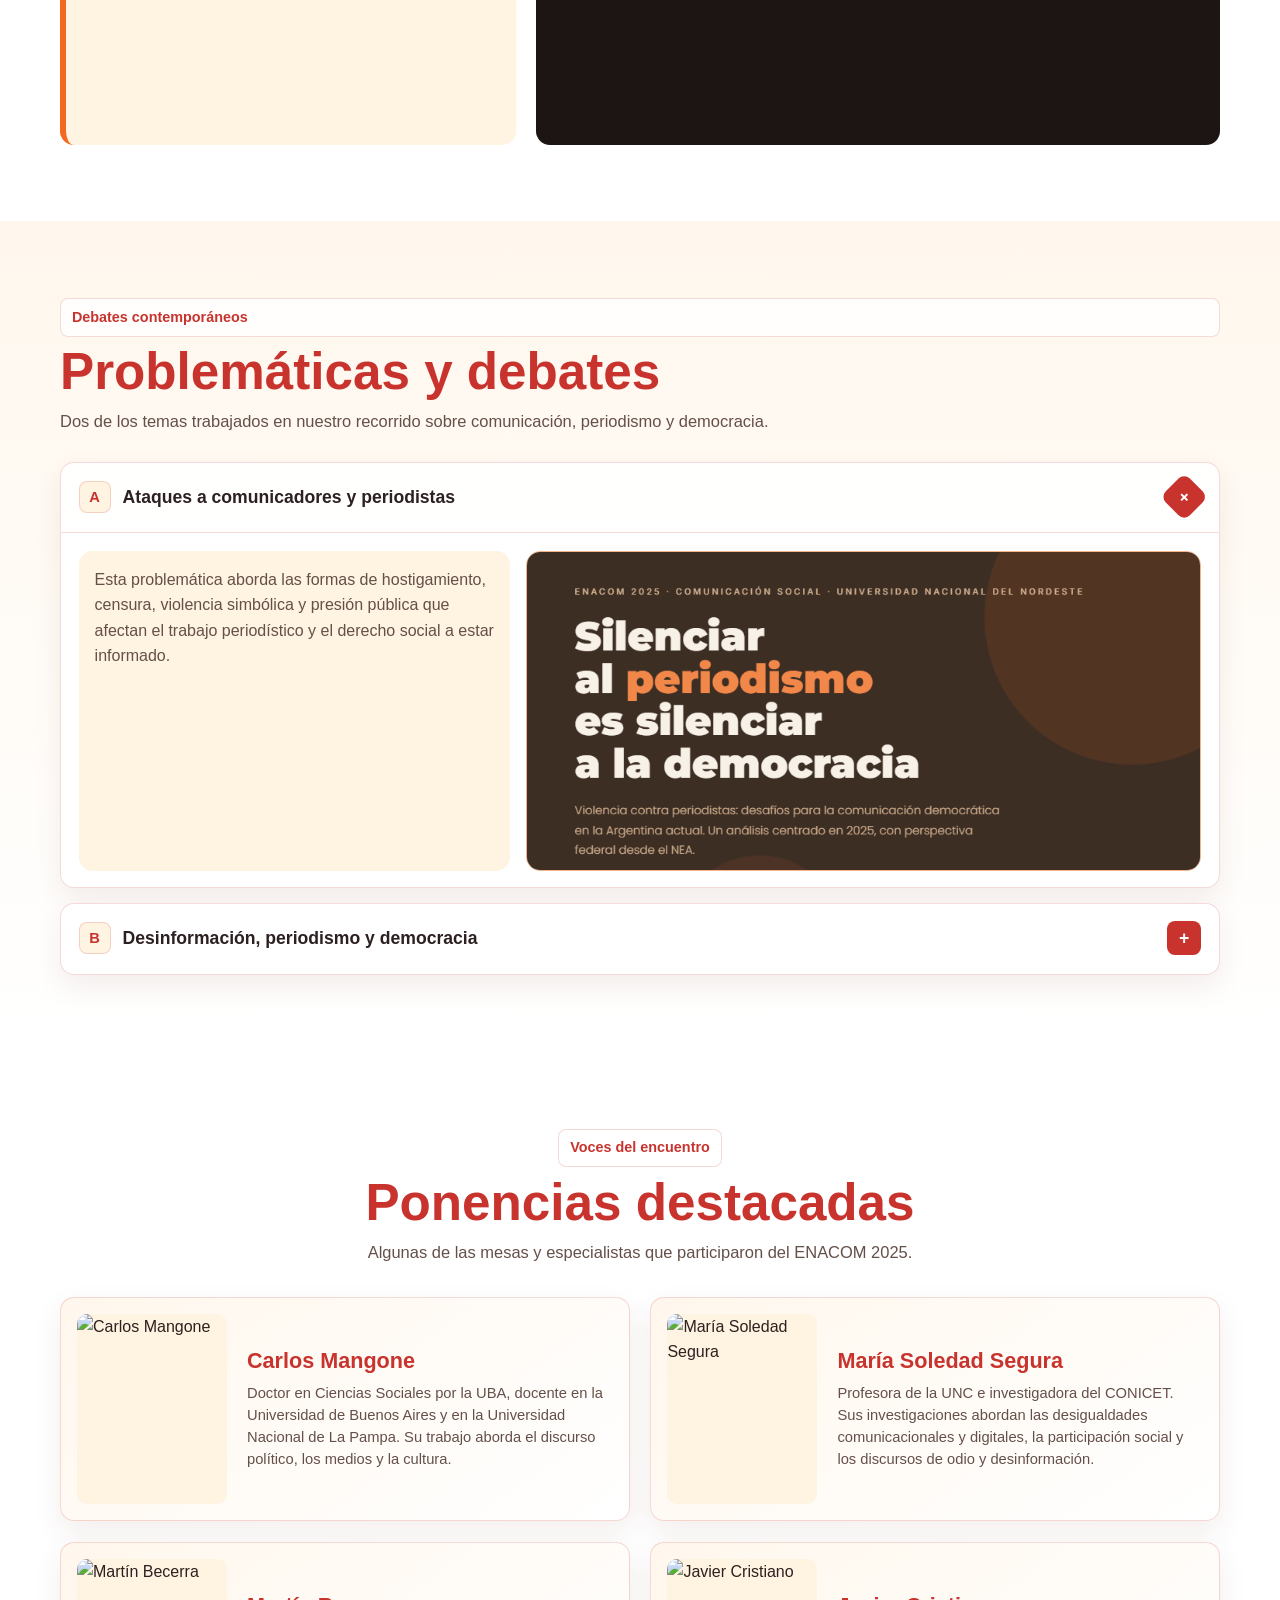
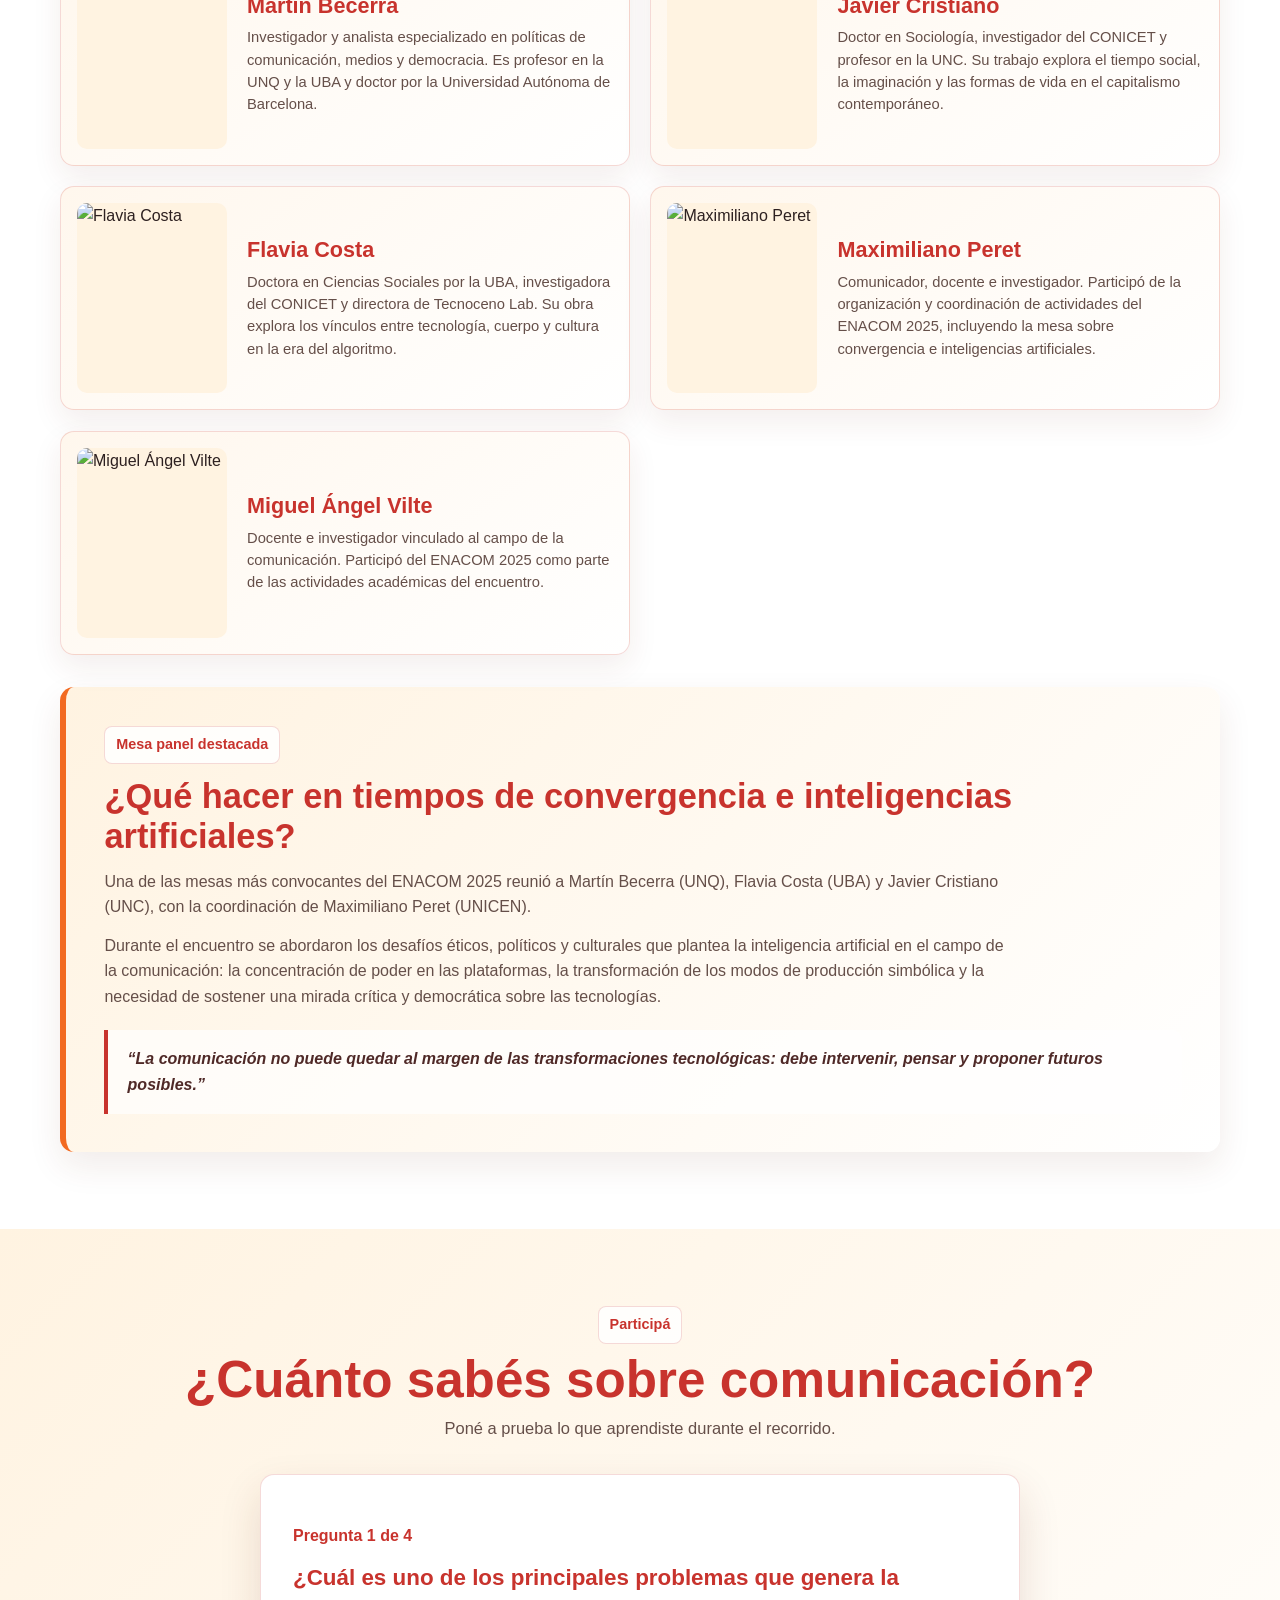
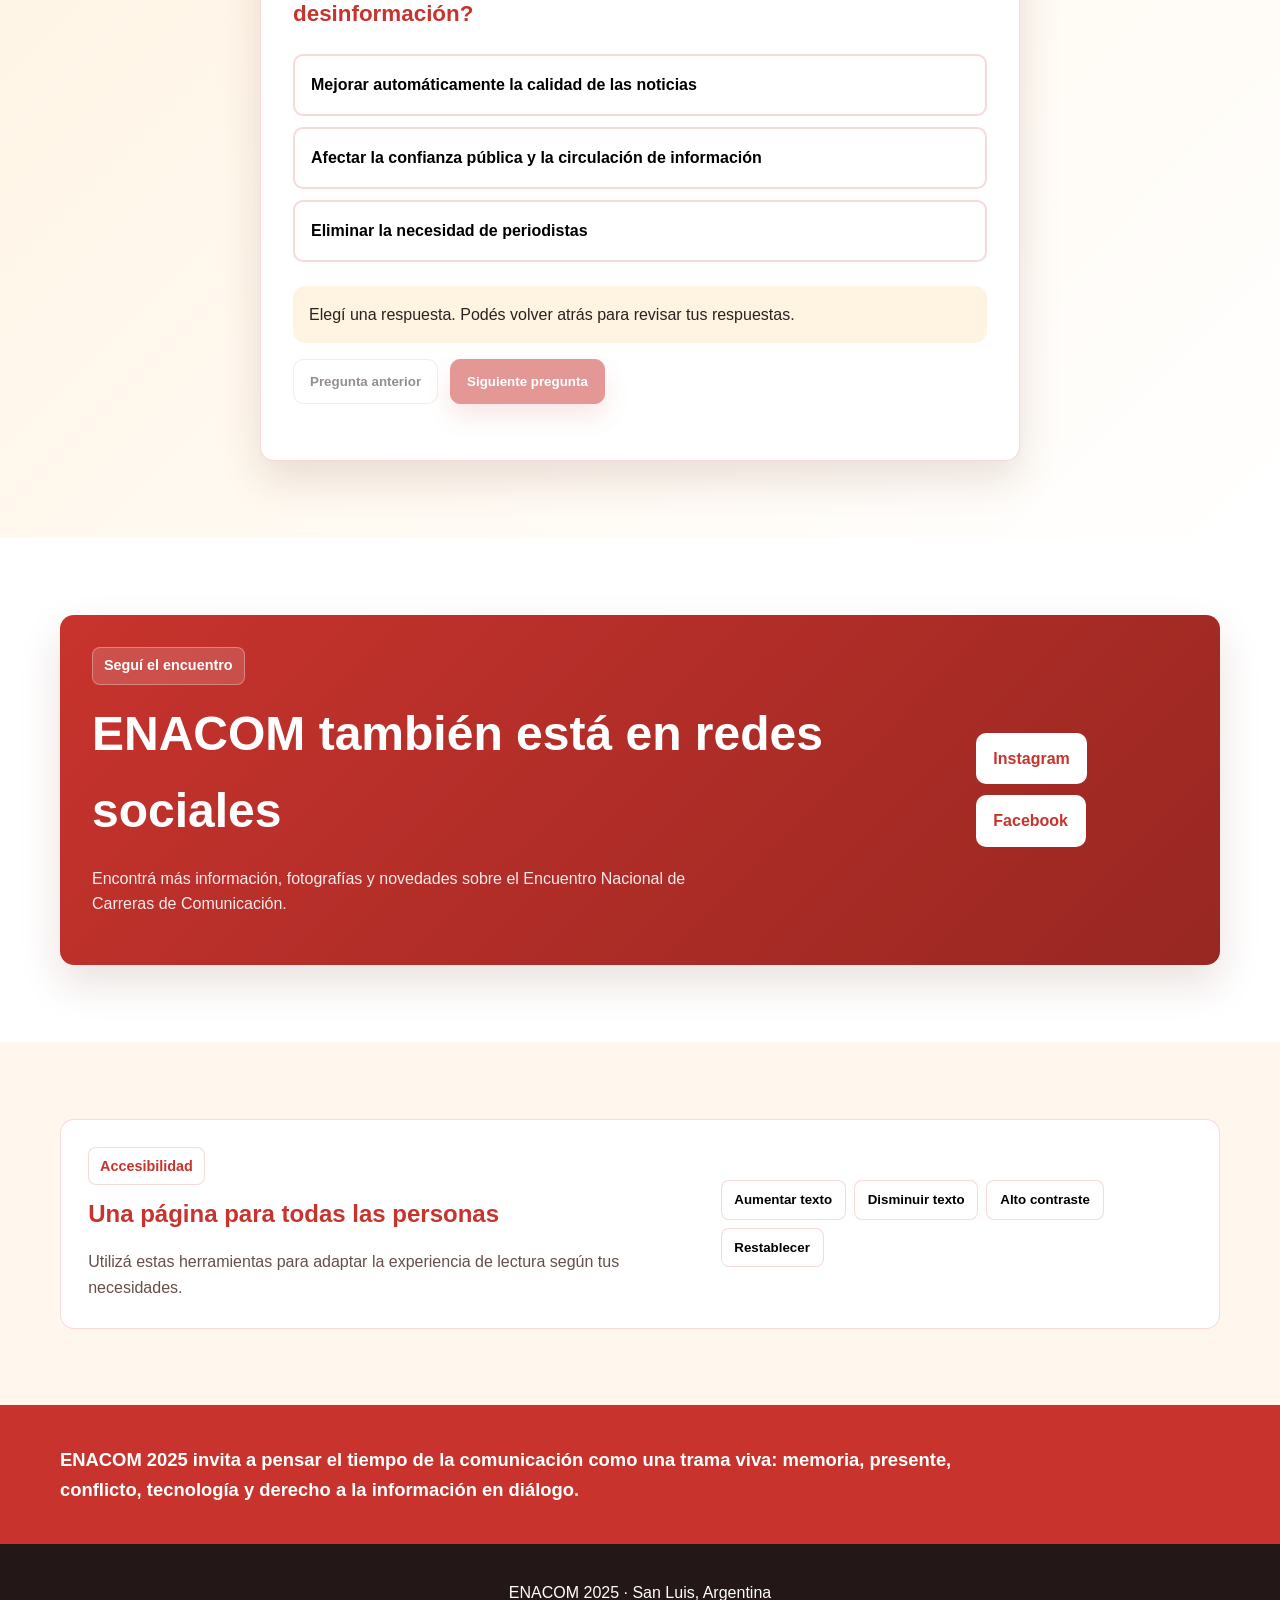
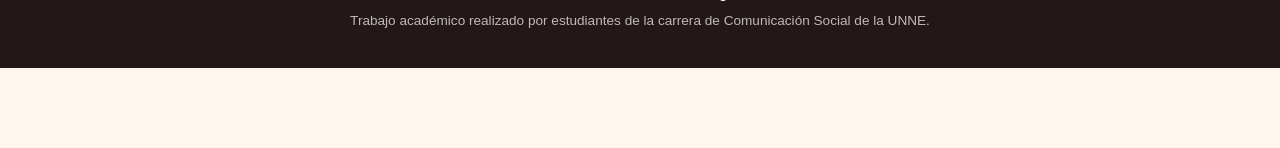
==== commit 19c168c5: "historia enacom" ====
--- a/index.html
+++ b/index.html
@@ -50,6 +50,13 @@
 
 
       <div class="nav-links">
+
+        <a
+          href="#historia"
+          data-i18n="navHistory"
+        >
+          Historia
+        </a>
 
         <a
           href="#ejes"
@@ -247,6 +254,392 @@
     </section>
 
 
+    <!-- ===================================================
+         HISTORIA DEL ENACOM
+    ==================================================== -->
+
+    <section
+      class="history-section"
+      id="historia"
+      aria-labelledby="history-title"
+    >
+
+      <div class="section-wrap">
+
+        <div class="section-title center">
+
+          <span
+            class="kicker"
+            data-i18n="historyKicker"
+          >
+            Memoria y recorrido
+          </span>
+
+          <h2
+            id="history-title"
+            data-i18n="historyTitle"
+          >
+            Historia del ENACOM
+          </h2>
+
+          <p data-i18n="historyLead">
+            Un recorrido por los principales momentos que dieron forma
+            al Encuentro Nacional de Carreras de Comunicación y a la
+            articulación federal de las carreras de comunicación en Argentina.
+          </p>
+
+        </div>
+
+
+        <!-- ¿QUÉ ES ENACOM? -->
+
+        <div class="history-intro">
+
+          <span
+            class="history-intro-label"
+            data-i18n="historyWhatLabel"
+          >
+            ¿Qué es el ENACOM?
+          </span>
+
+          <h3 data-i18n="historyWhatTitle">
+            Un espacio federal para pensar la comunicación
+          </h3>
+
+          <p data-i18n="historyWhatP1">
+            El Encuentro Nacional de Carreras de Comunicación (ENACOM)
+            reúne a estudiantes, docentes, investigadores, graduados y
+            profesionales vinculados al campo de la comunicación social
+            de diferentes universidades del país.
+          </p>
+
+          <p data-i18n="historyWhatP2">
+            A lo largo de sus distintas ediciones, el encuentro se consolidó
+            como un espacio de intercambio académico, producción colectiva
+            y debate sobre las transformaciones sociales, culturales,
+            políticas y tecnológicas que atraviesan a la comunicación.
+          </p>
+
+        </div>
+
+
+        <!-- LÍNEA HISTÓRICA -->
+
+        <div class="history-timeline">
+
+          <details class="history-item">
+            <summary>
+              <span class="history-year">1983</span>
+              <span class="history-summary-text">
+                <strong data-i18n="history1983Title">Creación de AFACOS</strong>
+                <small data-i18n="history1983Sub">Primer antecedente de articulación federal</small>
+              </span>
+              <span class="history-icon" aria-hidden="true">+</span>
+            </summary>
+
+            <div class="history-content">
+              <p data-i18n="history1983P1">
+                Se crea la Asociación Federal de Carreras de Comunicación
+                Social (AFACOS), en el contexto del retorno de la democracia
+                en Argentina.
+              </p>
+              <p data-i18n="history1983P2">
+                La organización buscó fortalecer el vínculo entre las
+                carreras de comunicación del país mediante el intercambio
+                académico, la investigación, la reflexión crítica sobre
+                los medios y la formación profesional.
+              </p>
+              <p data-i18n="history1983P3">
+                Su creación sentó una de las bases para la posterior
+                conformación de FADECCOS y el desarrollo del ENACOM.
+              </p>
+            </div>
+          </details>
+
+
+          <details class="history-item">
+            <summary>
+              <span class="history-year">2001</span>
+              <span class="history-summary-text">
+                <strong data-i18n="history2001Title">Formalización de FADECCOS</strong>
+                <small data-i18n="history2001Sub">Una nueva etapa de organización institucional</small>
+              </span>
+              <span class="history-icon" aria-hidden="true">+</span>
+            </summary>
+
+            <div class="history-content">
+              <p data-i18n="history2001P1">
+                Se consolida la Federación Argentina de Carreras de
+                Comunicación Social (FADECCOS), continuando el proceso
+                iniciado por AFACOS.
+              </p>
+              <p data-i18n="history2001P2">
+                La federación permitió ampliar la representación de las
+                carreras de comunicación, fortalecer el intercambio entre
+                universidades e impulsar investigaciones y encuentros
+                nacionales vinculados al campo.
+              </p>
+            </div>
+          </details>
+
+
+          <details class="history-item">
+            <summary>
+              <span class="history-year">2002</span>
+              <span class="history-summary-text">
+                <strong data-i18n="history2002Title">Primer ENACOM</strong>
+                <small data-i18n="history2002Sub">Olavarría</small>
+              </span>
+              <span class="history-icon" aria-hidden="true">+</span>
+            </summary>
+
+            <div class="history-content">
+              <p data-i18n="history2002P1">
+                En la ciudad de Olavarría se realiza el primer Encuentro
+                Nacional de Carreras de Comunicación.
+              </p>
+              <p data-i18n="history2002P2">
+                El encuentro surge como un espacio destinado a reunir
+                estudiantes, docentes, investigadores y graduados de
+                comunicación social de distintos puntos del país.
+              </p>
+              <p data-i18n="history2002P3">
+                A partir de esta primera edición comienzan a desarrollarse
+                debates sobre medios, periodismo, políticas de comunicación,
+                cultura, educación y tecnologías.
+              </p>
+            </div>
+          </details>
+
+
+          <details class="history-item">
+            <summary>
+              <span class="history-year">2002–2010</span>
+              <span class="history-summary-text">
+                <strong data-i18n="history0210Title">Expansión federal</strong>
+                <small data-i18n="history0210Sub">El encuentro comienza a recorrer el país</small>
+              </span>
+              <span class="history-icon" aria-hidden="true">+</span>
+            </summary>
+
+            <div class="history-content">
+              <p data-i18n="history0210P1">
+                Durante sus primeras ediciones, el ENACOM comienza a
+                desarrollarse en distintas provincias argentinas,
+                profundizando su carácter federal.
+              </p>
+              <p data-i18n="history0210P2">
+                Crece la participación de estudiantes e investigadores,
+                aparecen nuevas discusiones vinculadas con internet y
+                comunicación digital y se incorporan producciones
+                audiovisuales y multimediales.
+              </p>
+              <p data-i18n="history0210P3">
+                El encuentro comienza a consolidarse no solamente como
+                un espacio de exposición académica, sino también como
+                un lugar de producción colectiva de conocimientos.
+              </p>
+            </div>
+          </details>
+
+
+          <details class="history-item">
+            <summary>
+              <span class="history-year">2010–2019</span>
+              <span class="history-summary-text">
+                <strong data-i18n="history1019Title">Nuevas agendas</strong>
+                <small data-i18n="history1019Sub">Transformaciones sociales y digitales</small>
+              </span>
+              <span class="history-icon" aria-hidden="true">+</span>
+            </summary>
+
+            <div class="history-content">
+              <p data-i18n="history1019P1">
+                Las transformaciones tecnológicas y sociales amplían
+                progresivamente los debates presentes en el encuentro.
+              </p>
+              <p data-i18n="history1019P2">
+                Redes sociales, convergencia digital, desinformación,
+                comunicación política, derechos comunicacionales,
+                comunicación y género y democratización de la palabra
+                comienzan a ocupar un lugar central.
+              </p>
+              <p data-i18n="history1019P3">
+                El ENACOM acompaña así las transformaciones del campo
+                profesional y académico de la comunicación.
+              </p>
+            </div>
+          </details>
+
+
+          <details class="history-item">
+            <summary>
+              <span class="history-year">2020</span>
+              <span class="history-summary-text">
+                <strong data-i18n="history2020Title">La pandemia transforma el encuentro</strong>
+                <small data-i18n="history2020Sub">Nuevas formas de participación</small>
+              </span>
+              <span class="history-icon" aria-hidden="true">+</span>
+            </summary>
+
+            <div class="history-content">
+              <p data-i18n="history2020P1">
+                La pandemia de COVID-19 modifica las actividades
+                académicas presenciales y obliga a transformar las
+                dinámicas de intercambio.
+              </p>
+              <p data-i18n="history2020P2">
+                La virtualidad, las plataformas digitales y las nuevas
+                formas de circulación de contenidos adquieren un papel
+                todavía más importante dentro del campo de la comunicación.
+              </p>
+            </div>
+          </details>
+
+
+          <details class="history-item">
+            <summary>
+              <span class="history-year">2021</span>
+              <span class="history-summary-text">
+                <strong data-i18n="history2021Title">Reanudación del encuentro</strong>
+                <small data-i18n="history2021Sub">Mendoza</small>
+              </span>
+              <span class="history-icon" aria-hidden="true">+</span>
+            </summary>
+
+            <div class="history-content">
+              <p data-i18n="history2021P1">
+                El ENACOM vuelve a encontrarse presencialmente en Mendoza
+                luego del período más crítico de la pandemia.
+              </p>
+              <p data-i18n="history2021P2">
+                Los debates incorporan con mayor fuerza cuestiones como
+                la virtualización de la vida cotidiana, la sobreinformación,
+                las noticias falsas y el papel de los medios durante
+                situaciones de crisis.
+              </p>
+            </div>
+          </details>
+
+
+          <details class="history-item">
+            <summary>
+              <span class="history-year">2024</span>
+              <span class="history-summary-text">
+                <strong data-i18n="history2024Title">San Luis es elegida sede</strong>
+                <small data-i18n="history2024Sub">Preparación del XXII ENACOM</small>
+              </span>
+              <span class="history-icon" aria-hidden="true">+</span>
+            </summary>
+
+            <div class="history-content">
+              <p data-i18n="history2024P1">
+                En septiembre de 2024, la Asamblea de FADECCOS aprueba
+                la candidatura de la Facultad de Ciencias Humanas de la
+                Universidad Nacional de San Luis como sede del ENACOM 2025.
+              </p>
+              <p data-i18n="history2024P2">
+                La elección da continuidad al carácter federal del encuentro
+                y reconoce la trayectoria académica de la carrera de
+                Comunicación Social de la universidad.
+              </p>
+            </div>
+          </details>
+
+
+          <details class="history-item">
+            <summary>
+              <span class="history-year">2025</span>
+              <span class="history-summary-text">
+                <strong data-i18n="history2025Title">XXII ENACOM — San Luis</strong>
+                <small data-i18n="history2025Sub">Tiempo de comunicación</small>
+              </span>
+              <span class="history-icon" aria-hidden="true">+</span>
+            </summary>
+
+            <div class="history-content">
+              <p data-i18n="history2025P1">
+                Los días 5, 6 y 7 de noviembre de 2025, la Universidad
+                Nacional de San Luis fue sede del XXII Encuentro Nacional
+                de Carreras de Comunicación.
+              </p>
+              <p data-i18n="history2025P2">
+                Bajo el lema “Tiempo de comunicación. Diálogos sobre pasado
+                y presente en un mundo acelerado”, la edición puso en diálogo
+                la trayectoria histórica del campo con las transformaciones
+                contemporáneas de la comunicación.
+              </p>
+              <p data-i18n="history2025P3">
+                Participaron estudiantes, docentes, investigadores,
+                comunicadores, extensionistas y profesionales provenientes
+                de diferentes provincias y países de América Latina.
+              </p>
+            </div>
+          </details>
+
+
+          <details class="history-item history-current">
+            <summary>
+              <span class="history-year">2026</span>
+              <span class="history-summary-text">
+                <strong data-i18n="history2026Title">XXIII ENACOM — Corrientes</strong>
+                <small data-i18n="history2026Sub">La historia continúa en la UNNE</small>
+              </span>
+              <span class="history-icon" aria-hidden="true">+</span>
+            </summary>
+
+            <div class="history-content">
+              <span
+                class="history-badge"
+                data-i18n="history2026Badge"
+              >
+                Próxima edición
+              </span>
+
+              <h3 data-i18n="history2026Heading">
+                Corrientes será sede del XXIII ENACOM
+              </h3>
+
+              <p data-i18n="history2026P1">
+                Los días 4, 5 y 6 de noviembre de 2026, la ciudad de
+                Corrientes recibirá el XXIII Encuentro Nacional de Carreras
+                de Comunicación.
+              </p>
+
+              <p data-i18n="history2026P2">
+                La sede será el Campus Cabral de la Universidad Nacional
+                del Nordeste, con la carrera de Comunicación Social de la
+                Facultad de Humanidades como anfitriona.
+              </p>
+
+              <p data-i18n="history2026P3">
+                Esta edición se desarrollará bajo el lema:
+              </p>
+
+              <blockquote
+                class="history-quote"
+                data-i18n="history2026Quote"
+              >
+                “Pensar la comunicación y la democracia en las encrucijadas
+                del siglo XXI”
+              </blockquote>
+
+              <p data-i18n="history2026P4">
+                El encuentro propone debatir los desafíos contemporáneos
+                de la comunicación y el periodismo, promoviendo espacios
+                de diálogo y nuevas líneas de acción en intervención,
+                docencia e investigación.
+              </p>
+            </div>
+          </details>
+
+        </div>
+
+      </div>
+
+    </section>
+
+
 
     <!-- ===================================================
          GALERÍA / CARRUSEL
@@ -1383,6 +1776,7 @@
       <summary data-i18n="navSections">Secciones</summary>
       <nav aria-label="Accesos rápidos">
         <a href="#inicio" data-i18n="navHome">Inicio</a>
+        <a href="#historia" data-i18n="navHistory">Historia</a>
         <a href="#galeria" data-i18n="navGallery">Galería</a>
         <a href="#ejes" data-i18n="navEjes">Ejes temáticos</a>
         <a href="#problematicas" data-i18n="navProblems">Problemáticas</a>
--- a/estilos.css
+++ b/estilos.css
@@ -2068,3 +2068,34 @@
   }
 
 }
+
+/* Quiz feedback and persistent section navigation */
+[hidden] { display: none !important; }
+section[id] { scroll-margin-top: calc(var(--header-height, 150px) + 20px); }
+.quiz-progress { font-weight: 700; color: var(--red); margin-bottom: .75rem; }
+.quiz-actions { display: flex; flex-wrap: wrap; gap: .75rem; margin-top: 1rem; }
+.quiz-actions button:disabled { opacity: .5; cursor: not-allowed; }
+.quiz-feedback { margin-top: 1rem; padding: 1rem; border-radius: 12px; background: #fff3e1; }
+.quiz-feedback:empty { display: none; }
+.quiz-feedback p { margin: .5rem 0 0; }
+.quiz-feedback.correct { background: #e9f6ed; color: #14532d; border: 1px solid #287447; }
+.quiz-feedback.incorrect { background: #fff0ed; color: #8c2520; border: 1px solid #b33228; }
+.quiz-option[aria-disabled="true"] { cursor: default; }
+.quiz-option.correct { border: 2px solid #287447; background: #e9f6ed; color: #14532d; }
+.quiz-option.incorrect { border: 2px solid #b33228; background: #fff0ed; color: #8c2520; }
+.floating-navigation { position: fixed; right: 1.25rem; bottom: max(1rem, env(safe-area-inset-bottom)); z-index: 110; display: flex; align-items: end; gap: .5rem; }
+.quick-navigation summary, .back-to-top { padding: .8rem 1rem; background: var(--red); color: white; border-radius: 999px; font-weight: 700; cursor: pointer; box-shadow: 0 4px 18px #0002; }
+.back-to-top { text-decoration: none; }
+.quick-navigation nav { position: absolute; bottom: calc(100% + .75rem); right: 0; width: min(270px, calc(100vw - 2rem)); max-height: 60vh; overflow-y: auto; padding: .65rem; background: #fffaf3; color: #29201b; border: 1px solid var(--line); border-radius: 16px; box-shadow: 0 8px 30px #0003; }
+.quick-navigation nav a { display: block; padding: .65rem .85rem; border-radius: 8px; text-decoration: none; font-weight: 700; }
+.quick-navigation nav a:hover { background: #f8dfbd; }
+:where(button, a, summary):focus-visible { outline: 3px solid #215dad; outline-offset: 4px; }
+body { padding-bottom: 5rem; }
+body.high-contrast .quiz-feedback, body.high-contrast .quick-navigation nav { background: #000; color: #fff; border: 1px solid #fff; }
+body.high-contrast .quiz-option.correct { color: #fff; background: #14532d; }
+body.high-contrast .quiz-option.incorrect { color: #fff; background: #8c2520; }
+@media (max-width: 600px) {
+  .floating-navigation { right: .75rem; }
+  .quiz-actions button { flex: 1 1 100%; }
+}
+@media (prefers-reduced-motion: reduce) { html { scroll-behavior: auto; } }
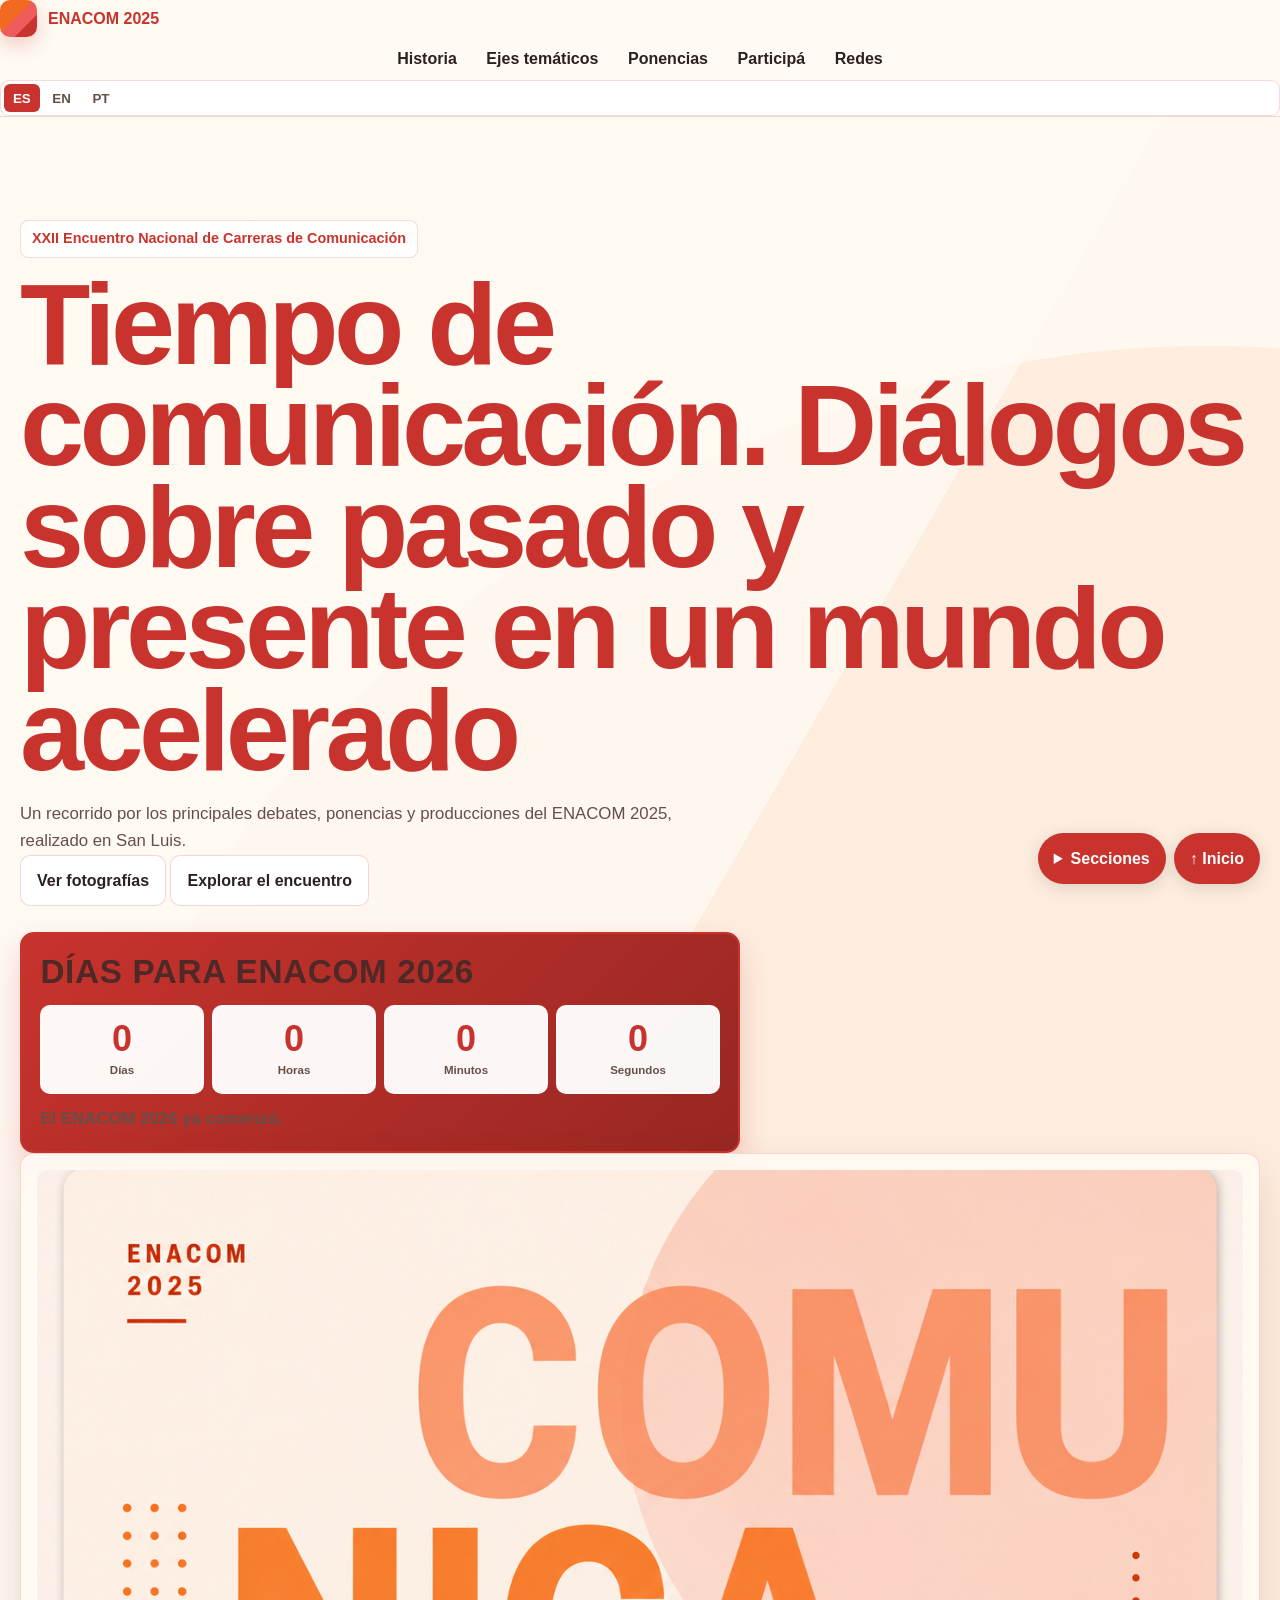
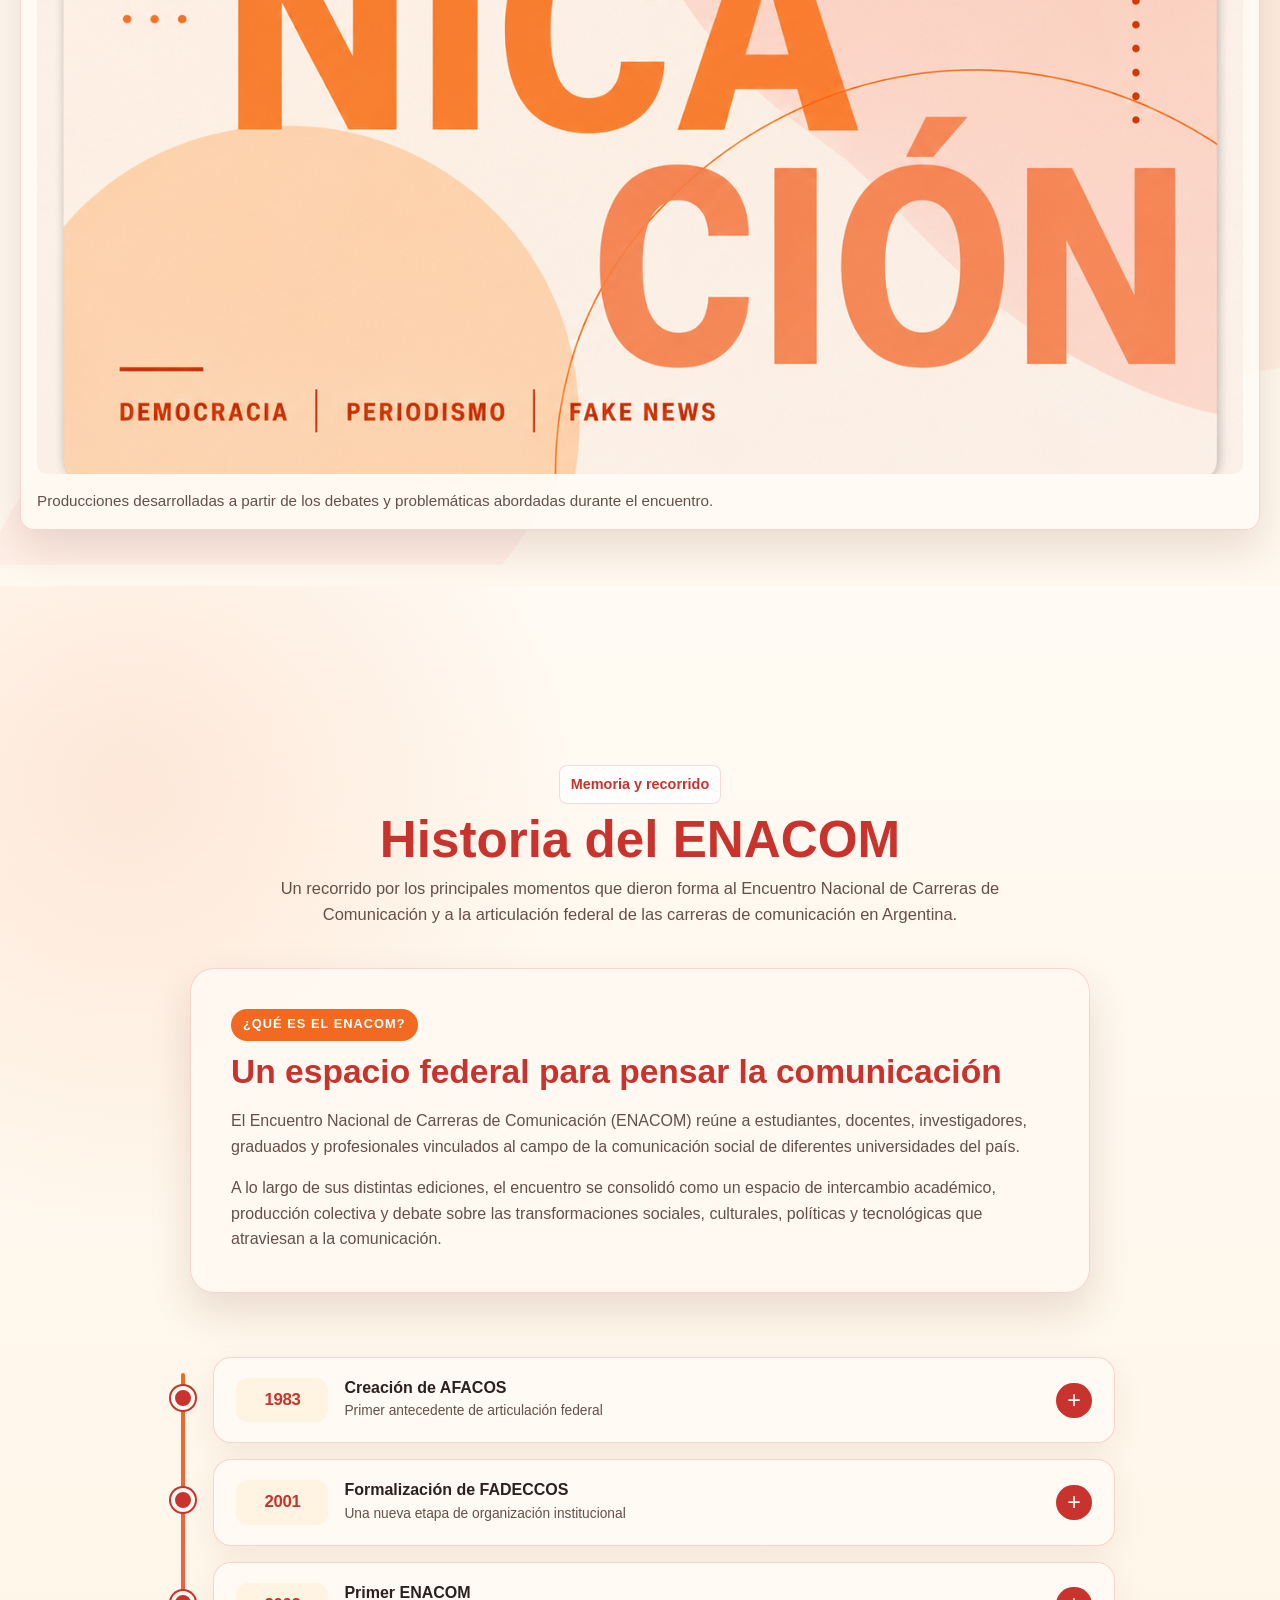
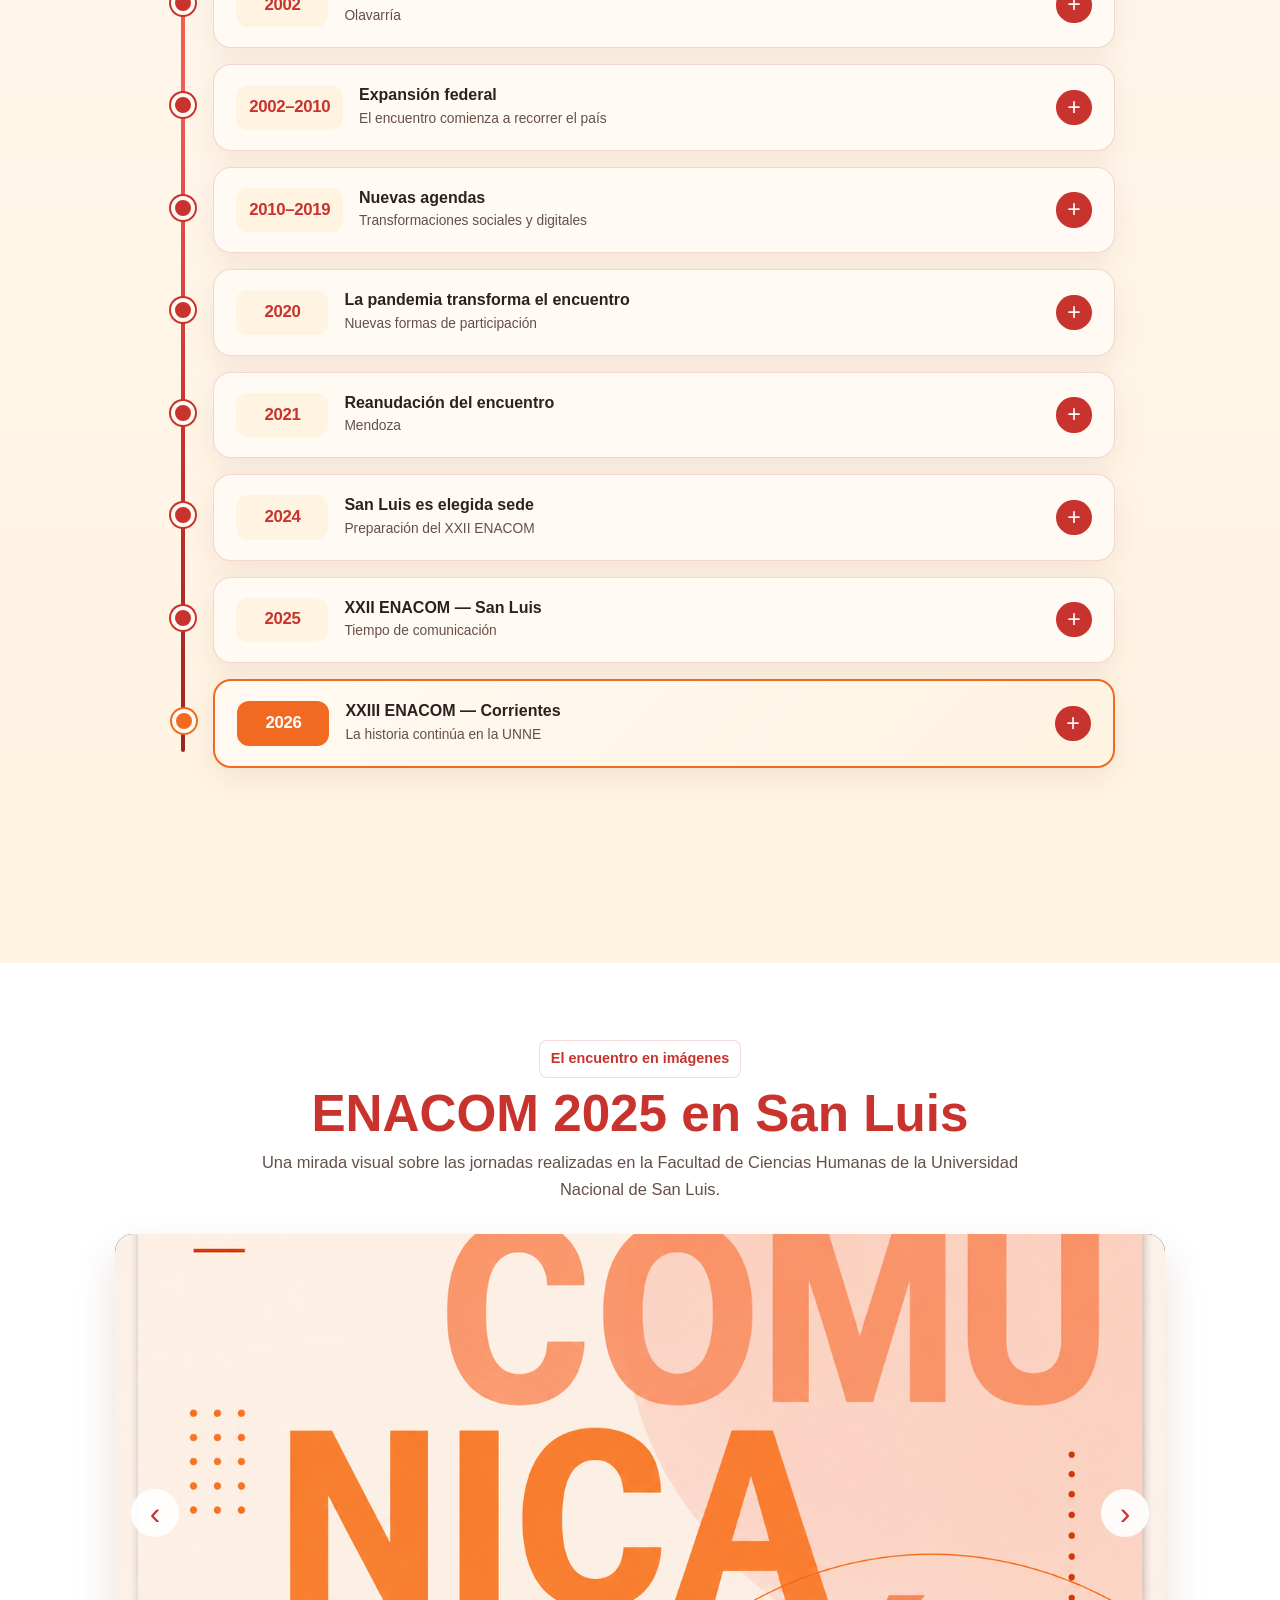
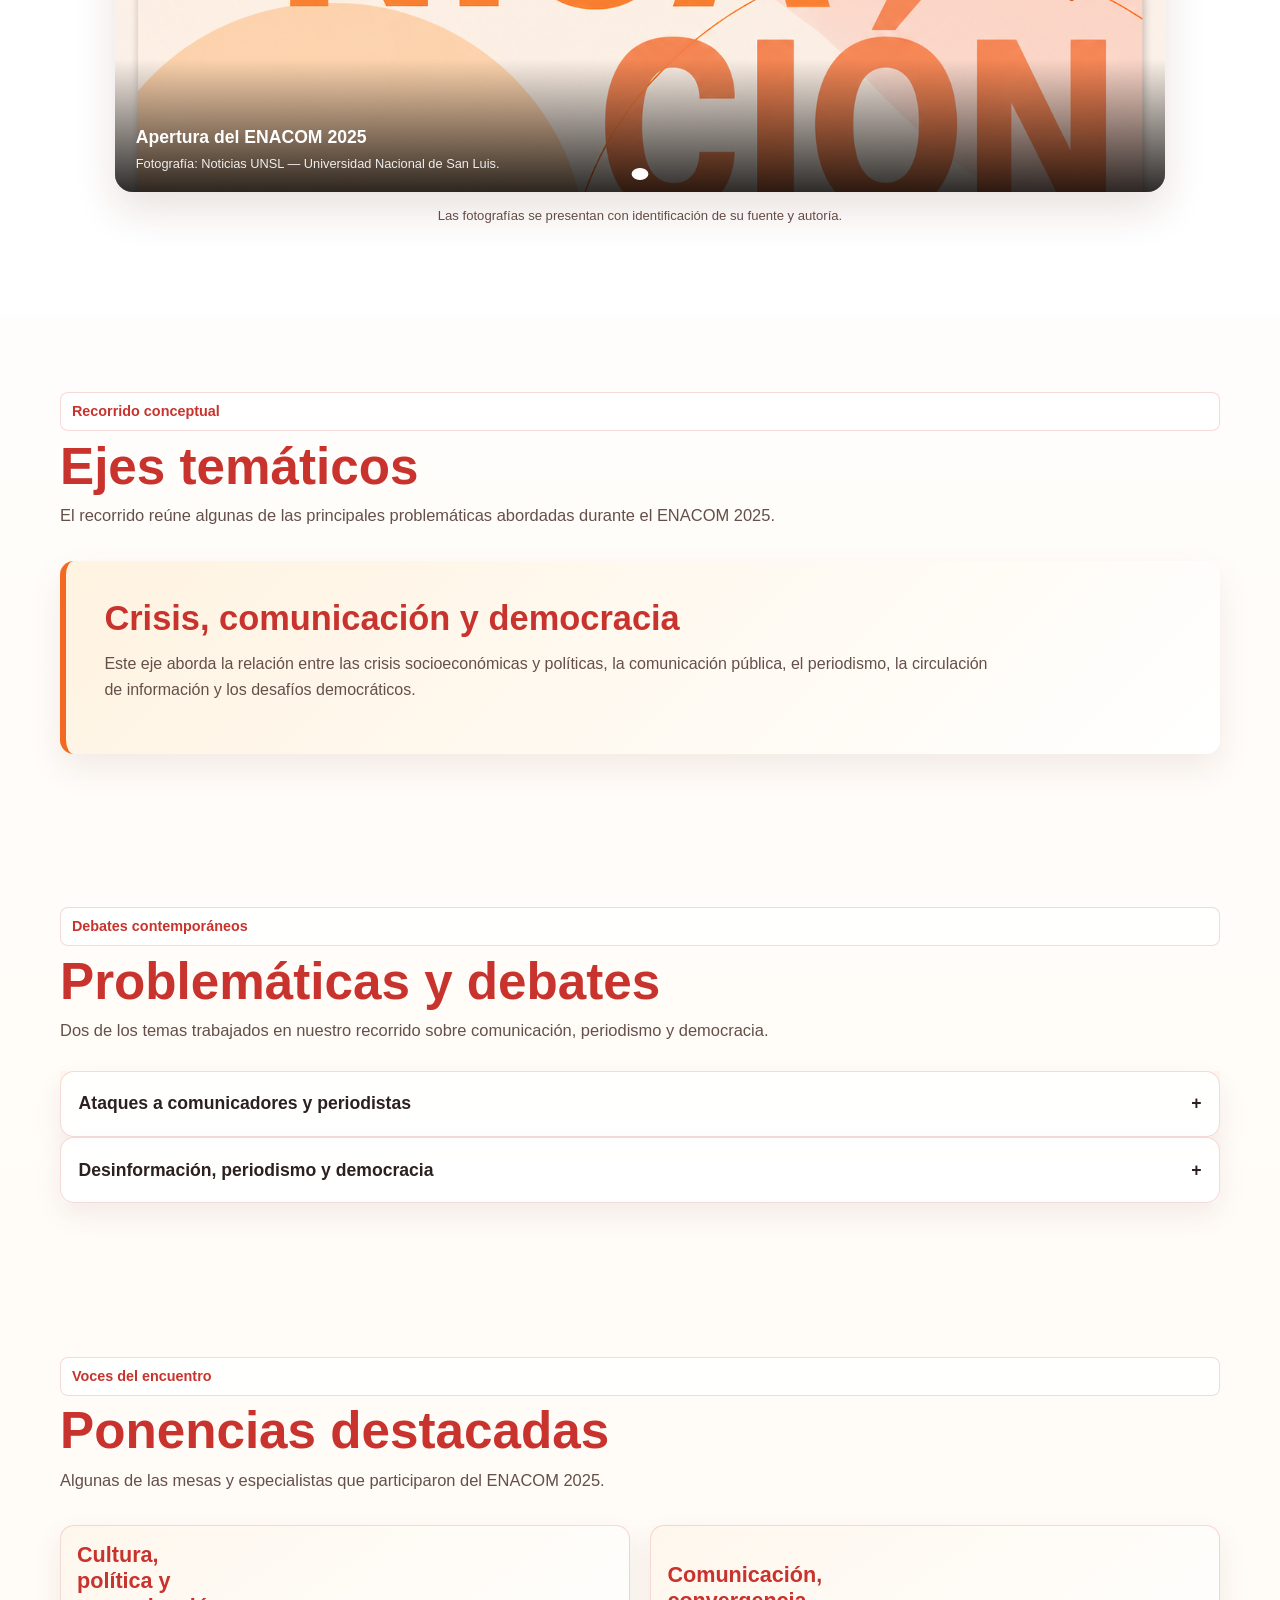
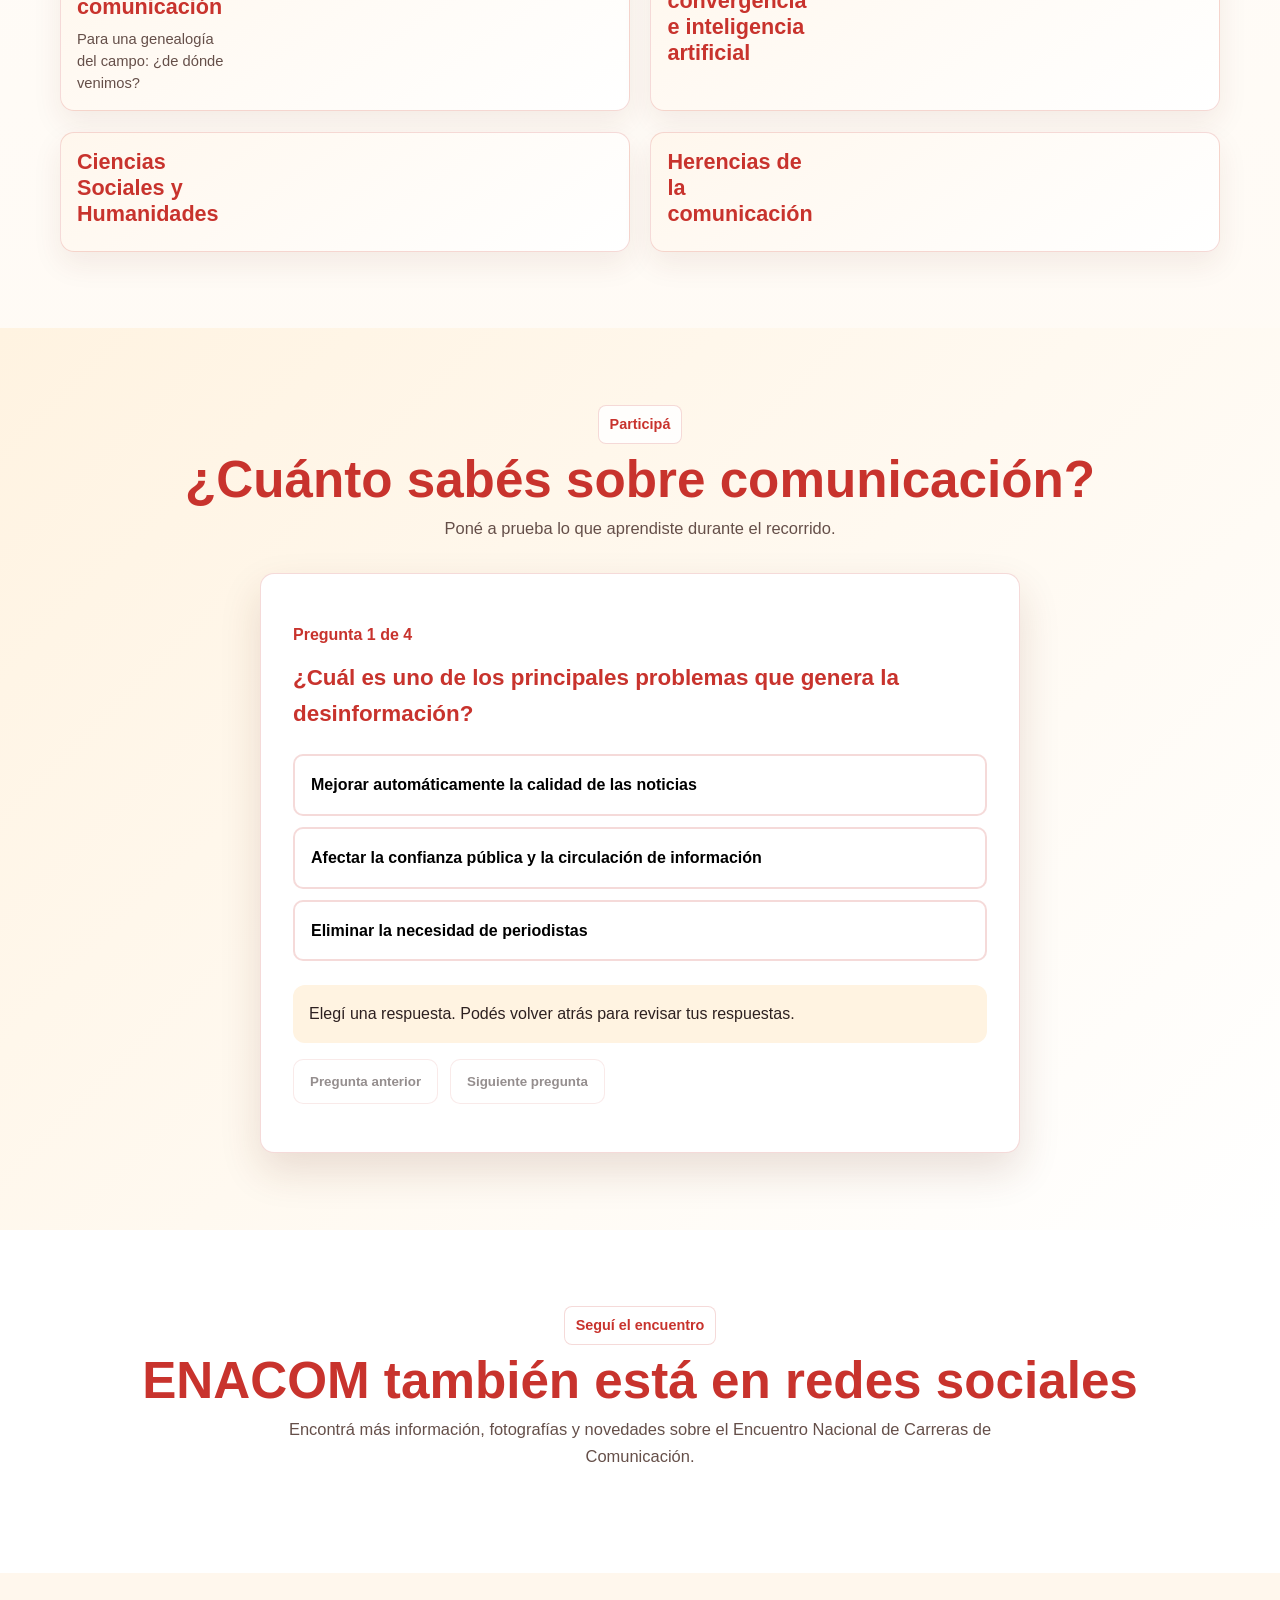
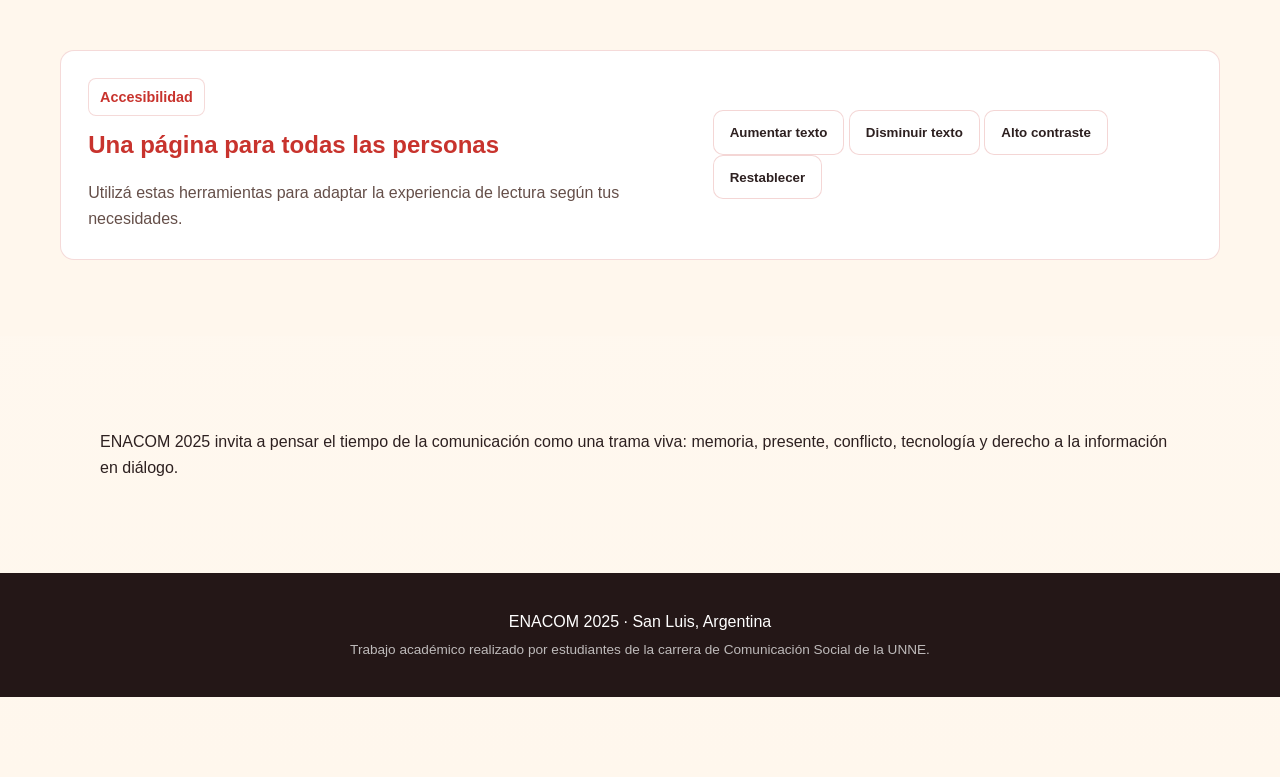
==== commit cc65b224: "html corregido historia" ====
--- a/index.html
+++ b/index.html
@@ -1,37 +1,43 @@
 <!DOCTYPE html>
 <html lang="es">
+
 <head>
+
   <meta charset="UTF-8">
-  <meta name="viewport" content="width=device-width, initial-scale=1.0">
+
+  <meta
+    name="viewport"
+    content="width=device-width, initial-scale=1.0"
+  >
 
   <meta
     name="description"
-    content="ENACOM 2025 - XXII Encuentro Nacional de Carreras de Comunicación. San Luis, Argentina."
+    content="ENACOM 2025. Tiempo de comunicación. Diálogos sobre pasado y presente en un mundo acelerado."
   >
 
-  <title>ENACOM 2025 | Tiempo de comunicación</title>
-
-  <link rel="stylesheet" href="estilos.css">
+  <title>
+    ENACOM 2025
+  </title>
+
+  <link
+    rel="stylesheet"
+    href="estilos.css"
+  >
+
 </head>
 
+
 <body>
 
-  <!-- =====================================================
-       ACCESIBILIDAD
-  ====================================================== -->
-
-  <a class="skip-link" href="#contenido">
-    Saltar al contenido principal
-  </a>
-
-
-  <!-- =====================================================
-       HEADER
-  ====================================================== -->
+
+  <!-- ===================================================
+       ENCABEZADO
+  ==================================================== -->
 
   <header class="site-header">
 
-    <nav class="nav" aria-label="Navegación principal">
+    <div class="header-inner">
+
 
       <a
         class="brand"
@@ -96,44 +102,41 @@
 
         <button
           class="language-btn active"
+          type="button"
           data-lang="es"
-          type="button"
         >
           ES
         </button>
 
         <button
           class="language-btn"
+          type="button"
           data-lang="en"
-          type="button"
         >
           EN
         </button>
 
         <button
           class="language-btn"
+          type="button"
           data-lang="pt"
-          type="button"
         >
           PT
         </button>
 
       </div>
 
-    </nav>
+    </div>
 
   </header>
 
 
-  <!-- =====================================================
-       CONTENIDO PRINCIPAL
-  ====================================================== -->
-
-  <main id="contenido">
+
+  <main>
 
 
     <!-- ===================================================
-         HERO
+         PORTADA
     ==================================================== -->
 
     <section
@@ -141,9 +144,10 @@
       id="inicio"
     >
 
-      <div class="hero-content">
-
-        <div class="hero-text">
+      <div class="hero-inner">
+
+
+        <div class="hero-copy">
 
           <span
             class="kicker"
@@ -153,15 +157,10 @@
           </span>
 
 
-          <h1>
-            ENACOM<br>2025
-          </h1>
-
-
-          <h2 data-i18n="heroTitle">
+          <h1 data-i18n="heroTitle">
             Tiempo de comunicación. Diálogos sobre pasado y presente
             en un mundo acelerado
-          </h2>
+          </h1>
 
 
           <p data-i18n="heroText">
@@ -173,7 +172,7 @@
           <div class="hero-actions">
 
             <a
-              class="button primary"
+              class="button button-primary"
               href="#galeria"
               data-i18n="heroGallery"
             >
@@ -182,7 +181,7 @@
 
 
             <a
-              class="button"
+              class="button button-secondary"
               href="#ejes"
               data-i18n="heroExplore"
             >
@@ -191,48 +190,91 @@
 
           </div>
 
-      <section class="countdown" aria-labelledby="countdown-title">
-  <p
-    class="countdown-title"
-    id="countdown-title"
-    data-i18n="countdownTitle"
-  >
-    Días para ENACOM 2026
-  </p>
-
-  <div class="countdown-grid" id="countdown" aria-live="polite">
-    <div class="countdown-unit">
-      <strong id="countdown-days">0</strong>
-      <span data-i18n="countdownDays">Días</span>
-    </div>
-
-    <div class="countdown-unit">
-      <strong id="countdown-hours">0</strong>
-      <span data-i18n="countdownHours">Horas</span>
-    </div>
-
-    <div class="countdown-unit">
-      <strong id="countdown-minutes">0</strong>
-      <span data-i18n="countdownMinutes">Minutos</span>
-    </div>
-
-    <div class="countdown-unit">
-      <strong id="countdown-seconds">0</strong>
-      <span data-i18n="countdownSeconds">Segundos</span>
-    </div>
-  </div>
-
-  <p
-    class="countdown-status"
-    id="countdown-status"
-    aria-live="polite"
-  ></p>
-</section>
+
+          <section
+            class="countdown"
+            aria-labelledby="countdown-title"
+          >
+
+            <h2
+              class="countdown-title"
+              id="countdown-title"
+              data-i18n="countdownTitle"
+            >
+              Días para ENACOM 2026
+            </h2>
+
+
+            <div
+              class="countdown-grid"
+              id="countdown"
+              aria-live="polite"
+            >
+
+              <div class="countdown-unit">
+
+                <strong id="countdown-days">
+                  0
+                </strong>
+
+                <span data-i18n="countdownDays">
+                  Días
+                </span>
+
+              </div>
+
+
+              <div class="countdown-unit">
+
+                <strong id="countdown-hours">
+                  0
+                </strong>
+
+                <span data-i18n="countdownHours">
+                  Horas
+                </span>
+
+              </div>
+
+
+              <div class="countdown-unit">
+
+                <strong id="countdown-minutes">
+                  0
+                </strong>
+
+                <span data-i18n="countdownMinutes">
+                  Minutos
+                </span>
+
+              </div>
+
+
+              <div class="countdown-unit">
+
+                <strong id="countdown-seconds">
+                  0
+                </strong>
+
+                <span data-i18n="countdownSeconds">
+                  Segundos
+                </span>
+
+              </div>
+
+            </div>
+
+
+            <p
+              class="countdown-status"
+              id="countdown-status"
+              aria-live="polite"
+            ></p>
+
+          </section>
 
         </div>
 
-
-        <!-- IMAGEN / IDENTIDAD -->
 
         <aside class="event-panel">
 
@@ -254,6 +296,7 @@
     </section>
 
 
+
     <!-- ===================================================
          HISTORIA DEL ENACOM
     ==================================================== -->
@@ -261,10 +304,10 @@
     <section
       class="history-section"
       id="historia"
-      aria-labelledby="history-title"
     >
 
       <div class="section-wrap">
+
 
         <div class="section-title center">
 
@@ -275,20 +318,20 @@
             Memoria y recorrido
           </span>
 
-          <h2
-            id="history-title"
-            data-i18n="historyTitle"
-          >
+
+          <h2 data-i18n="historyTitle">
             Historia del ENACOM
           </h2>
 
+
           <p data-i18n="historyLead">
-            Un recorrido por los principales momentos que dieron forma
-            al Encuentro Nacional de Carreras de Comunicación y a la
-            articulación federal de las carreras de comunicación en Argentina.
+            Un recorrido por los principales momentos que dieron forma al
+            Encuentro Nacional de Carreras de Comunicación y a la articulación
+            federal de las carreras de comunicación en Argentina.
           </p>
 
         </div>
+
 
 
         <!-- ¿QUÉ ES ENACOM? -->
@@ -302,9 +345,11 @@
             ¿Qué es el ENACOM?
           </span>
 
+
           <h3 data-i18n="historyWhatTitle">
             Un espacio federal para pensar la comunicación
           </h3>
+
 
           <p data-i18n="historyWhatP1">
             El Encuentro Nacional de Carreras de Comunicación (ENACOM)
@@ -313,6 +358,7 @@
             de diferentes universidades del país.
           </p>
 
+
           <p data-i18n="historyWhatP2">
             A lo largo de sus distintas ediciones, el encuentro se consolidó
             como un espacio de intercambio académico, producción colectiva
@@ -323,272 +369,578 @@
         </div>
 
 
-        <!-- LÍNEA HISTÓRICA -->
+
+        <!-- LÍNEA DEL TIEMPO -->
 
         <div class="history-timeline">
 
+
+          <!-- 1983 -->
+
           <details class="history-item">
+
             <summary>
-              <span class="history-year">1983</span>
+
+              <span class="history-year">
+                1983
+              </span>
+
+
               <span class="history-summary-text">
-                <strong data-i18n="history1983Title">Creación de AFACOS</strong>
-                <small data-i18n="history1983Sub">Primer antecedente de articulación federal</small>
-              </span>
-              <span class="history-icon" aria-hidden="true">+</span>
+
+                <strong data-i18n="history1983Title">
+                  Creación de AFACOS
+                </strong>
+
+                <small data-i18n="history1983Sub">
+                  Primer antecedente de articulación federal
+                </small>
+
+              </span>
+
+
+              <span
+                class="history-icon"
+                aria-hidden="true"
+              >
+                +
+              </span>
+
             </summary>
 
+
             <div class="history-content">
+
               <p data-i18n="history1983P1">
                 Se crea la Asociación Federal de Carreras de Comunicación
                 Social (AFACOS), en el contexto del retorno de la democracia
                 en Argentina.
               </p>
+
+
               <p data-i18n="history1983P2">
                 La organización buscó fortalecer el vínculo entre las
                 carreras de comunicación del país mediante el intercambio
                 académico, la investigación, la reflexión crítica sobre
                 los medios y la formación profesional.
               </p>
+
+
               <p data-i18n="history1983P3">
                 Su creación sentó una de las bases para la posterior
                 conformación de FADECCOS y el desarrollo del ENACOM.
               </p>
+
             </div>
+
           </details>
 
 
+
+          <!-- 2001 -->
+
           <details class="history-item">
+
             <summary>
-              <span class="history-year">2001</span>
+
+              <span class="history-year">
+                2001
+              </span>
+
+
               <span class="history-summary-text">
-                <strong data-i18n="history2001Title">Formalización de FADECCOS</strong>
-                <small data-i18n="history2001Sub">Una nueva etapa de organización institucional</small>
-              </span>
-              <span class="history-icon" aria-hidden="true">+</span>
+
+                <strong data-i18n="history2001Title">
+                  Formalización de FADECCOS
+                </strong>
+
+                <small data-i18n="history2001Sub">
+                  Una nueva etapa de organización institucional
+                </small>
+
+              </span>
+
+
+              <span
+                class="history-icon"
+                aria-hidden="true"
+              >
+                +
+              </span>
+
             </summary>
 
+
             <div class="history-content">
+
               <p data-i18n="history2001P1">
                 Se consolida la Federación Argentina de Carreras de
                 Comunicación Social (FADECCOS), continuando el proceso
                 iniciado por AFACOS.
               </p>
+
+
               <p data-i18n="history2001P2">
                 La federación permitió ampliar la representación de las
                 carreras de comunicación, fortalecer el intercambio entre
                 universidades e impulsar investigaciones y encuentros
                 nacionales vinculados al campo.
               </p>
+
             </div>
+
           </details>
 
 
+
+          <!-- 2002 -->
+
           <details class="history-item">
+
             <summary>
-              <span class="history-year">2002</span>
+
+              <span class="history-year">
+                2002
+              </span>
+
+
               <span class="history-summary-text">
-                <strong data-i18n="history2002Title">Primer ENACOM</strong>
-                <small data-i18n="history2002Sub">Olavarría</small>
-              </span>
-              <span class="history-icon" aria-hidden="true">+</span>
+
+                <strong data-i18n="history2002Title">
+                  Primer ENACOM
+                </strong>
+
+                <small data-i18n="history2002Sub">
+                  Olavarría
+                </small>
+
+              </span>
+
+
+              <span
+                class="history-icon"
+                aria-hidden="true"
+              >
+                +
+              </span>
+
             </summary>
 
+
             <div class="history-content">
+
               <p data-i18n="history2002P1">
                 En la ciudad de Olavarría se realiza el primer Encuentro
                 Nacional de Carreras de Comunicación.
               </p>
+
+
               <p data-i18n="history2002P2">
                 El encuentro surge como un espacio destinado a reunir
                 estudiantes, docentes, investigadores y graduados de
                 comunicación social de distintos puntos del país.
               </p>
+
+
               <p data-i18n="history2002P3">
                 A partir de esta primera edición comienzan a desarrollarse
                 debates sobre medios, periodismo, políticas de comunicación,
                 cultura, educación y tecnologías.
               </p>
+
             </div>
+
           </details>
 
 
+
+          <!-- 2002–2010 -->
+
           <details class="history-item">
+
             <summary>
-              <span class="history-year">2002–2010</span>
+
+              <span class="history-year">
+                2002–2010
+              </span>
+
+
               <span class="history-summary-text">
-                <strong data-i18n="history0210Title">Expansión federal</strong>
-                <small data-i18n="history0210Sub">El encuentro comienza a recorrer el país</small>
-              </span>
-              <span class="history-icon" aria-hidden="true">+</span>
+
+                <strong data-i18n="history0210Title">
+                  Expansión federal
+                </strong>
+
+                <small data-i18n="history0210Sub">
+                  El encuentro comienza a recorrer el país
+                </small>
+
+              </span>
+
+
+              <span
+                class="history-icon"
+                aria-hidden="true"
+              >
+                +
+              </span>
+
             </summary>
 
+
             <div class="history-content">
+
               <p data-i18n="history0210P1">
                 Durante sus primeras ediciones, el ENACOM comienza a
                 desarrollarse en distintas provincias argentinas,
                 profundizando su carácter federal.
               </p>
+
+
               <p data-i18n="history0210P2">
                 Crece la participación de estudiantes e investigadores,
                 aparecen nuevas discusiones vinculadas con internet y
                 comunicación digital y se incorporan producciones
                 audiovisuales y multimediales.
               </p>
+
+
               <p data-i18n="history0210P3">
-                El encuentro comienza a consolidarse no solamente como
-                un espacio de exposición académica, sino también como
-                un lugar de producción colectiva de conocimientos.
-              </p>
+                El encuentro comienza a consolidarse no solamente como un
+                espacio de exposición académica, sino también como un lugar
+                de producción colectiva de conocimientos.
+              </p>
+
             </div>
+
           </details>
 
 
+
+          <!-- 2010–2019 -->
+
           <details class="history-item">
+
             <summary>
-              <span class="history-year">2010–2019</span>
+
+              <span class="history-year">
+                2010–2019
+              </span>
+
+
               <span class="history-summary-text">
-                <strong data-i18n="history1019Title">Nuevas agendas</strong>
-                <small data-i18n="history1019Sub">Transformaciones sociales y digitales</small>
-              </span>
-              <span class="history-icon" aria-hidden="true">+</span>
+
+                <strong data-i18n="history1019Title">
+                  Nuevas agendas
+                </strong>
+
+                <small data-i18n="history1019Sub">
+                  Transformaciones sociales y digitales
+                </small>
+
+              </span>
+
+
+              <span
+                class="history-icon"
+                aria-hidden="true"
+              >
+                +
+              </span>
+
             </summary>
 
+
             <div class="history-content">
+
               <p data-i18n="history1019P1">
                 Las transformaciones tecnológicas y sociales amplían
                 progresivamente los debates presentes en el encuentro.
               </p>
+
+
               <p data-i18n="history1019P2">
                 Redes sociales, convergencia digital, desinformación,
                 comunicación política, derechos comunicacionales,
                 comunicación y género y democratización de la palabra
                 comienzan a ocupar un lugar central.
               </p>
+
+
               <p data-i18n="history1019P3">
                 El ENACOM acompaña así las transformaciones del campo
                 profesional y académico de la comunicación.
               </p>
+
             </div>
+
           </details>
 
 
+
+          <!-- 2020 -->
+
           <details class="history-item">
+
             <summary>
-              <span class="history-year">2020</span>
+
+              <span class="history-year">
+                2020
+              </span>
+
+
               <span class="history-summary-text">
-                <strong data-i18n="history2020Title">La pandemia transforma el encuentro</strong>
-                <small data-i18n="history2020Sub">Nuevas formas de participación</small>
-              </span>
-              <span class="history-icon" aria-hidden="true">+</span>
+
+                <strong data-i18n="history2020Title">
+                  La pandemia transforma el encuentro
+                </strong>
+
+                <small data-i18n="history2020Sub">
+                  Nuevas formas de participación
+                </small>
+
+              </span>
+
+
+              <span
+                class="history-icon"
+                aria-hidden="true"
+              >
+                +
+              </span>
+
             </summary>
 
+
             <div class="history-content">
+
               <p data-i18n="history2020P1">
-                La pandemia de COVID-19 modifica las actividades
-                académicas presenciales y obliga a transformar las
-                dinámicas de intercambio.
-              </p>
+                La pandemia de COVID-19 modifica las actividades académicas
+                presenciales y obliga a transformar las dinámicas de intercambio.
+              </p>
+
+
               <p data-i18n="history2020P2">
-                La virtualidad, las plataformas digitales y las nuevas
-                formas de circulación de contenidos adquieren un papel
-                todavía más importante dentro del campo de la comunicación.
-              </p>
+                La virtualidad, las plataformas digitales y las nuevas formas
+                de circulación de contenidos adquieren un papel todavía más
+                importante dentro del campo de la comunicación.
+              </p>
+
             </div>
+
           </details>
 
 
+
+          <!-- 2021 -->
+
           <details class="history-item">
+
             <summary>
-              <span class="history-year">2021</span>
+
+              <span class="history-year">
+                2021
+              </span>
+
+
               <span class="history-summary-text">
-                <strong data-i18n="history2021Title">Reanudación del encuentro</strong>
-                <small data-i18n="history2021Sub">Mendoza</small>
-              </span>
-              <span class="history-icon" aria-hidden="true">+</span>
+
+                <strong data-i18n="history2021Title">
+                  Reanudación del encuentro
+                </strong>
+
+                <small data-i18n="history2021Sub">
+                  Mendoza
+                </small>
+
+              </span>
+
+
+              <span
+                class="history-icon"
+                aria-hidden="true"
+              >
+                +
+              </span>
+
             </summary>
 
+
             <div class="history-content">
+
               <p data-i18n="history2021P1">
                 El ENACOM vuelve a encontrarse presencialmente en Mendoza
                 luego del período más crítico de la pandemia.
               </p>
+
+
               <p data-i18n="history2021P2">
                 Los debates incorporan con mayor fuerza cuestiones como
                 la virtualización de la vida cotidiana, la sobreinformación,
                 las noticias falsas y el papel de los medios durante
                 situaciones de crisis.
               </p>
+
             </div>
+
           </details>
 
 
+
+          <!-- 2024 -->
+
           <details class="history-item">
+
             <summary>
-              <span class="history-year">2024</span>
+
+              <span class="history-year">
+                2024
+              </span>
+
+
               <span class="history-summary-text">
-                <strong data-i18n="history2024Title">San Luis es elegida sede</strong>
-                <small data-i18n="history2024Sub">Preparación del XXII ENACOM</small>
-              </span>
-              <span class="history-icon" aria-hidden="true">+</span>
+
+                <strong data-i18n="history2024Title">
+                  San Luis es elegida sede
+                </strong>
+
+                <small data-i18n="history2024Sub">
+                  Preparación del XXII ENACOM
+                </small>
+
+              </span>
+
+
+              <span
+                class="history-icon"
+                aria-hidden="true"
+              >
+                +
+              </span>
+
             </summary>
 
+
             <div class="history-content">
+
               <p data-i18n="history2024P1">
                 En septiembre de 2024, la Asamblea de FADECCOS aprueba
                 la candidatura de la Facultad de Ciencias Humanas de la
                 Universidad Nacional de San Luis como sede del ENACOM 2025.
               </p>
+
+
               <p data-i18n="history2024P2">
                 La elección da continuidad al carácter federal del encuentro
                 y reconoce la trayectoria académica de la carrera de
                 Comunicación Social de la universidad.
               </p>
+
             </div>
+
           </details>
 
 
+
+          <!-- 2025 -->
+
           <details class="history-item">
+
             <summary>
-              <span class="history-year">2025</span>
+
+              <span class="history-year">
+                2025
+              </span>
+
+
               <span class="history-summary-text">
-                <strong data-i18n="history2025Title">XXII ENACOM — San Luis</strong>
-                <small data-i18n="history2025Sub">Tiempo de comunicación</small>
-              </span>
-              <span class="history-icon" aria-hidden="true">+</span>
+
+                <strong data-i18n="history2025Title">
+                  XXII ENACOM — San Luis
+                </strong>
+
+                <small data-i18n="history2025Sub">
+                  Tiempo de comunicación
+                </small>
+
+              </span>
+
+
+              <span
+                class="history-icon"
+                aria-hidden="true"
+              >
+                +
+              </span>
+
             </summary>
 
+
             <div class="history-content">
+
               <p data-i18n="history2025P1">
                 Los días 5, 6 y 7 de noviembre de 2025, la Universidad
                 Nacional de San Luis fue sede del XXII Encuentro Nacional
                 de Carreras de Comunicación.
               </p>
+
+
               <p data-i18n="history2025P2">
                 Bajo el lema “Tiempo de comunicación. Diálogos sobre pasado
                 y presente en un mundo acelerado”, la edición puso en diálogo
                 la trayectoria histórica del campo con las transformaciones
                 contemporáneas de la comunicación.
               </p>
+
+
               <p data-i18n="history2025P3">
                 Participaron estudiantes, docentes, investigadores,
                 comunicadores, extensionistas y profesionales provenientes
                 de diferentes provincias y países de América Latina.
               </p>
+
             </div>
+
           </details>
 
 
+
+          <!-- 2026 -->
+
           <details class="history-item history-current">
+
             <summary>
-              <span class="history-year">2026</span>
+
+              <span class="history-year">
+                2026
+              </span>
+
+
               <span class="history-summary-text">
-                <strong data-i18n="history2026Title">XXIII ENACOM — Corrientes</strong>
-                <small data-i18n="history2026Sub">La historia continúa en la UNNE</small>
-              </span>
-              <span class="history-icon" aria-hidden="true">+</span>
+
+                <strong data-i18n="history2026Title">
+                  XXIII ENACOM — Corrientes
+                </strong>
+
+                <small data-i18n="history2026Sub">
+                  La historia continúa en la UNNE
+                </small>
+
+              </span>
+
+
+              <span
+                class="history-icon"
+                aria-hidden="true"
+              >
+                +
+              </span>
+
             </summary>
 
+
             <div class="history-content">
+
               <span
                 class="history-badge"
                 data-i18n="history2026Badge"
@@ -596,15 +948,18 @@
                 Próxima edición
               </span>
 
+
               <h3 data-i18n="history2026Heading">
                 Corrientes será sede del XXIII ENACOM
               </h3>
 
+
               <p data-i18n="history2026P1">
                 Los días 4, 5 y 6 de noviembre de 2026, la ciudad de
-                Corrientes recibirá el XXIII Encuentro Nacional de Carreras
-                de Comunicación.
-              </p>
+                Corrientes recibirá el XXIII Encuentro Nacional de
+                Carreras de Comunicación.
+              </p>
+
 
               <p data-i18n="history2026P2">
                 La sede será el Campus Cabral de la Universidad Nacional
@@ -612,17 +967,20 @@
                 Facultad de Humanidades como anfitriona.
               </p>
 
+
               <p data-i18n="history2026P3">
                 Esta edición se desarrollará bajo el lema:
               </p>
+
 
               <blockquote
                 class="history-quote"
                 data-i18n="history2026Quote"
               >
-                “Pensar la comunicación y la democracia en las encrucijadas
-                del siglo XXI”
+                “Pensar la comunicación y la democracia en las
+                encrucijadas del siglo XXI”
               </blockquote>
+
 
               <p data-i18n="history2026P4">
                 El encuentro propone debatir los desafíos contemporáneos
@@ -630,8 +988,11 @@
                 de diálogo y nuevas líneas de acción en intervención,
                 docencia e investigación.
               </p>
+
             </div>
+
           </details>
+
 
         </div>
 
@@ -677,33 +1038,26 @@
         </div>
 
 
-
-        <div
-          class="carousel"
-          aria-label="Galería de fotografías del ENACOM 2025"
-        >
+        <div class="carousel">
 
           <div class="carousel-track">
 
 
-            <!-- FOTO 1 -->
-
             <figure class="carousel-slide active">
 
               <img
-                src="images/carrusel-facultad.jpg"
-                alt="Frente de la Facultad de Ciencias Humanas de la Universidad Nacional de San Luis, sede del ENACOM 2025"
+                src="images/preview-comunicacion.png"
+                alt="Imagen del ENACOM 2025"
               >
 
-
               <figcaption>
 
-                <strong>
-                  Facultad de Ciencias Humanas
+                <strong data-i18n="photo1Title">
+                  Apertura del ENACOM 2025
                 </strong>
 
-                <span>
-                  Universidad Nacional de San Luis · Sede del ENACOM 2025
+                <span data-i18n="photo1Credit">
+                  Fotografía: Noticias UNSL — Universidad Nacional de San Luis.
                 </span>
 
               </figcaption>
@@ -711,163 +1065,7 @@
             </figure>
 
 
-
-            <!-- FOTO 2 -->
-
-            <figure class="carousel-slide">
-
-              <img
-                src="images/carrusel-publico-1.png"
-                alt="Público asistente durante una jornada del ENACOM 2025"
-              >
-
-
-              <figcaption>
-
-                <strong>
-                  Participación y encuentro
-                </strong>
-
-                <span>
-                  Docentes, investigadores y estudiantes durante la jornada
-                </span>
-
-              </figcaption>
-
-            </figure>
-
-
-
-            <!-- FOTO 3 -->
-
-            <figure class="carousel-slide">
-
-              <img
-                src="images/carrusel-publico-2.png"
-                alt="Público observando una actividad durante el ENACOM 2025"
-              >
-
-
-              <figcaption>
-
-                <strong>
-                  Comunidad académica
-                </strong>
-
-                <span>
-                  Un espacio de intercambio y reflexión sobre comunicación
-                </span>
-
-              </figcaption>
-
-            </figure>
-
-
-
-            <!-- FOTO 4 -->
-
-            <figure class="carousel-slide">
-
-              <img
-                src="images/carrusel-peret.png"
-                alt="Maximiliano Peret durante el ENACOM 2025"
-              >
-
-
-              <figcaption>
-
-                <strong>
-                  Maximiliano Peret
-                </strong>
-
-                <span>
-                  Coordinación de la mesa sobre convergencia e inteligencias artificiales
-                </span>
-
-              </figcaption>
-
-            </figure>
-
-
-
-            <!-- FOTO 5 -->
-
-            <figure class="carousel-slide">
-
-              <img
-                src="images/carrusel-vilte.png"
-                alt="Miguel Ángel Vilte durante el ENACOM 2025"
-              >
-
-
-              <figcaption>
-
-                <strong>
-                  Miguel Ángel Vilte
-                </strong>
-
-                <span>
-                  Participación en las actividades académicas del encuentro
-                </span>
-
-              </figcaption>
-
-            </figure>
-
-
-
-            <!-- FOTO 6 -->
-
-            <figure class="carousel-slide">
-
-              <img
-                src="images/carrusel-cristiano.png"
-                alt="Javier Cristiano durante el ENACOM 2025"
-              >
-
-
-              <figcaption>
-
-                <strong>
-                  Javier Cristiano
-                </strong>
-
-                <span>
-                  Doctor en Sociología, investigador del CONICET y profesor en la UNC
-                </span>
-
-              </figcaption>
-
-            </figure>
-
-
-
-            <!-- FOTO 7 -->
-
-            <figure class="carousel-slide">
-
-              <img
-                src="images/carrusel-becerra.png"
-                alt="Martín Becerra durante el ENACOM 2025"
-              >
-
-
-              <figcaption>
-
-                <strong>
-                  Martín Becerra
-                </strong>
-
-                <span>
-                  Investigador especializado en comunicación, medios y democracia
-                </span>
-
-              </figcaption>
-
-            </figure>
-
           </div>
-
 
 
           <button
@@ -890,25 +1088,18 @@
 
           <div
             class="carousel-dots"
-            aria-label="Seleccionar fotografía"
+            aria-label="Navegación del carrusel"
           ></div>
 
         </div>
-
 
 
         <p
           class="photo-note"
           data-i18n="photoNote"
         >
-          Las fotografías se presentan con identificación de su
-          fuente y autoría.
-        </p>
-
-
-        <p class="photo-credit">
-          Fotografías de los ponentes:
-          Instagram de FADECCOS ENACOM.
+          Las fotografías se presentan con identificación de su fuente
+          y autoría.
         </p>
 
       </div>
@@ -922,7 +1113,7 @@
     ==================================================== -->
 
     <section
-      class="main-thread"
+      class="axes-section"
       id="ejes"
     >
 
@@ -952,39 +1143,20 @@
         </div>
 
 
-
-        <div class="feature-layout">
-
-
-          <article class="thread-copy">
-
-            <h3 data-i18n="axisMainTitle">
-              Crisis, comunicación y democracia
-            </h3>
-
-
-            <p data-i18n="axisMainText">
-              Este eje aborda la relación entre las crisis socioeconómicas
-              y políticas, la comunicación pública, el periodismo,
-              la circulación de información y los desafíos democráticos.
-            </p>
-
-          </article>
-
-
-
-          <div class="media-slot">
-
-            <iframe
-              src="https://www.youtube.com/embed/H3dgq7f7Cdc?si=i6j7gJmSSWB-PtCm"
-              title="Video sobre ENACOM 2025"
-              allow="accelerometer; autoplay; clipboard-write; encrypted-media; gyroscope; picture-in-picture; web-share"
-              allowfullscreen>
-            </iframe>
-
-          </div>
-
-        </div>
+        <article class="featured-panel">
+
+          <h3 data-i18n="axisMainTitle">
+            Crisis, comunicación y democracia
+          </h3>
+
+
+          <p data-i18n="axisMainText">
+            Este eje aborda la relación entre las crisis socioeconómicas
+            y políticas, la comunicación pública, el periodismo,
+            la circulación de información y los desafíos democráticos.
+          </p>
+
+        </article>
 
       </div>
 
@@ -993,11 +1165,11 @@
 
 
     <!-- ===================================================
-         PROBLEMÁTICAS Y DEBATES
+         PROBLEMÁTICAS
     ==================================================== -->
 
     <section
-      class="subthreads"
+      class="problems-section"
       id="problematicas"
     >
 
@@ -1027,95 +1199,8 @@
         </div>
 
 
-
-        <div class="accordion">
-
-
-          <!-- PROBLEMÁTICA A -->
-
-          <article class="subthread open">
-
-            <button
-              class="subthread-button"
-              type="button"
-              aria-expanded="true"
-              aria-controls="problem-a"
-            >
-
-              <span class="label">
-
-                <span class="letter">
-                  A
-                </span>
-
-
-                <span data-i18n="problemA">
-                  Ataques a comunicadores y periodistas
-                </span>
-
-              </span>
-
-
-              <span
-                class="chevron"
-                aria-hidden="true"
-              >
-                +
-              </span>
-
-            </button>
-
-
-
-            <div
-              class="subthread-content"
-              id="problem-a"
-            >
-
-              <div class="subthread-inner">
-
-
-                <p
-                  class="subthread-text"
-                  data-i18n="problemAText"
-                >
-                  Esta problemática aborda las formas de hostigamiento,
-                  censura, violencia simbólica y presión pública que afectan
-                  el trabajo periodístico y el derecho social a estar informado.
-                </p>
-
-
-
-                <a
-                  href="infografia_enacom_2025_3_3.html"
-                  target="_blank"
-                  class="infografia-preview"
-                >
-
-                  <img
-                    src="images/preview-periodistas.png.png"
-                    alt="Vista previa de la infografía sobre ataques a comunicadores"
-                  >
-
-
-                  <span
-                    class="preview-overlay"
-                    data-i18n="viewInfographic"
-                  >
-                    Ver infografía completa
-                  </span>
-
-                </a>
-
-              </div>
-
-            </div>
-
-          </article>
-
-
-
-          <!-- PROBLEMÁTICA B -->
+        <div class="subthreads">
+
 
           <article class="subthread">
 
@@ -1123,73 +1208,97 @@
               class="subthread-button"
               type="button"
               aria-expanded="false"
-              aria-controls="problem-b"
             >
 
-              <span class="label">
-
-                <span class="letter">
-                  B
-                </span>
-
-
-                <span data-i18n="problemB">
-                  Desinformación, periodismo y democracia
-                </span>
-
-              </span>
-
-
-              <span
-                class="chevron"
-                aria-hidden="true"
-              >
+              <span data-i18n="problemA">
+                Ataques a comunicadores y periodistas
+              </span>
+
+              <span aria-hidden="true">
                 +
               </span>
 
             </button>
 
 
-
-            <div
-              class="subthread-content"
-              id="problem-b"
+            <div class="subthread-content">
+
+              <div class="subthread-inner">
+
+                <div class="subthread-text">
+
+                  <p data-i18n="problemAText">
+                    Esta problemática aborda las formas de hostigamiento,
+                    censura, violencia simbólica y presión pública que
+                    afectan el trabajo periodístico y el derecho social
+                    a estar informado.
+                  </p>
+
+                </div>
+
+
+                <img
+                  src="images/preview-periodistas.png.png"
+                  alt="Vista previa de material sobre ataques a periodistas"
+                >
+
+              </div>
+
+            </div>
+
+          </article>
+
+
+
+          <article class="subthread">
+
+            <button
+              class="subthread-button"
+              type="button"
+              aria-expanded="false"
             >
 
+              <span data-i18n="problemB">
+                Desinformación, periodismo y democracia
+              </span>
+
+              <span aria-hidden="true">
+                +
+              </span>
+
+            </button>
+
+
+            <div class="subthread-content">
+
               <div class="subthread-inner">
 
-
-                <p
-                  class="subthread-text"
-                  data-i18n="problemBText"
-                >
-                  La circulación de fake news, la inteligencia artificial
-                  y la desinformación transforman la forma en que se produce,
-                  distribuye y recibe información.
-                </p>
-
-
-
-                <a
-                  href="fake news.pdf"
-                  target="_blank"
-                  class="infografia-preview"
-                >
-
-                  <img
-                    src="images/preview-fakenews.png.png"
-                    alt="Vista previa del material sobre fake news"
-                  >
-
-
-                  <span
-                    class="preview-overlay"
+                <div class="subthread-text">
+
+                  <p data-i18n="problemBText">
+                    La circulación de fake news, la inteligencia artificial
+                    y la desinformación transforman la forma en que se
+                    produce, distribuye y recibe información.
+                  </p>
+
+
+                  <a
+                    class="button button-primary"
+                    href="fake news.pdf"
+                    target="_blank"
+                    rel="noopener"
                     data-i18n="viewPdf"
                   >
                     Ver material completo
-                  </span>
-
-                </a>
+                  </a>
+
+                </div>
+
+
+                <img
+                  src="images/preview-fakenews.png.png"
+                  alt="Vista previa de material sobre fake news"
+                >
 
               </div>
 
@@ -1197,6 +1306,7 @@
 
           </article>
 
+
         </div>
 
       </div>
@@ -1206,68 +1316,55 @@
 
 
     <!-- ===================================================
-         REFERENTES DEL ENACOM
+         REFERENTES
     ==================================================== -->
 
     <section
-      class="speakers-section"
+      class="referents-section"
       id="referentes"
     >
 
       <div class="section-wrap">
 
 
-        <div class="section-title center">
+        <div class="section-title">
 
           <span
             class="kicker"
             data-i18n="speakersKicker"
           >
-            Referentes del encuentro
+            Voces del encuentro
           </span>
 
 
           <h2 data-i18n="speakersTitle">
-            Referentes del ENACOM 2025
+            Ponencias destacadas
           </h2>
 
 
           <p data-i18n="speakersIntro">
-            Investigadores, docentes y especialistas que participaron
-            de los debates y actividades del encuentro.
+            Algunas de las mesas y especialistas que participaron
+            del ENACOM 2025.
           </p>
 
         </div>
 
 
-
         <div class="referents-grid">
 
 
-          <!-- CARLOS MANGONE -->
-
           <article class="referent-card">
 
-            <img
-              src="images/mangone.png"
-              alt="Carlos Mangone"
-            >
-
-
             <div class="referent-content">
 
-              <h3>
-                Carlos Mangone
+              <h3 data-i18n="speaker1Title">
+                Cultura, política y comunicación
               </h3>
 
 
-              <p>
-                Doctor en Ciencias Sociales por la UBA, docente en la
-                Universidad de Buenos Aires y en la Universidad Nacional
-                de La Pampa. Su trabajo aborda el discurso político,
-                los medios y la cultura.
-              </p>
-
+              <p data-i18n="speaker1Subtitle">
+                Para una genealogía del campo: ¿de dónde venimos?
+              </p>
 
             </div>
 
@@ -1275,229 +1372,46 @@
 
 
 
-          <!-- MARÍA SOLEDAD SEGURA -->
-
           <article class="referent-card">
 
-            <img
-              src="images/segura.png"
-              alt="María Soledad Segura"
-            >
-
-
             <div class="referent-content">
 
-              <h3>
-                María Soledad Segura
+              <h3 data-i18n="speaker2Title">
+                Comunicación, convergencia e inteligencia artificial
               </h3>
 
-
-              <p>
-                Profesora de la UNC e investigadora del CONICET.
-                Sus investigaciones abordan las desigualdades
-                comunicacionales y digitales, la participación social
-                y los discursos de odio y desinformación.
-              </p>
-
-
             </div>
 
           </article>
 
 
 
-          <!-- MARTÍN BECERRA -->
-
           <article class="referent-card">
 
-            <img
-              src="images/becerra.png"
-              alt="Martín Becerra"
-            >
-
-
             <div class="referent-content">
 
-              <h3>
-                Martín Becerra
+              <h3 data-i18n="speaker3Title">
+                Ciencias Sociales y Humanidades
               </h3>
 
-
-              <p>
-                Investigador y analista especializado en políticas de
-                comunicación, medios y democracia. Es profesor en la
-                UNQ y la UBA y doctor por la Universidad Autónoma
-                de Barcelona.
-              </p>
-
-
             </div>
 
           </article>
 
 
 
-          <!-- JAVIER CRISTIANO -->
-
           <article class="referent-card">
 
-            <img
-              src="images/cristiano.png"
-              alt="Javier Cristiano"
-            >
-
-
             <div class="referent-content">
 
-              <h3>
-                Javier Cristiano
+              <h3 data-i18n="speaker4Title">
+                Herencias de la comunicación
               </h3>
 
-
-              <p>
-                Doctor en Sociología, investigador del CONICET y
-                profesor en la UNC. Su trabajo explora el tiempo social,
-                la imaginación y las formas de vida en el capitalismo
-                contemporáneo.
-              </p>
-
-
             </div>
 
           </article>
 
-
-
-          <!-- FLAVIA COSTA -->
-
-          <article class="referent-card">
-
-            <img
-              src="images/costa.png"
-              alt="Flavia Costa"
-            >
-
-
-            <div class="referent-content">
-
-              <h3>
-                Flavia Costa
-              </h3>
-
-
-              <p>
-                Doctora en Ciencias Sociales por la UBA, investigadora
-                del CONICET y directora de Tecnoceno Lab. Su obra
-                explora los vínculos entre tecnología, cuerpo y cultura
-                en la era del algoritmo.
-              </p>
-
-
-            </div>
-
-          </article>
-
-
-
-          <!-- MAXIMILIANO PERET -->
-
-          <article class="referent-card">
-
-            <img
-              src="images/peret.png"
-              alt="Maximiliano Peret"
-            >
-
-
-            <div class="referent-content">
-
-              <h3>
-                Maximiliano Peret
-              </h3>
-
-
-              <p>
-                Comunicador, docente e investigador. Participó de la
-                organización y coordinación de actividades del ENACOM 2025,
-                incluyendo la mesa sobre convergencia e inteligencias artificiales.
-              </p>
-
-
-            </div>
-
-          </article>
-
-
-
-          <!-- MIGUEL ÁNGEL VILTE -->
-
-          <article class="referent-card">
-
-            <img
-              src="images/vilte.png"
-              alt="Miguel Ángel Vilte"
-            >
-
-
-            <div class="referent-content">
-
-              <h3>
-                Miguel Ángel Vilte
-              </h3>
-
-
-              <p>
-                Docente e investigador vinculado al campo de la
-                comunicación. Participó del ENACOM 2025 como parte
-                de las actividades académicas del encuentro.
-              </p>
-
-
-            </div>
-
-          </article>
-
-        </div>
-
-
-
-        <!-- =================================================
-             MESA DESTACADA
-        ================================================== -->
-
-        <div class="featured-panel">
-
-          <span class="kicker">
-            Mesa panel destacada
-          </span>
-
-
-          <h3>
-            ¿Qué hacer en tiempos de convergencia e inteligencias artificiales?
-          </h3>
-
-
-          <p>
-            Una de las mesas más convocantes del ENACOM 2025 reunió a
-            Martín Becerra (UNQ), Flavia Costa (UBA) y Javier Cristiano (UNC),
-            con la coordinación de Maximiliano Peret (UNICEN).
-          </p>
-
-
-          <p>
-            Durante el encuentro se abordaron los desafíos éticos,
-            políticos y culturales que plantea la inteligencia artificial
-            en el campo de la comunicación: la concentración de poder en
-            las plataformas, la transformación de los modos de producción
-            simbólica y la necesidad de sostener una mirada crítica y
-            democrática sobre las tecnologías.
-          </p>
-
-
-          <blockquote>
-            “La comunicación no puede quedar al margen de las transformaciones
-            tecnológicas: debe intervenir, pensar y proponer futuros posibles.”
-          </blockquote>
 
         </div>
 
@@ -1541,25 +1455,56 @@
         </div>
 
 
-
         <div class="quiz-card">
 
           <div id="quiz-container"></div>
 
 
-          <div id="quiz-feedback" class="quiz-feedback" role="status" aria-live="polite" aria-atomic="true"></div>
+          <div
+            id="quiz-feedback"
+            class="quiz-feedback"
+            aria-live="polite"
+          ></div>
+
+
           <div class="quiz-actions">
-            <button id="quiz-previous" class="button secondary" type="button" disabled>Pregunta anterior</button>
-            <button id="quiz-next" class="button primary" type="button" disabled>Siguiente pregunta</button>
-            <button id="quiz-restart" class="button primary" type="button" hidden>Volver a intentar</button>
+
+            <button
+              type="button"
+              id="quiz-previous"
+              class="button button-secondary"
+            >
+              Pregunta anterior
+            </button>
+
+
+            <button
+              type="button"
+              id="quiz-next"
+              class="button button-primary"
+              data-i18n="nextQuestion"
+            >
+              Siguiente pregunta
+            </button>
+
+
+            <button
+              type="button"
+              id="quiz-restart"
+              class="button button-secondary"
+              hidden
+            >
+              Volver a intentar
+            </button>
+
           </div>
 
-          <div
+
+          <p
             id="quiz-result"
             tabindex="-1"
-            class="quiz-result"
             aria-live="polite"
-          ></div>
+          ></p>
 
         </div>
 
@@ -1580,58 +1525,26 @@
 
       <div class="section-wrap">
 
-        <div class="social-card">
-
-
-          <div>
-
-            <span
-              class="kicker"
-              data-i18n="socialKicker"
-            >
-              Seguí el encuentro
-            </span>
-
-
-            <h2 data-i18n="socialTitle">
-              ENACOM también está en redes sociales
-            </h2>
-
-
-            <p data-i18n="socialText">
-              Encontrá más información, fotografías y novedades
-              sobre el Encuentro Nacional de Carreras de Comunicación.
-            </p>
-
-          </div>
-
-
-
-          <div class="social-buttons">
-
-
-            <a
-              class="social-button instagram"
-              href="https://www.instagram.com/enacom.fadeccos/"
-              target="_blank"
-              rel="noopener noreferrer"
-              aria-label="Instagram de ENACOM"
-            >
-              Instagram
-            </a>
-
-
-            <a
-              class="social-button facebook"
-              href="https://www.facebook.com/"
-              target="_blank"
-              rel="noopener noreferrer"
-              aria-label="Facebook de ENACOM"
-            >
-              Facebook
-            </a>
-
-          </div>
+
+        <div class="section-title center">
+
+          <span
+            class="kicker"
+            data-i18n="socialKicker"
+          >
+            Seguí el encuentro
+          </span>
+
+
+          <h2 data-i18n="socialTitle">
+            ENACOM también está en redes sociales
+          </h2>
+
+
+          <p data-i18n="socialText">
+            Encontrá más información, fotografías y novedades sobre
+            el Encuentro Nacional de Carreras de Comunicación.
+          </p>
 
         </div>
 
@@ -1648,6 +1561,7 @@
     <section class="accessibility-section">
 
       <div class="section-wrap">
+
 
         <div class="accessibility-panel">
 
@@ -1675,14 +1589,12 @@
           </div>
 
 
-
-          <div class="accessibility-buttons">
-
+          <div class="accessibility-actions">
 
             <button
+              type="button"
               id="increase-text"
-              type="button"
-              class="access-button"
+              class="button button-secondary"
               data-i18n="increaseText"
             >
               Aumentar texto
@@ -1690,9 +1602,9 @@
 
 
             <button
+              type="button"
               id="decrease-text"
-              type="button"
-              class="access-button"
+              class="button button-secondary"
               data-i18n="decreaseText"
             >
               Disminuir texto
@@ -1700,9 +1612,9 @@
 
 
             <button
+              type="button"
               id="contrast-toggle"
-              type="button"
-              class="access-button"
+              class="button button-secondary"
               data-i18n="contrast"
             >
               Alto contraste
@@ -1710,9 +1622,9 @@
 
 
             <button
+              type="button"
               id="reset-accessibility"
-              type="button"
-              class="access-button"
+              class="button button-secondary"
               data-i18n="reset"
             >
               Restablecer
@@ -1732,27 +1644,28 @@
          CIERRE
     ==================================================== -->
 
-    <section class="closing">
+    <section class="closing-section">
 
       <div class="section-wrap">
 
-        <p data-i18n="closing">
-          ENACOM 2025 invita a pensar la comunicación como un espacio
-          de diálogo entre memoria, presente, conflicto, tecnología
-          y derecho a la información.
-        </p>
+        <blockquote data-i18n="closing">
+          ENACOM 2025 invita a pensar el tiempo de la comunicación
+          como una trama viva: memoria, presente, conflicto, tecnología
+          y derecho a la información en diálogo.
+        </blockquote>
 
       </div>
 
     </section>
 
+
   </main>
 
 
 
-  <!-- =====================================================
-       FOOTER
-  ====================================================== -->
+  <!-- ===================================================
+       PIE
+  ==================================================== -->
 
   <footer class="site-footer">
 
@@ -1771,22 +1684,105 @@
 
   <script src="script.js"></script>
 
+
+  <!-- ===================================================
+       NAVEGACIÓN FLOTANTE
+  ==================================================== -->
+
   <div class="floating-navigation">
+
     <details class="quick-navigation">
-      <summary data-i18n="navSections">Secciones</summary>
+
+      <summary data-i18n="navSections">
+        Secciones
+      </summary>
+
+
       <nav aria-label="Accesos rápidos">
-        <a href="#inicio" data-i18n="navHome">Inicio</a>
-        <a href="#historia" data-i18n="navHistory">Historia</a>
-        <a href="#galeria" data-i18n="navGallery">Galería</a>
-        <a href="#ejes" data-i18n="navEjes">Ejes temáticos</a>
-        <a href="#problematicas" data-i18n="navProblems">Problemáticas</a>
-        <a href="#referentes" data-i18n="navPonencias">Ponencias</a>
-        <a href="#interactivo" data-i18n="navInteractivo">Participá</a>
-        <a href="#redes" data-i18n="navRedes">Redes</a>
+
+        <a
+          href="#inicio"
+          data-i18n="navHome"
+        >
+          Inicio
+        </a>
+
+
+        <a
+          href="#historia"
+          data-i18n="navHistory"
+        >
+          Historia
+        </a>
+
+
+        <a
+          href="#galeria"
+          data-i18n="navGallery"
+        >
+          Galería
+        </a>
+
+
+        <a
+          href="#ejes"
+          data-i18n="navEjes"
+        >
+          Ejes temáticos
+        </a>
+
+
+        <a
+          href="#problematicas"
+          data-i18n="navProblems"
+        >
+          Problemáticas
+        </a>
+
+
+        <a
+          href="#referentes"
+          data-i18n="navPonencias"
+        >
+          Ponencias
+        </a>
+
+
+        <a
+          href="#interactivo"
+          data-i18n="navInteractivo"
+        >
+          Participá
+        </a>
+
+
+        <a
+          href="#redes"
+          data-i18n="navRedes"
+        >
+          Redes
+        </a>
+
       </nav>
+
     </details>
-    <a class="back-to-top" href="#inicio">↑ <span data-i18n="navHome">Inicio</span></a>
+
+
+    <a
+      class="back-to-top"
+      href="#inicio"
+    >
+      ↑
+
+      <span data-i18n="navHome">
+        Inicio
+      </span>
+
+    </a>
+
   </div>
 
+
 </body>
+
 </html>
--- a/estilos.css
+++ b/estilos.css
@@ -2099,3 +2099,362 @@
   .quiz-actions button { flex: 1 1 100%; }
 }
 @media (prefers-reduced-motion: reduce) { html { scroll-behavior: auto; } }
+
+/* =====================================================
+   HISTORIA DEL ENACOM
+===================================================== */
+
+.history-section {
+  position: relative;
+  padding: clamp(4rem, 8vw, 7rem) 1.2rem;
+  background:
+    radial-gradient(
+      circle at 10% 10%,
+      rgba(242, 106, 33, 0.12),
+      transparent 28rem
+    ),
+    linear-gradient(
+      180deg,
+      var(--white) 0%,
+      var(--cream) 100%
+    );
+  overflow: hidden;
+}
+
+.history-intro {
+  max-width: 900px;
+  margin: 2.5rem auto 4rem;
+  padding: clamp(1.5rem, 4vw, 2.5rem);
+  border: 1px solid var(--line);
+  border-radius: 24px;
+  background: rgba(255, 250, 243, 0.86);
+  box-shadow: var(--shadow);
+}
+
+.history-intro-label {
+  display: inline-block;
+  margin-bottom: 0.8rem;
+  padding: 0.35rem 0.75rem;
+  border-radius: 999px;
+  background: var(--orange);
+  color: #ffffff;
+  font-size: 0.8rem;
+  font-weight: 900;
+  text-transform: uppercase;
+  letter-spacing: 0.08em;
+}
+
+.history-intro h3 {
+  margin: 0 0 1rem;
+  color: var(--red);
+  font-size: clamp(1.5rem, 3vw, 2.1rem);
+  line-height: 1.15;
+}
+
+.history-intro p {
+  margin: 0 0 1rem;
+  color: var(--muted);
+}
+
+.history-intro p:last-child {
+  margin-bottom: 0;
+}
+
+.history-timeline {
+  position: relative;
+  width: min(950px, 100%);
+  margin: 0 auto;
+  padding-left: 3rem;
+}
+
+.history-timeline::before {
+  content: "";
+  position: absolute;
+  top: 1rem;
+  bottom: 1rem;
+  left: 1rem;
+  width: 4px;
+  border-radius: 999px;
+  background:
+    linear-gradient(
+      to bottom,
+      var(--orange),
+      var(--coral),
+      var(--red),
+      var(--dark-red)
+    );
+}
+
+.history-item {
+  position: relative;
+  margin-bottom: 1rem;
+  border: 1px solid var(--line);
+  border-radius: 18px;
+  background: var(--white);
+  box-shadow: 0 10px 30px rgba(97, 43, 22, 0.08);
+  overflow: visible;
+  transition:
+    transform 180ms ease,
+    box-shadow 180ms ease,
+    border-color 180ms ease;
+}
+
+.history-item::before {
+  content: "";
+  position: absolute;
+  left: -2.7rem;
+  top: 1.75rem;
+  width: 1rem;
+  height: 1rem;
+  border: 4px solid var(--white);
+  border-radius: 50%;
+  background: var(--red);
+  box-shadow: 0 0 0 2px var(--red);
+  z-index: 3;
+}
+
+.history-item:hover {
+  transform: translateY(-2px);
+  border-color: rgba(200, 51, 45, 0.34);
+  box-shadow: 0 14px 34px rgba(97, 43, 22, 0.13);
+}
+
+.history-item summary {
+  display: grid;
+  grid-template-columns: auto 1fr auto;
+  align-items: center;
+  gap: 1rem;
+  padding: 1.25rem 1.4rem;
+  cursor: pointer;
+  list-style: none;
+  user-select: none;
+  border-radius: 18px;
+}
+
+.history-item summary::-webkit-details-marker {
+  display: none;
+}
+
+.history-year {
+  display: inline-flex;
+  align-items: center;
+  justify-content: center;
+  min-width: 92px;
+  padding: 0.55rem 0.8rem;
+  border-radius: 12px;
+  background: var(--cream);
+  color: var(--red);
+  font-size: 1.05rem;
+  font-weight: 900;
+  letter-spacing: -0.02em;
+}
+
+.history-summary-text {
+  display: flex;
+  flex-direction: column;
+  gap: 0.1rem;
+}
+
+.history-summary-text strong {
+  color: var(--ink);
+  font-size: 1rem;
+  line-height: 1.3;
+}
+
+.history-summary-text small {
+  color: var(--muted);
+  font-size: 0.86rem;
+}
+
+.history-icon {
+  display: flex;
+  align-items: center;
+  justify-content: center;
+  width: 2.2rem;
+  height: 2.2rem;
+  border-radius: 50%;
+  background: var(--red);
+  color: #ffffff;
+  font-size: 1.45rem;
+  font-weight: 400;
+  line-height: 1;
+  transition:
+    transform 200ms ease,
+    background 200ms ease;
+}
+
+.history-item[open] .history-icon {
+  transform: rotate(45deg);
+  background: var(--dark-red);
+}
+
+.history-item[open] .history-year {
+  background: var(--red);
+  color: #ffffff;
+}
+
+.history-content {
+  padding: 0 1.5rem 1.6rem;
+  animation: historyOpen 260ms ease;
+}
+
+.history-content p {
+  max-width: 760px;
+  margin: 0 0 0.9rem;
+  color: var(--muted);
+}
+
+.history-content p:last-child {
+  margin-bottom: 0;
+}
+
+.history-content h3 {
+  margin: 0.8rem 0;
+  color: var(--red);
+  font-size: 1.4rem;
+}
+
+@keyframes historyOpen {
+  from {
+    opacity: 0;
+    transform: translateY(-8px);
+  }
+
+  to {
+    opacity: 1;
+    transform: translateY(0);
+  }
+}
+
+.history-current {
+  border: 2px solid var(--orange);
+  background:
+    linear-gradient(
+      135deg,
+      var(--white),
+      var(--cream)
+    );
+}
+
+.history-current::before {
+  background: var(--orange);
+  box-shadow: 0 0 0 2px var(--orange);
+}
+
+.history-current .history-year {
+  background: var(--orange);
+  color: #ffffff;
+}
+
+.history-current[open] .history-year {
+  background: var(--dark-red);
+}
+
+.history-badge {
+  display: inline-block;
+  margin-top: 0.3rem;
+  padding: 0.3rem 0.7rem;
+  border-radius: 999px;
+  background: var(--orange);
+  color: #ffffff;
+  font-size: 0.75rem;
+  font-weight: 900;
+  text-transform: uppercase;
+  letter-spacing: 0.06em;
+}
+
+.history-quote {
+  margin: 1.2rem 0;
+  padding: 1rem 1.2rem;
+  border-left: 5px solid var(--orange);
+  border-radius: 0 14px 14px 0;
+  background: var(--sand);
+  color: var(--dark-red);
+  font-size: clamp(1.05rem, 2vw, 1.3rem);
+  font-weight: 800;
+  line-height: 1.45;
+}
+
+/* Historia: alto contraste */
+body.high-contrast .history-section {
+  background: #ffffff;
+}
+
+body.high-contrast .history-intro,
+body.high-contrast .history-item {
+  background: #ffffff;
+  border: 2px solid #000000;
+  color: #000000;
+}
+
+body.high-contrast .history-summary-text strong,
+body.high-contrast .history-summary-text small,
+body.high-contrast .history-content p,
+body.high-contrast .history-intro p {
+  color: #000000;
+}
+
+body.high-contrast .history-quote {
+  background: #ffffff;
+  color: #000000;
+  border: 2px solid #000000;
+  border-left: 6px solid #000000;
+}
+
+/* Historia: celular */
+@media (max-width: 700px) {
+  .history-section {
+    padding: 3.5rem 1rem;
+  }
+
+  .history-timeline {
+    padding-left: 1.7rem;
+  }
+
+  .history-timeline::before {
+    left: 0.35rem;
+    width: 3px;
+  }
+
+  .history-item::before {
+    left: -1.72rem;
+    top: 1.6rem;
+    width: 0.75rem;
+    height: 0.75rem;
+    border-width: 3px;
+  }
+
+  .history-item summary {
+    grid-template-columns: 1fr auto;
+    gap: 0.7rem;
+    padding: 1rem;
+  }
+
+  .history-year {
+    grid-column: 1 / 2;
+    justify-self: start;
+    min-width: auto;
+    font-size: 0.9rem;
+  }
+
+  .history-summary-text {
+    grid-column: 1 / 2;
+  }
+
+  .history-icon {
+    grid-column: 2;
+    grid-row: 1 / 3;
+    width: 2rem;
+    height: 2rem;
+  }
+
+  .history-content {
+    padding: 0 1rem 1.25rem;
+  }
+
+  .history-intro {
+    margin-bottom: 2.5rem;
+    border-radius: 18px;
+  }
+}
+
